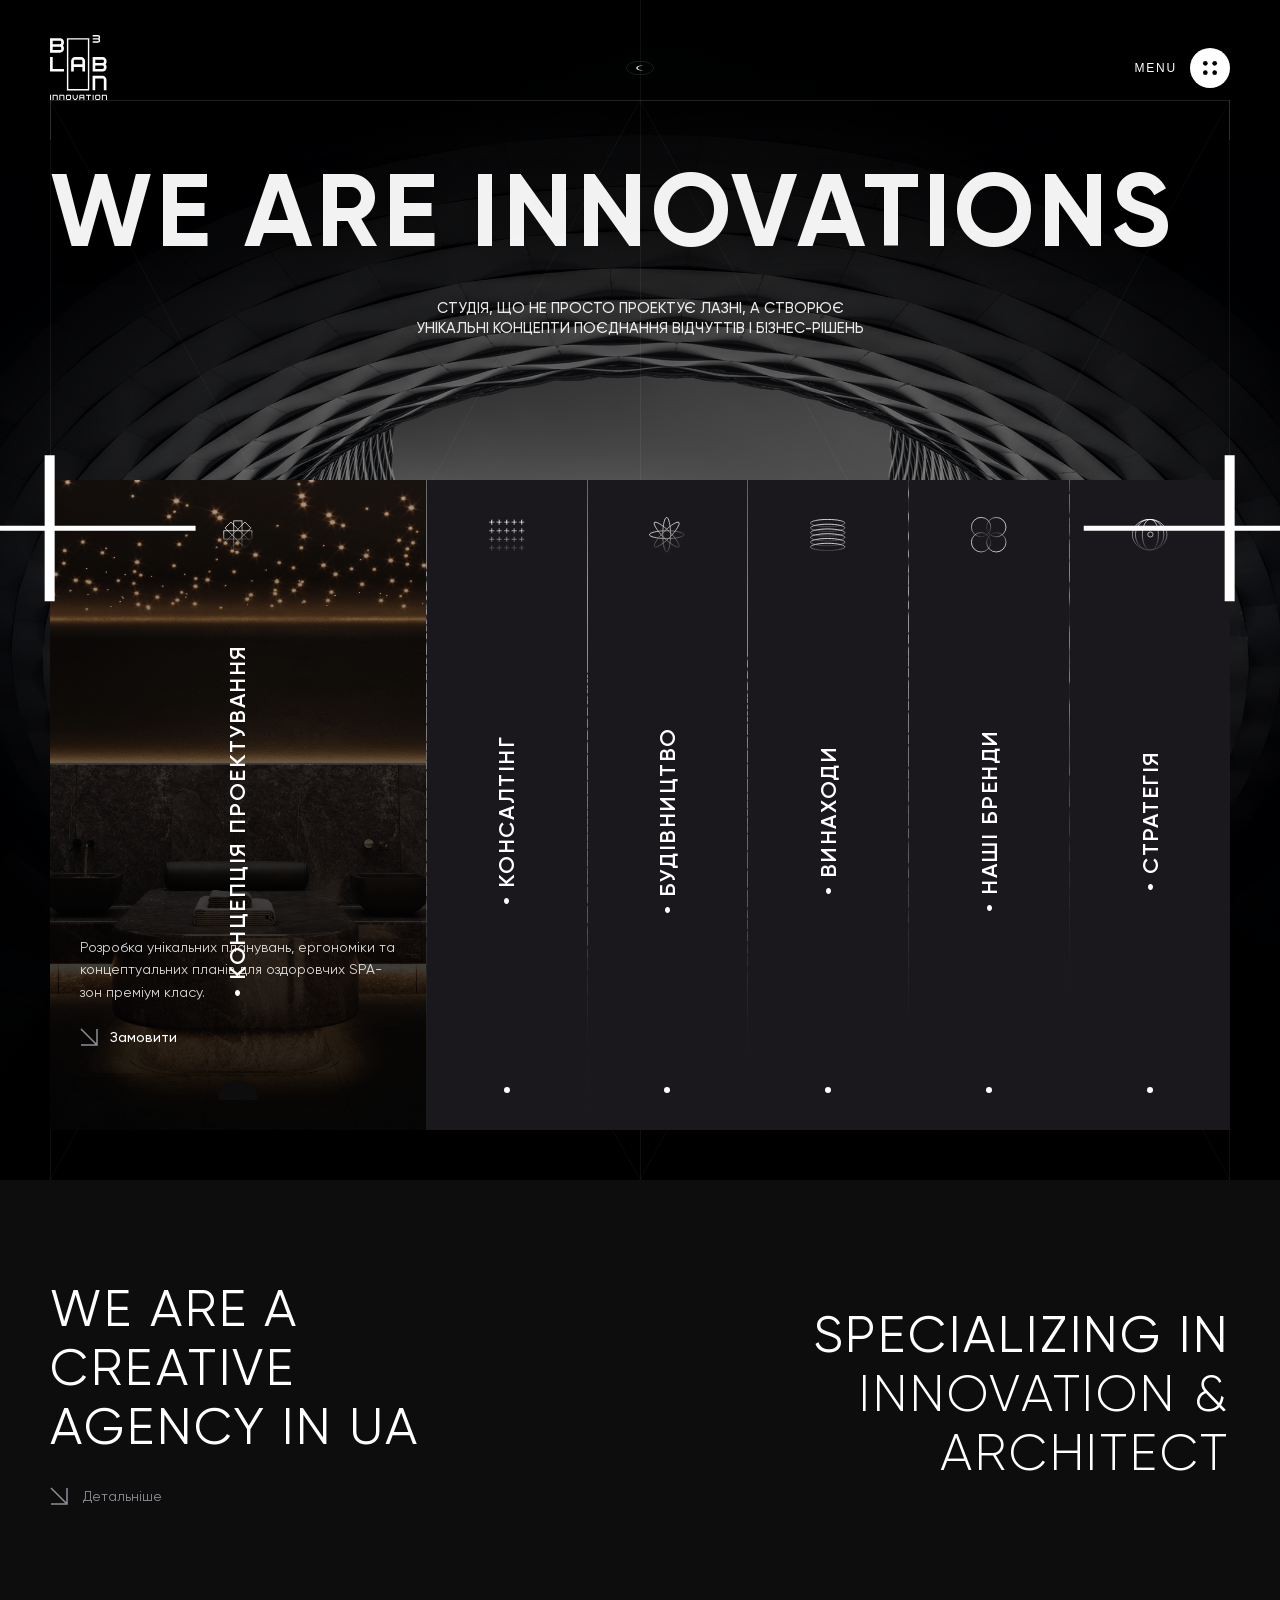
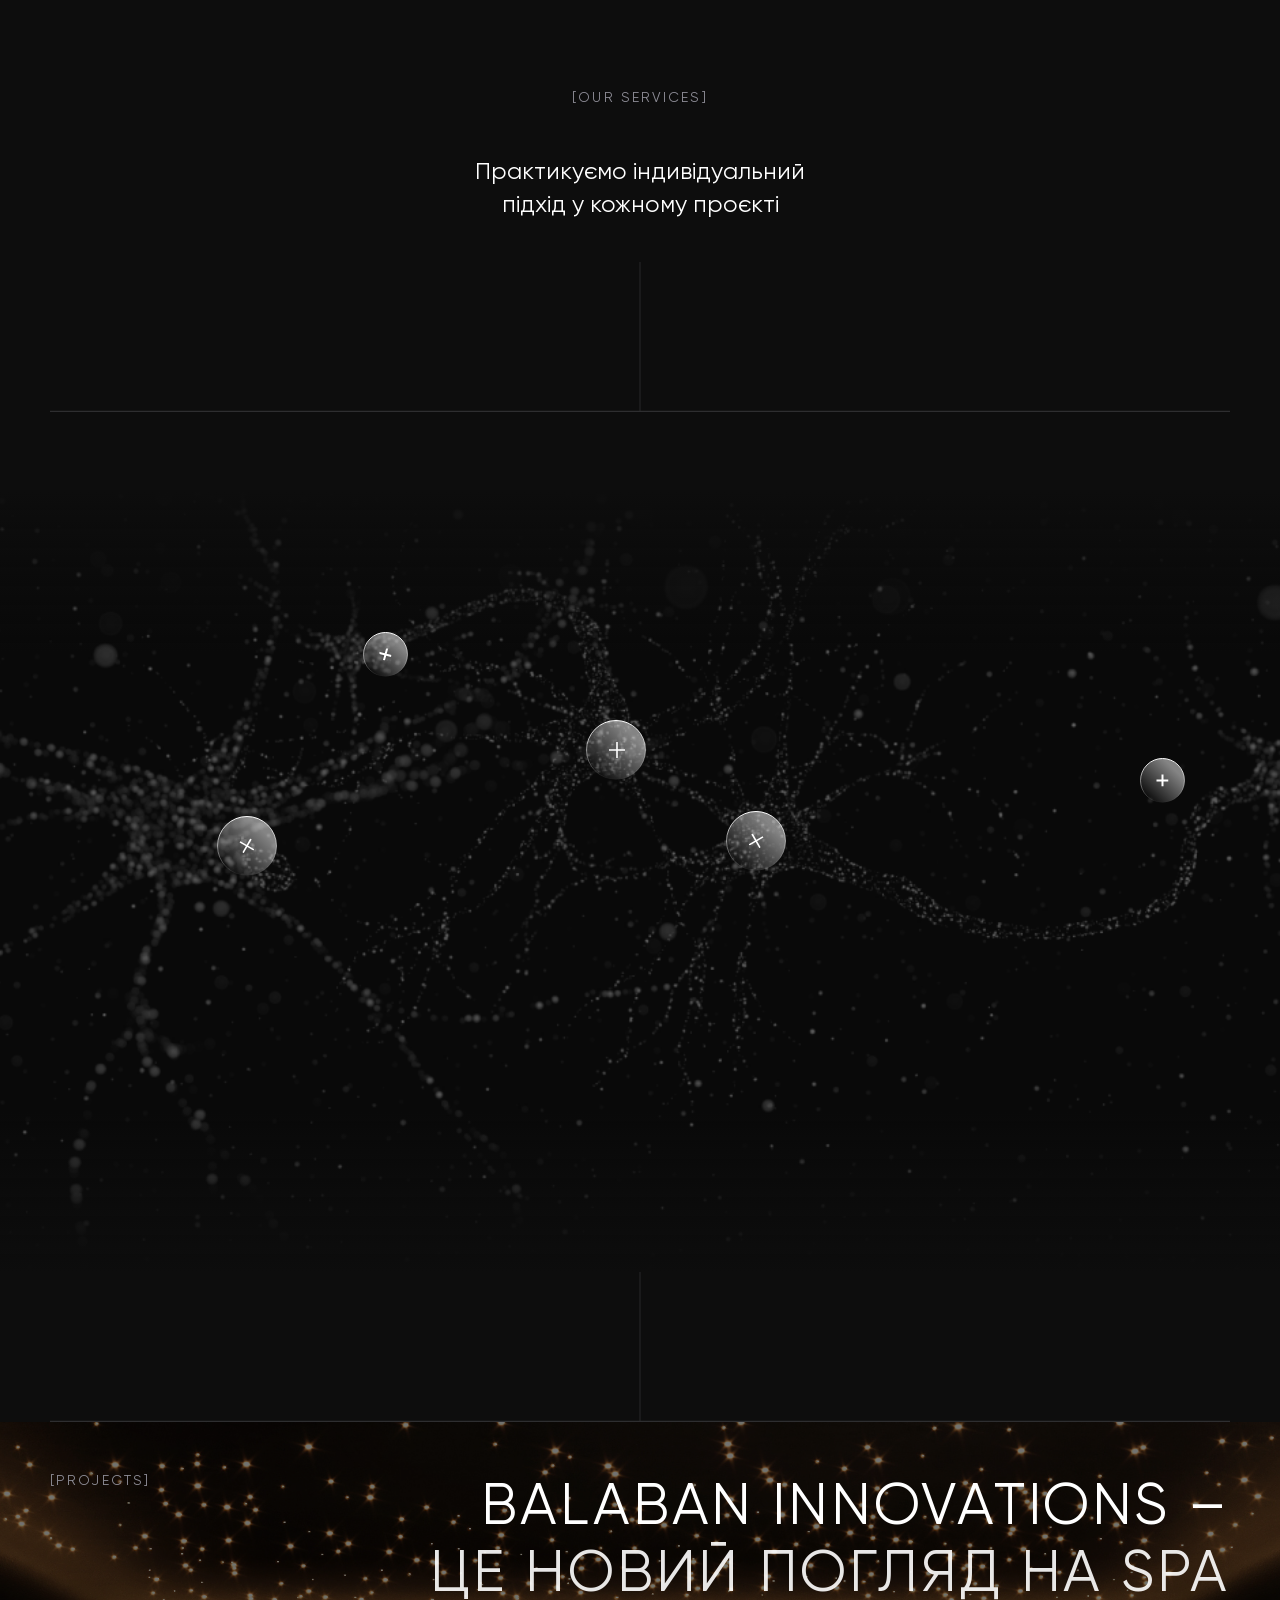
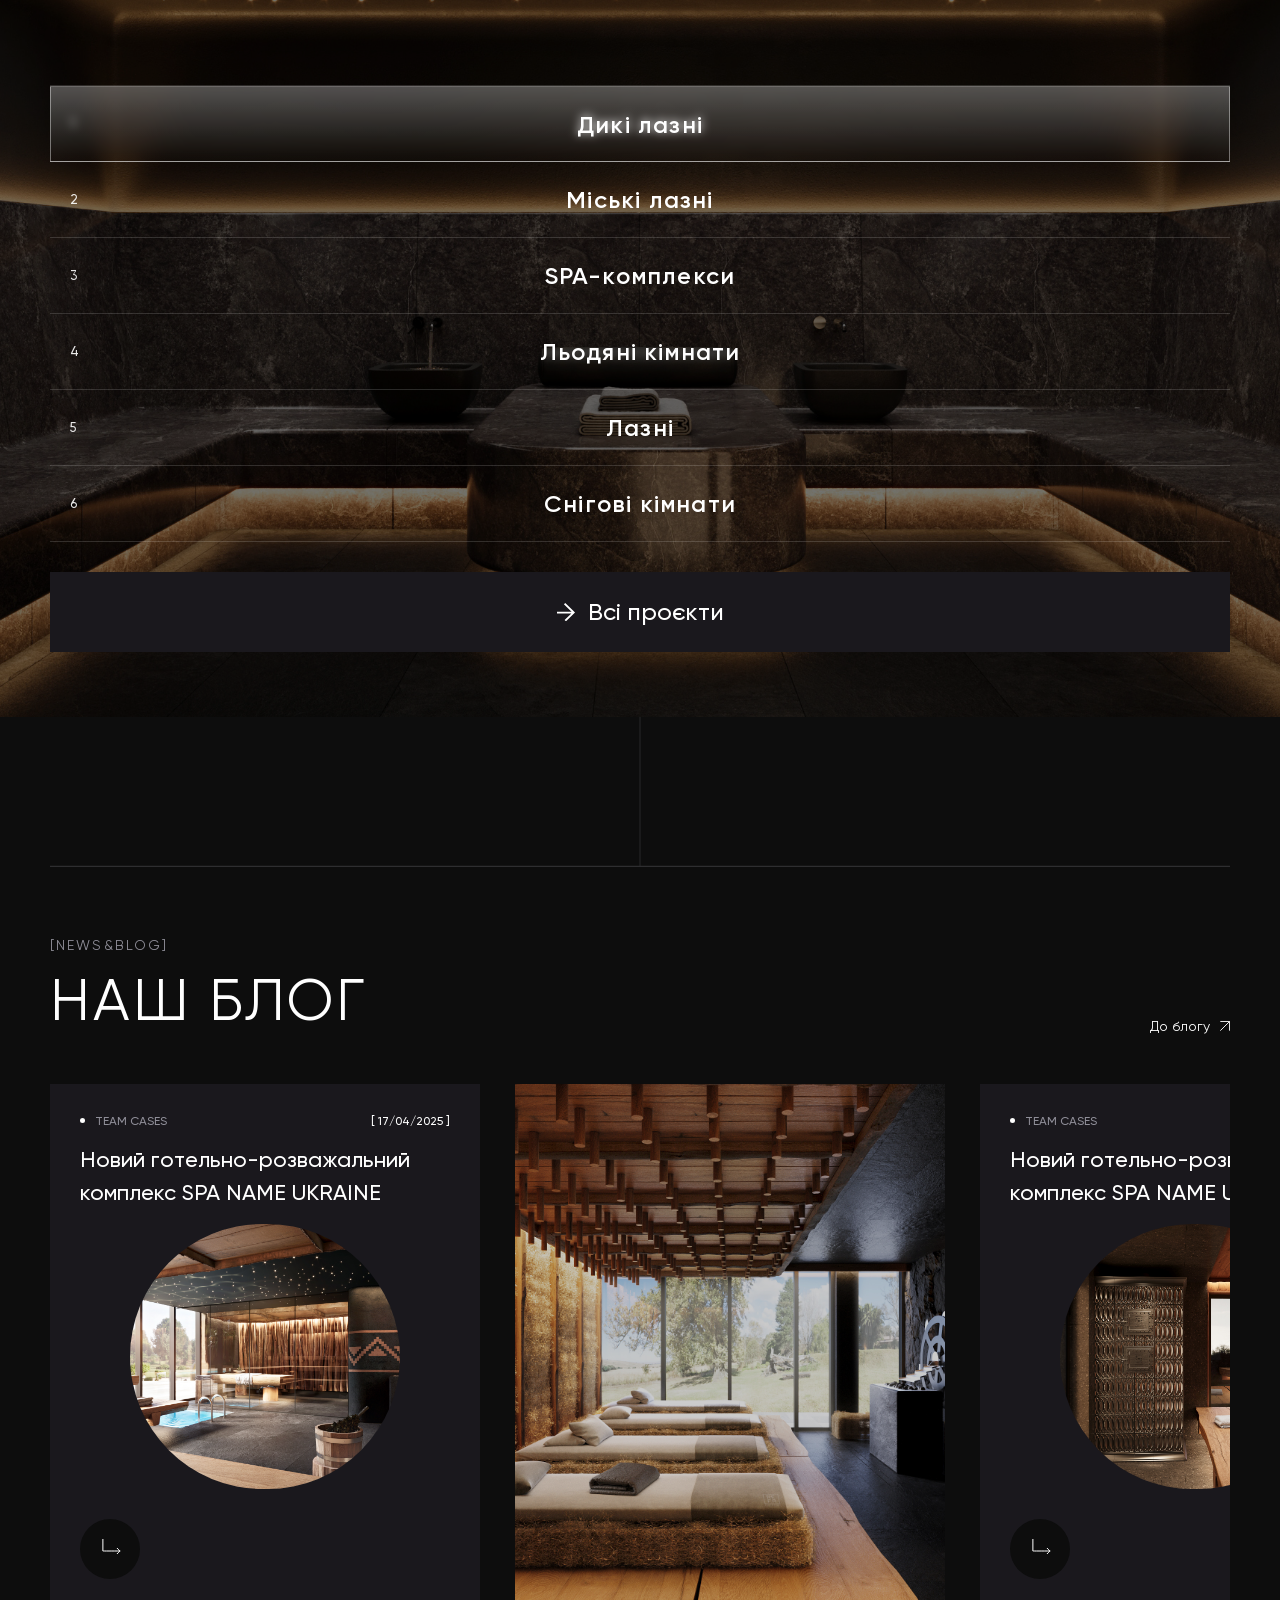
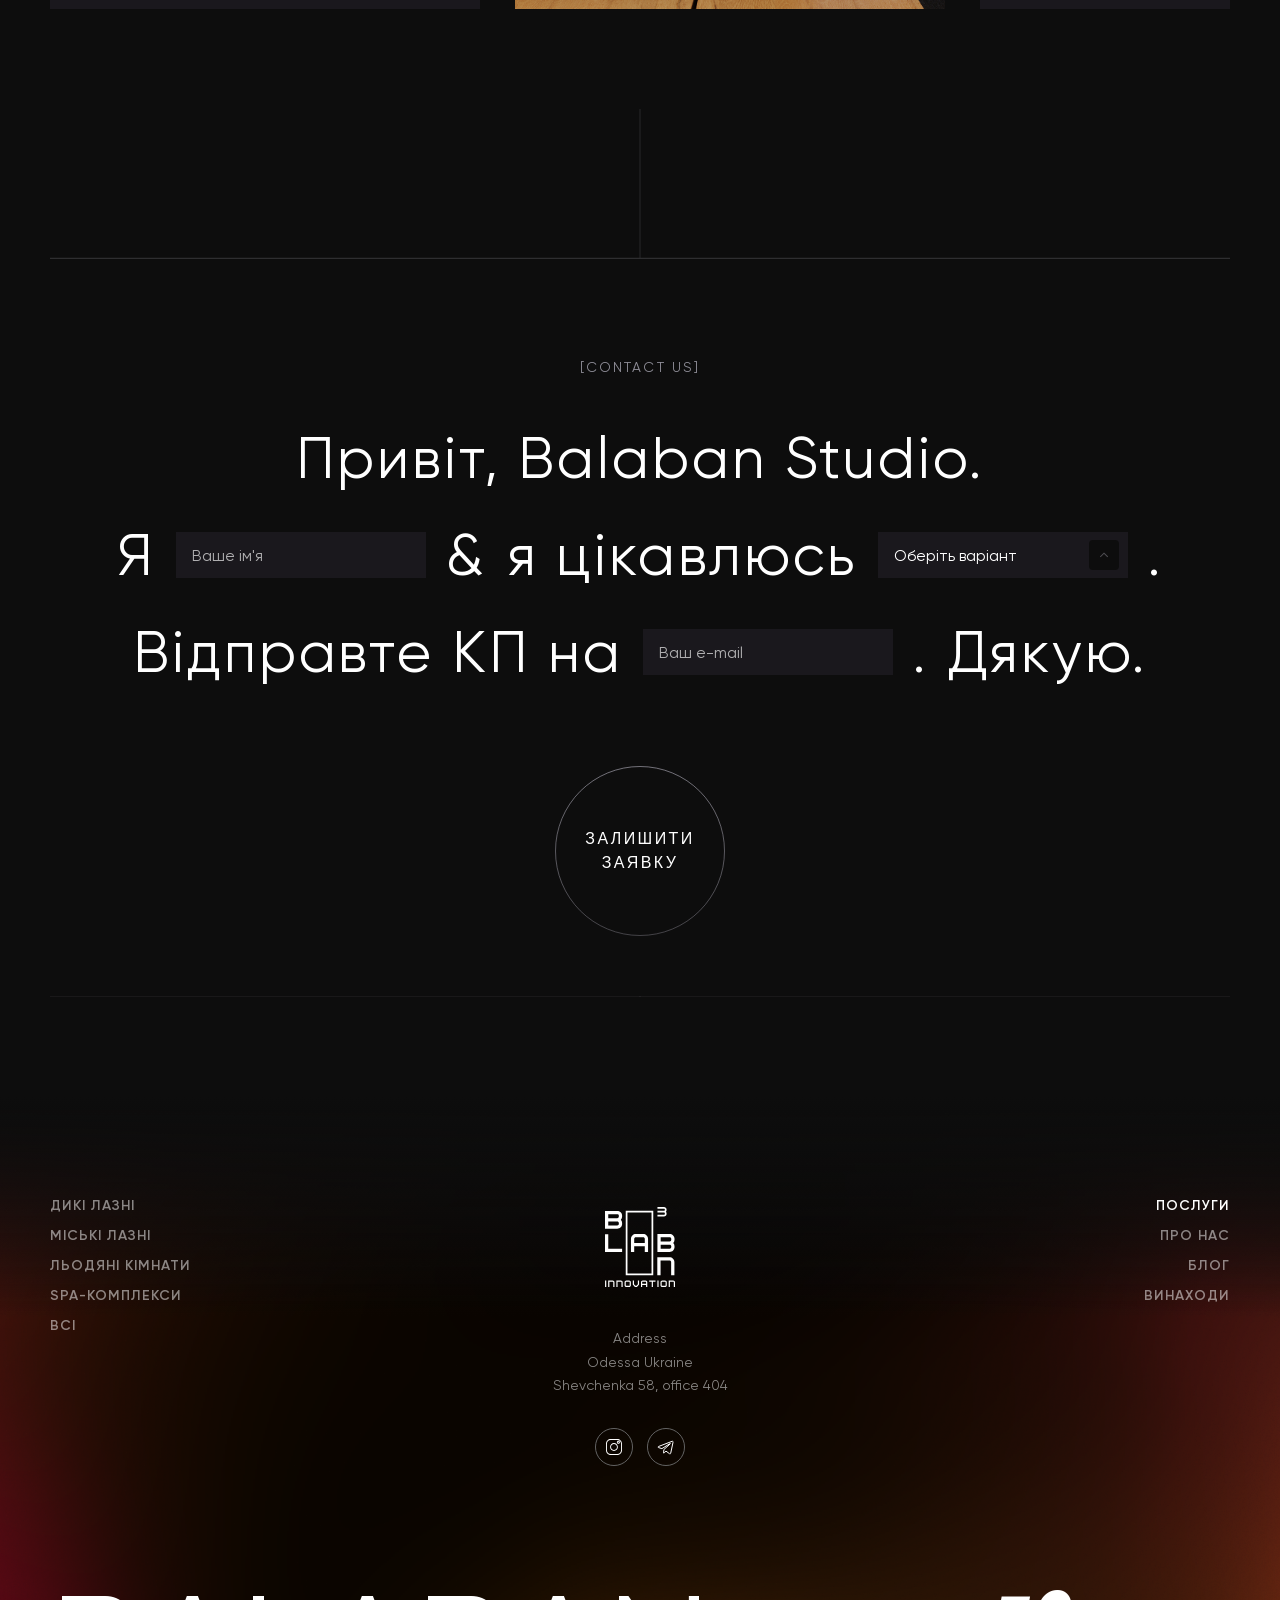
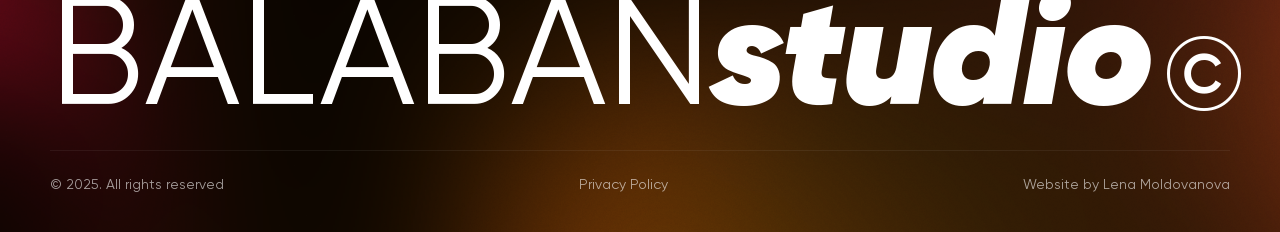
==== index.html @ e72053e7 "initial commit: Balaban Innovations SPA architecture design website" ====
<!DOCTYPE html>
<html lang="uk">
<head>
    <meta charset="UTF-8">
    <meta name="viewport" content="width=device-width, initial-scale=1.0">
    <title>Balaban Innovations | Premium SPA Design & Architecture</title>
    
    <!-- Meta Descriptions for SEO -->
    <meta name="description" content="Balaban Innovations - студія, що не просто проектує лазні, а створює унікальні концепти поєднання відчуттів і бізнес-рішень. Інновації та архітектура в Україні.">
    <meta name="keywords" content="Balaban, Innovations, Spa, Architecture, Лазні, Проектування, Будівництво, Дикі лазні, Снігові кімнати, Україна">
    <meta name="author" content="Lena Moldovanova">
    
    <!-- Google Fonts -->
    <link rel="preconnect" href="https://fonts.googleapis.com">
    <link rel="preconnect" href="https://fonts.gstatic.com" crossorigin>
    <link href="https://fonts.googleapis.com/css2?family=Manrope:wght@200..800&family=Playfair+Display:ital,wght@0,400..900;1,400..900&display=swap" rel="stylesheet">
    
    <!-- Custom CSS -->
    <link rel="stylesheet" href="index.css">
</head>
<body class="dark-theme">
    
    <!-- Custom Follower Cursor for Blog Section -->
    <div id="blog-custom-cursor" class="custom-read-cursor">
        <span>READ</span>
    </div>

    <!-- Fullscreen Menu Overlay -->
    <div id="menu-overlay" class="menu-overlay">
        <div class="menu-overlay-bg">
            <img src="assets/b7ed6073dbf8d43540d24dee2834eb2a854281fa.svg" alt="Background" class="menu-bg-img">
        </div>
        
        <!-- Menu Header -->
        <div class="menu-header">
            <div class="lang-selector">
                <button class="lang-btn active" id="lang-ua">UA</button>
                <button class="lang-btn" id="lang-en">EN</button>
            </div>
            <button class="menu-close-btn" id="menu-close-btn" aria-label="Close menu">
                <img src="assets/398cfaea7eee8ed62144285ddd6e5605c5b04856.svg" alt="Close">
            </button>
        </div>

        <!-- Right panel: Scrolling Image Columns -->
        <div class="menu-images-panel">
            <div class="menu-images-column col-left">
                <div class="menu-image-card">
                    <img src="assets/77f8e776a694dca5a559ceb76de25b1e5a9089a1.png" alt="Menu Image 1">
                </div>
                <div class="menu-image-card">
                    <img src="assets/55d1c2cc204359dd9e45816ab3c95001c6ae1427.png" alt="Menu Image 2">
                </div>
                <div class="menu-image-card">
                    <img src="assets/9094ab5f846298b0c5bd03897859955047ce2816.png" alt="Menu Image 3">
                </div>
                <div class="menu-image-card">
                    <img src="assets/77f8e776a694dca5a559ceb76de25b1e5a9089a1.png" alt="Menu Image 1">
                </div>
                <div class="menu-image-card">
                    <img src="assets/55d1c2cc204359dd9e45816ab3c95001c6ae1427.png" alt="Menu Image 2">
                </div>
                <div class="menu-image-card">
                    <img src="assets/9094ab5f846298b0c5bd03897859955047ce2816.png" alt="Menu Image 3">
                </div>
                <!-- Double duplicate to support full-screen height loop -->
                <div class="menu-image-card">
                    <img src="assets/77f8e776a694dca5a559ceb76de25b1e5a9089a1.png" alt="Menu Image 1">
                </div>
                <div class="menu-image-card">
                    <img src="assets/55d1c2cc204359dd9e45816ab3c95001c6ae1427.png" alt="Menu Image 2">
                </div>
                <div class="menu-image-card">
                    <img src="assets/9094ab5f846298b0c5bd03897859955047ce2816.png" alt="Menu Image 3">
                </div>
                <div class="menu-image-card">
                    <img src="assets/77f8e776a694dca5a559ceb76de25b1e5a9089a1.png" alt="Menu Image 1">
                </div>
                <div class="menu-image-card">
                    <img src="assets/55d1c2cc204359dd9e45816ab3c95001c6ae1427.png" alt="Menu Image 2">
                </div>
                <div class="menu-image-card">
                    <img src="assets/9094ab5f846298b0c5bd03897859955047ce2816.png" alt="Menu Image 3">
                </div>
            </div>
            <div class="menu-images-column col-right">
                <div class="menu-image-card">
                    <img src="assets/71375e590e744840451a62a6d9a34f304d847728.png" alt="Menu Image 4">
                </div>
                <div class="menu-image-card">
                    <img src="assets/abb77b08b35be00ae62efe5329778d932fa464a5.png" alt="Menu Image 5">
                </div>
                <div class="menu-image-card">
                    <img src="assets/2c53e1f0eac8359384a4a141d0f98fcec2762da8.png" alt="Menu Image 6">
                </div>
                <div class="menu-image-card">
                    <img src="assets/71375e590e744840451a62a6d9a34f304d847728.png" alt="Menu Image 4">
                </div>
                <div class="menu-image-card">
                    <img src="assets/abb77b08b35be00ae62efe5329778d932fa464a5.png" alt="Menu Image 5">
                </div>
                <div class="menu-image-card">
                    <img src="assets/2c53e1f0eac8359384a4a141d0f98fcec2762da8.png" alt="Menu Image 6">
                </div>
                <!-- Double duplicate to support full-screen height loop -->
                <div class="menu-image-card">
                    <img src="assets/71375e590e744840451a62a6d9a34f304d847728.png" alt="Menu Image 4">
                </div>
                <div class="menu-image-card">
                    <img src="assets/abb77b08b35be00ae62efe5329778d932fa464a5.png" alt="Menu Image 5">
                </div>
                <div class="menu-image-card">
                    <img src="assets/2c53e1f0eac8359384a4a141d0f98fcec2762da8.png" alt="Menu Image 6">
                </div>
                <div class="menu-image-card">
                    <img src="assets/71375e590e744840451a62a6d9a34f304d847728.png" alt="Menu Image 4">
                </div>
                <div class="menu-image-card">
                    <img src="assets/abb77b08b35be00ae62efe5329778d932fa464a5.png" alt="Menu Image 5">
                </div>
                <div class="menu-image-card">
                    <img src="assets/2c53e1f0eac8359384a4a141d0f98fcec2762da8.png" alt="Menu Image 6">
                </div>
            </div>
        </div>

        <!-- Menu Content Columns (Grid layout) -->
        <div class="menu-content">
            <!-- Left panel: Text Navigation Grid -->
            <div class="menu-text-panel">
                <!-- Top row of left panel -->
                <div class="menu-nav-links">
                    <div class="nav-item">
                        <a href="index.html#about" class="main-link">ПРО нас</a>
                    </div>
                    <div class="nav-item has-arrow">
                        <a href="index.html#services" class="main-link">КОНЦЕПЦІЯ</a>
                        <img src="assets/88a6d8dc511fc79394a28614ff3c10b4de8e8c76.svg" alt="Arrow" class="nav-arrow">
                    </div>
                    <div class="nav-item">
                        <a href="index.html#inventions" class="main-link">ВИНАХОДИ</a>
                    </div>
                    <div class="nav-item">
                        <a href="blog.html" class="main-link">БЛОГ</a>
                    </div>
                </div>

                <div class="menu-services-list">
                    <a href="index.html#hero">ПРОЕКТУВАННЯ</a>
                    <a href="index.html#hero">КОНСАЛТІНГ</a>
                    <a href="index.html#hero">БУДІВНИЦТВО</a>
                </div>

                <!-- Bottom row of left panel -->
                <div class="menu-sub-links">
                    <a href="projects.html?filter=wild">Дикі лазні</a>
                    <a href="projects.html?filter=urban">Міські лазні</a>
                    <a href="projects.html?filter=spa">SPA-комплекси</a>
                    <a href="projects.html?filter=ice">Льодяні кімнати</a>
                    <a href="projects.html?filter=all">ВСІ</a>
                </div>

                <div class="menu-actions-column">
                    <div class="menu-socials">
                        <a href="#" class="social-icon" aria-label="Instagram">
                            <img src="assets/5a72bde99e2ba28123fd57d9227339618eaa6743.svg" alt="Instagram circle" class="soc-circle">
                            <img src="assets/1922f6308871868701172b20c31d0281fa9011e2.svg" alt="Instagram" class="soc-inner">
                        </a>
                        <a href="#" class="social-icon" aria-label="Telegram">
                            <img src="assets/8b938696fba03acb11511bf61ef60d412414abe4.svg" alt="Telegram" class="tele-img">
                        </a>
                    </div>
                    
                    <div class="menu-actions-list">
                        <div class="media-btn video-trigger">
                            <img src="assets/7ec2c73a644844e945f4e90162124eac5f176ad1.svg" alt="Play" class="action-icon">
                            <span>VIDEO ABOUT US</span>
                        </div>
                        <div class="media-btn download-trigger">
                            <img src="assets/6b8459ab409b63af54765745b5524b6369e088fa.svg" alt="Download" class="action-icon">
                            <div class="action-text">
                                <span>DOWNLOAD</span>
                                <span>PRESENTATION</span>
                            </div>
                        </div>
                    </div>
                </div>
            </div>
        </div>

        <div class="menu-copyright">
            <span>Всі права захищені © 2024 balaban.com</span>
            <span>Політика конфіденційності</span>
            <span>Сайт розроблений web studio</span>
        </div>
    </div>

    <!-- Main Page Header -->
    <header class="main-header" id="main-header">
        <div class="header-container">
            <div class="logo">
                <a href="#hero" aria-label="Balaban Innovations Logo">
                    <img src="assets/logo_white.svg" alt="Balaban logo">
                </a>
            </div>
            
            <button class="theme-toggle" id="theme-toggle" aria-label="Toggle Night Mode">
                <img src="assets/95f050aa4bd27f620da8c90e169b18f056b86ac4.svg" alt="Night theme icon">
            </button>
            
            <button class="menu-trigger-btn" id="menu-trigger-btn" aria-label="Open menu">
                <span class="menu-text">MENU</span>
                <img src="assets/cae1d36d2cbd5950b94bba01264b081278f1739e.svg" alt="Burger Menu Icon">
            </button>
        </div>
    </header>

    <main>
        
        <!-- SECTION 1: HERO & ACCORDION SERVICES -->
        <section id="hero" class="section-hero">
            <div class="hero-bg-container">
                <img src="assets/f11fd6ffcc2ce640e5af85840466bdb134b95fba.png" alt="Balaban studio luxury bath background" class="hero-bg-img">
                <div class="hero-overlay"></div>
            </div>

            <!-- Grid Lines Overlay -->
            <div class="hero-grid-overlay">
                <div class="grid-bracket"></div>
                <div class="grid-line-vertical col-left"></div>
                <div class="grid-line-vertical col-center"></div>
                <div class="grid-line-vertical col-right"></div>
                <div class="grid-line-horizontal accordion-top"></div>
                <svg class="grid-diagonals" width="100%" height="100%">
                    <line x1="50px" y1="100px" x2="50%" y2="100%" stroke="rgba(255,255,255,0.04)" stroke-width="1" />
                    <line x1="calc(100% - 50px)" y1="100px" x2="50%" y2="100%" stroke="rgba(255,255,255,0.04)" stroke-width="1" />
                    <line x1="50%" y1="100px" x2="50px" y2="100%" stroke="rgba(255,255,255,0.04)" stroke-width="1" />
                    <line x1="50%" y1="100px" x2="calc(100% - 50px)" y2="100%" stroke="rgba(255,255,255,0.04)" stroke-width="1" />
                </svg>
            </div>

            <!-- Title Overlay -->
            <div class="hero-title-container">
                <h1 class="hero-title">WE ARE INNOVATIONS</h1>
            </div>

            <!-- Horizontal line split decorators -->
            <div class="hero-add-left"><img src="assets/1c51f677f1507b194a8924a176f668caaa789d28.svg" alt="Plus decor"></div>
            <div class="hero-add-right"><img src="assets/1c51f677f1507b194a8924a176f668caaa789d28.svg" alt="Plus decor"></div>

            <!-- Interactive 6-Column Accordion -->
            <div class="hero-accordion-container">
                <!-- Column 1 -->
                <div class="accordion-col active" data-col="1" role="tab" tabindex="0" aria-expanded="true" style="--bg-url: url('assets/4489e0716cb3cb92929faecda755bacdad6c645d.png')">
                    <div class="col-content-wrapper">
                        <div class="plus-icon-container">
                            <img src="assets/icon/1.svg" alt="Concept Icon" class="accordion-icon">
                        </div>
                        <div class="col-title-rotate">
                            <h2>• КОНЦЕПЦІЯ ПРОЕКТУВАННЯ</h2>
                        </div>
                        <div class="dot-indicator">
                            <img src="assets/49307d69886bed7945ef29a51dacd76ccff549fe.svg" alt="Small dot" class="dot-small">
                            <img src="assets/36fc694bbaa437da32b84da02718eb1b67594f5f.svg" alt="Large dot indicator" class="dot-active">
                        </div>
                    </div>
                    <!-- Details shown on expand -->
                    <div class="col-expanded-details">
                        <p class="expanded-desc">Розробка унікальних планувань, ергономіки та концептуальних планів для оздоровчих SPA-зон преміум класу.</p>
                        <a href="#contact" class="expanded-btn">
                            <img src="assets/83a2aadaf1e148ec60e18530e302e14f262df498.svg" alt="Arrow">
                            <span>Замовити</span>
                        </a>
                    </div>
                </div>

                <!-- Column 2 -->
                <div class="accordion-col" data-col="2" role="tab" tabindex="0" aria-expanded="false" style="--bg-url: url('assets/3526bda6ff4afbbad10eb03b461958b36982a674.png')">
                    <div class="col-content-wrapper">
                        <div class="plus-icon-container">
                            <img src="assets/icon/2.svg" alt="Consulting Icon" class="accordion-icon">
                        </div>
                        <div class="col-title-rotate">
                            <h2>• КОНСАЛТІНГ</h2>
                        </div>
                        <div class="dot-indicator">
                            <img src="assets/49307d69886bed7945ef29a51dacd76ccff549fe.svg" alt="Small dot" class="dot-small">
                            <img src="assets/36fc694bbaa437da32b84da02718eb1b67594f5f.svg" alt="Large dot indicator" class="dot-active">
                        </div>
                    </div>
                    <div class="col-expanded-details">
                        <p class="expanded-desc">Аналіз бізнес-моделей, підбір обладнання, оптимізація експлуатаційних витрат та проектування потоків гостей.</p>
                        <a href="#contact" class="expanded-btn">
                            <img src="assets/83a2aadaf1e148ec60e18530e302e14f262df498.svg" alt="Arrow">
                            <span>Консультація</span>
                        </a>
                    </div>
                </div>

                <!-- Column 3 -->
                <div class="accordion-col" data-col="3" role="tab" tabindex="0" aria-expanded="false" style="--bg-url: url('assets/39b4178a59bf990c182c6c8a660c99b1b8a6c6e1.png')">
                    <div class="col-content-wrapper">
                        <div class="plus-icon-container">
                            <img src="assets/icon/3.svg" alt="Building Icon" class="accordion-icon">
                        </div>
                        <div class="col-title-rotate">
                            <h2>• БУДІВНИЦТВО</h2>
                        </div>
                        <div class="dot-indicator">
                            <img src="assets/49307d69886bed7945ef29a51dacd76ccff549fe.svg" alt="Small dot" class="dot-small">
                            <img src="assets/36fc694bbaa437da32b84da02718eb1b67594f5f.svg" alt="Large dot indicator" class="dot-active">
                        </div>
                    </div>
                    <div class="col-expanded-details">
                        <p class="expanded-desc">Авторський нагляд, будівництво під ключ із використанням преміальних та довговічних екологічних матеріалів.</p>
                        <a href="#contact" class="expanded-btn">
                            <img src="assets/83a2aadaf1e148ec60e18530e302e14f262df498.svg" alt="Arrow">
                            <span>Розрахунок</span>
                        </a>
                    </div>
                </div>

                <!-- Column 4 -->
                <div class="accordion-col" data-col="4" role="tab" tabindex="0" aria-expanded="false" style="--bg-url: url('assets/0c77c54f721c4c1492e5e238d38df10a09e4b75e.png')">
                    <div class="col-content-wrapper">
                        <div class="plus-icon-container">
                            <img src="assets/icon/4.svg" alt="Inventions Icon" class="accordion-icon">
                        </div>
                        <div class="col-title-rotate">
                            <h2>• ВИНАХОДИ</h2>
                        </div>
                        <div class="dot-indicator">
                            <img src="assets/49307d69886bed7945ef29a51dacd76ccff549fe.svg" alt="Small dot" class="dot-small">
                            <img src="assets/36fc694bbaa437da32b84da02718eb1b67594f5f.svg" alt="Large dot indicator" class="dot-active">
                        </div>
                    </div>
                    <div class="col-expanded-details">
                        <p class="expanded-desc">Патентні рішення Balaban в автоматизації клімату, парогенерації та керуванні режимами ширяння.</p>
                        <a href="#contact" class="expanded-btn">
                            <img src="assets/83a2aadaf1e148ec60e18530e302e14f262df498.svg" alt="Arrow">
                            <span>Презентація</span>
                        </a>
                    </div>
                </div>

                <!-- Column 5 -->
                <div class="accordion-col" data-col="5" role="tab" tabindex="0" aria-expanded="false" style="--bg-url: url('assets/36f7a6d90b62af2419b9f090e5bcabce18d1a971.png')">
                    <div class="col-content-wrapper">
                        <div class="plus-icon-container">
                            <img src="assets/icon/5.svg" alt="Brands Icon" class="accordion-icon">
                        </div>
                        <div class="col-title-rotate">
                            <h2>• НАШІ БРЕНДИ</h2>
                        </div>
                        <div class="dot-indicator">
                            <img src="assets/49307d69886bed7945ef29a51dacd76ccff549fe.svg" alt="Small dot" class="dot-small">
                            <img src="assets/36fc694bbaa437da32b84da02718eb1b67594f5f.svg" alt="Large dot indicator" class="dot-active">
                        </div>
                    </div>
                    <div class="col-expanded-details">
                        <p class="expanded-desc">Управління франшизами та партнерськими мережами лазневих комплексів та брендів косметики.</p>
                        <a href="#contact" class="expanded-btn">
                            <img src="assets/83a2aadaf1e148ec60e18530e302e14f262df498.svg" alt="Arrow">
                            <span>Детальніше</span>
                        </a>
                    </div>
                </div>

                <!-- Column 6 -->
                <div class="accordion-col" data-col="6" role="tab" tabindex="0" aria-expanded="false" style="--bg-url: url('assets/94cfcea5db0d1480d510d659035986982d7d410e.png')">
                    <div class="col-content-wrapper">
                        <div class="plus-icon-container">
                            <img src="assets/icon/6.svg" alt="Strategy Icon" class="accordion-icon">
                        </div>
                        <div class="col-title-rotate">
                            <h2>• СТРАТЕГІЯ</h2>
                        </div>
                        <div class="dot-indicator">
                            <img src="assets/49307d69886bed7945ef29a51dacd76ccff549fe.svg" alt="Small dot" class="dot-small">
                            <img src="assets/36fc694bbaa437da32b84da02718eb1b67594f5f.svg" alt="Large dot indicator" class="dot-active">
                        </div>
                    </div>
                    <div class="col-expanded-details">
                        <p class="expanded-desc">Маркетинговий розвиток SPA-брендів, створення концепцій позиціонування та стратегічне масштабування.</p>
                        <a href="#contact" class="expanded-btn">
                            <img src="assets/83a2aadaf1e148ec60e18530e302e14f262df498.svg" alt="Arrow">
                            <span>Обговорити</span>
                        </a>
                    </div>
                </div>
            </div>

            <!-- Central Description overlay -->
            <div class="hero-center-desc">
                <p>студія, що не просто проектує лазні, а створює унікальні концепти поєднання відчуттів і бізнес-рішень</p>
            </div>
        </section>

        <!-- SECTION 2: MISSION & CREATIVE AGENCY -->
        <section id="about" class="section-mission">
            <div class="mission-wrapper">
                <div class="mission-left">
                    <h2 class="section-heading text-left">WE ARE A CREATIVE<br>AGENCY IN UA</h2>
                    <div class="mission-action">
                        <div class="action-link-btn">
                            <img src="assets/83a2aadaf1e148ec60e18530e302e14f262df498.svg" alt="Next arrow">
                            <span>Детальніше</span>
                        </div>
                    </div>
                </div>
                
                <div class="mission-center-vector">
                    <img src="assets/b538748d8f6a1af2660e3192232d0e6910fd2c5c.svg" alt="Sleek connecting line">
                </div>

                <div class="mission-right">
                    <h2 class="section-heading text-right">SPECIALIZING IN<br><span class="highlight-text">INNOVATION & ARCHITECT</span></h2>
                </div>
            </div>
        </section>

        <!-- SECTION 3: SERVICES TITLE -->
        <section id="services" class="section-services-intro">
            <div class="services-intro-container">
                <span class="section-label">[OUR SERVICES]</span>
                <p class="services-intro-text">Практикуємо індивідуальний<br>підхід у кожному проєкті</p>
            </div>
            
            <!-- Beautiful Arc/Curve Graphic Divider -->
            <div class="section-curve-divider">
                <img src="assets/813e179474bd06d92aa10a4058ddffc737aff015.svg" alt="Curve Divider line" class="arc-line">
            </div>
        </section>

        <!-- SECTION 4: DIGITAL SYNAPSE (NEURAL NETWORK HOTSPOTS) -->
        <section id="inventions" class="section-synapse">
            <div class="synapse-bg-wrapper">
                <img src="assets/332d0fa17f4e7c9051964a088da9d587b5aee6df.png" alt="Neural synapse background" class="synapse-bg-img">
                <div class="synapse-gradient-top"></div>
                <div class="synapse-gradient-bottom"></div>
            </div>

            <!-- Pulsing Hotspots positioned absolutely on top of BG -->
            <!-- Hotspot 1 -->
            <div class="synapse-hotspot hotspot-1 layout-up-right" data-id="1">
                <img src="assets/40d91ef96cbdfa5320b39e009e9741c76d8c6e0c.svg" alt="Hotspot 1 Icon" class="hotspot-pulse-img">
                <div class="hotspot-card-hover">
                    <div class="corner-plus tl">+</div>
                    <div class="corner-plus tr">+</div>
                    <div class="corner-plus bl">+</div>
                    <div class="corner-plus br">+</div>
                    <div class="hover-card-img-wrapper">
                        <img src="assets/509bbcfac927adc4f2de3a9946e60d207d366cde.png" alt="Smart SPA Control Preview" class="hover-card-img">
                    </div>
                </div>
                <svg class="hotspot-connector-line" width="200" height="200">
                    <line x1="30" y1="30" x2="135" y2="177" />
                </svg>
                <div class="hotspot-hover-text">
                    <h3>Smart SPA Control</h3>
                    <p>Інтегрована система автоматичного підтримання оптимального балансу вологості та температури.</p>
                </div>
            </div>

            <!-- Hotspot 2 -->
            <div class="synapse-hotspot hotspot-2 layout-down-right" data-id="2">
                <img src="assets/adb51a27aaea7823f33fed0b1bd531dfabd2c2e1.svg" alt="Hotspot 2 Icon" class="hotspot-pulse-img">
                <div class="hotspot-card-hover">
                    <div class="corner-plus tl">+</div>
                    <div class="corner-plus tr">+</div>
                    <div class="corner-plus bl">+</div>
                    <div class="corner-plus br">+</div>
                    <div class="hover-card-img-wrapper">
                        <img src="assets/3526bda6ff4afbbad10eb03b461958b36982a674.png" alt="Енергоефективність Preview" class="hover-card-img">
                    </div>
                </div>
                <svg class="hotspot-connector-line" width="200" height="200">
                    <line x1="30" y1="30" x2="135" y2="-60" />
                </svg>
                <div class="hotspot-hover-text">
                    <h3>Енергоефективність</h3>
                    <p>Рекуперація тепла стічних вод та вентиляційного повітря для економії до 40% енергії.</p>
                </div>
            </div>

            <!-- Hotspot 3 -->
            <div class="synapse-hotspot hotspot-3 layout-up-right" data-id="3">
                <img src="assets/1093ebf403848f9af0843c0eb10bd137fdd7b4fe.svg" alt="Hotspot 3 Icon" class="hotspot-pulse-img">
                <div class="hotspot-card-hover">
                    <div class="corner-plus tl">+</div>
                    <div class="corner-plus tr">+</div>
                    <div class="corner-plus bl">+</div>
                    <div class="corner-plus br">+</div>
                    <div class="hover-card-img-wrapper">
                        <img src="assets/d93f99a8b9362ff9b01e0a747fb811654d0bb406.png" alt="Мультисенсорний душ Preview" class="hover-card-img">
                    </div>
                </div>
                <svg class="hotspot-connector-line" width="200" height="200">
                    <line x1="30" y1="30" x2="135" y2="177" />
                </svg>
                <div class="hotspot-hover-text">
                    <h3>Мультисенсорний душ</h3>
                    <p>Світло- та звукотерапія, поєднана з точковим гідромасажем для повного розслаблення.</p>
                </div>
            </div>

            <!-- Hotspot 4 -->
            <div class="synapse-hotspot hotspot-4 layout-up-left" data-id="4">
                <img src="assets/7090da687049988bef168067f2b1b557496c0df4.svg" alt="Hotspot 4 Icon" class="hotspot-pulse-img">
                <div class="hotspot-card-hover">
                    <div class="corner-plus tl">+</div>
                    <div class="corner-plus tr">+</div>
                    <div class="corner-plus bl">+</div>
                    <div class="corner-plus br">+</div>
                    <div class="hover-card-img-wrapper">
                        <img src="assets/d40263d9b0390583cb822a9d7d096f82e1a159a6.png" alt="Вентиляція «Дихання лазні» Preview" class="hover-card-img">
                    </div>
                </div>
                <svg class="hotspot-connector-line" width="200" height="200">
                    <line x1="22.5" y1="22.5" x2="-102.5" y2="142.5" />
                </svg>
                <div class="hotspot-hover-text">
                    <h3>Вентиляція «Дихання лазні»</h3>
                    <p>Унікальна запатентована технологія подачі свіжого підігрітого повітря безпосередньо під обличчя гостя.</p>
                </div>
            </div>

            <!-- Hotspot 5 -->
            <div class="synapse-hotspot hotspot-5 layout-down-right" data-id="5">
                <img src="assets/12670f689eaa524823bb6e16f90be34b710abeeb.svg" alt="Hotspot 5 Icon" class="hotspot-pulse-img">
                <div class="hotspot-card-hover">
                    <div class="corner-plus tl">+</div>
                    <div class="corner-plus tr">+</div>
                    <div class="corner-plus bl">+</div>
                    <div class="corner-plus br">+</div>
                    <div class="hover-card-img-wrapper">
                        <img src="assets/0c77c54f721c4c1492e5e238d38df10a09e4b75e.png" alt="Крижані генератори Preview" class="hover-card-img">
                    </div>
                </div>
                <svg class="hotspot-connector-line" width="200" height="200">
                    <line x1="22.5" y1="22.5" x2="120" y2="152.5" />
                </svg>
                <div class="hotspot-hover-text">
                    <h3>Крижані генератори</h3>
                    <p>Створення м'якої снігової крихти преміальної якості для контрастних процедур.</p>
                </div>
            </div>
        </section>

        <!-- Dynamic Curve Divider -->
        <div class="curve-separator-wrapper">
            <img src="assets/813e179474bd06d92aa10a4058ddffc737aff015.svg" alt="Curve Divider line" class="arc-line">
        </div>

        <!-- SECTION 5: PROJECTS TABS & GALLERY -->
        <section id="projects-section" class="section-projects">
            <!-- Background Images for Preloading & Switching -->
            <div class="projects-bg-container">
                <div class="projects-bg active" data-project-bg="1" style="background-image: url('assets/4489e0716cb3cb92929faecda755bacdad6c645d.png');"></div>
                <div class="projects-bg" data-project-bg="2" style="background-image: url('assets/3526bda6ff4afbbad10eb03b461958b36982a674.png');"></div>
                <div class="projects-bg" data-project-bg="3" style="background-image: url('assets/39b4178a59bf990c182c6c8a660c99b1b8a6c6e1.png');"></div>
                <div class="projects-bg" data-project-bg="4" style="background-image: url('assets/0c77c54f721c4c1492e5e238d38df10a09e4b75e.png');"></div>
                <div class="projects-bg" data-project-bg="5" style="background-image: url('assets/36f7a6d90b62af2419b9f090e5bcabce18d1a971.png');"></div>
                <div class="projects-bg" data-project-bg="6" style="background-image: url('assets/94cfcea5db0d1480d510d659035986982d7d410e.png');"></div>
                <div class="projects-overlay"></div>
            </div>

            <!-- Top info content -->
            <div class="projects-header-info">
                <span class="projects-tag">[Projects]</span>
                <div class="projects-main-title">
                    <p class="title-main">Balaban Innovations – </p>
                    <p class="title-sub">ЦЕ новИЙ ПОГЛЯД на spa</p>
                </div>
            </div>

            <!-- The Tabs container -->
            <div class="projects-tabs-container">
                <!-- Floating Glassmorphic Highlighter Box -->
                <div class="projects-tab-highlighter" id="tab-highlighter">
                    <span class="highlighter-text" id="highlighter-text">Дикі лазні</span>
                </div>

                <!-- Tab Row 1 -->
                <div class="project-tab-item active" data-index="1" data-label="Дикі лазні" role="tab" tabindex="0" aria-selected="true">
                    <span class="tab-num">1</span>
                    <span class="tab-title">Дикі лазні</span>
                </div>

                <!-- Tab Row 2 -->
                <div class="project-tab-item" data-index="2" data-label="Міські лазні" role="tab" tabindex="0" aria-selected="false">
                    <span class="tab-num">2</span>
                    <span class="tab-title">Міські лазні</span>
                </div>

                <!-- Tab Row 3 -->
                <div class="project-tab-item" data-index="3" data-label="SPA-комплекси" role="tab" tabindex="0" aria-selected="false">
                    <span class="tab-num">3</span>
                    <span class="tab-title">SPA-комплекси</span>
                </div>

                <!-- Tab Row 4 -->
                <div class="project-tab-item" data-index="4" data-label="Льодяні кімнати" role="tab" tabindex="0" aria-selected="false">
                    <span class="tab-num">4</span>
                    <span class="tab-title">Льодяні кімнати</span>
                </div>

                <!-- Tab Row 5 -->
                <div class="project-tab-item" data-index="5" data-label="Лазні" role="tab" tabindex="0" aria-selected="false">
                    <span class="tab-num">5</span>
                    <span class="tab-title">Лазні</span>
                </div>

                <!-- Tab Row 6 -->
                <div class="project-tab-item" data-index="6" data-label="Снігові кімнати" role="tab" tabindex="0" aria-selected="false">
                    <span class="tab-num">6</span>
                    <span class="tab-title">Снігові кімнати</span>
                </div>
            </div>

            <!-- Footer Action Button inside projects -->
            <div class="projects-bottom-action">
                <a href="projects.html" class="btn-all-projects" aria-label="View all projects" style="text-decoration: none;">
                    <img src="assets/492984579982e7e201f6136fcaa336d7c8a6cb0a.svg" alt="Next Arrow Icon">
                    <span>Всі проєкти</span>
                </a>
            </div>
        </section>

        <!-- Dynamic Curve Divider -->
        <div class="curve-separator-wrapper">
            <img src="assets/813e179474bd06d92aa10a4058ddffc737aff015.svg" alt="Curve Divider line" class="arc-line">
        </div>

        <!-- SECTION 6: NEWS & BLOG SLIDER -->
        <section id="blog" class="section-blog">
            <div class="blog-header">
                <span class="blog-label">[NEWS&BLOG]</span>
                <h2 class="blog-title">НАШ БЛОГ</h2>
                <a href="blog.html" class="blog-all-link">
                    <span>До блогу</span>
                    <img src="assets/b638fb6e37325e2d7e33546ebb0ddf60fab76923.svg" alt="Right chevron">
                </a>
            </div>

            <!-- Carousel Slider Container -->
            <div class="blog-carousel-wrapper" id="blog-carousel">
                <div class="blog-carousel-track" id="blog-carousel-track">
                    
                    <!-- Slide Card 1 -->
                    <a href="article.html" class="blog-card text-card" style="text-decoration: none;">
                        <div class="card-meta">
                            <span class="card-tag">
                                <img src="assets/3acdbb1b82503f1f1cc72d9b58a164f7cd216933.svg" alt="Dot" class="meta-dot">
                                TEAM CASES
                            </span>
                            <span class="card-date">[ 17/04/2025 ]</span>
                        </div>
                        <h3 class="card-title">Новий готельно-розважальний комплекс <span class="uppercase">Spa Name UKRAINE</span></h3>
                        
                        <div class="card-image-holder circle-mask">
                            <img src="assets/509bbcfac927adc4f2de3a9946e60d207d366cde.png" alt="Spa Name Ukraine interior design mockup">
                        </div>

                        <div class="card-bottom-icon">
                            <img src="assets/0ac54c22ea4022c3f72be2ccc95c9d8e1de3f085.svg" alt="Arrow circular overlay" class="action-ring-icon">
                        </div>
                    </a>

                    <!-- Slide Card 2: Full Image Cover -->
                    <a href="article.html" class="blog-card image-cover-card">
                        <img src="assets/032271e1f4c944d5912679cc836fcaffb5b8a53f.png" alt="MArbele Sennaya spa bath environment" class="cover-bg">
                        <div class="blog-card-overlay"></div>
                    </a>

                    <!-- Slide Card 3 -->
                    <a href="article.html" class="blog-card text-card" style="text-decoration: none;">
                        <div class="card-meta">
                            <span class="card-tag">
                                <img src="assets/3acdbb1b82503f1f1cc72d9b58a164f7cd216933.svg" alt="Dot" class="meta-dot">
                                TEAM CASES
                            </span>
                            <span class="card-date">[ 17/04/2025 ]</span>
                        </div>
                        <h3 class="card-title">Новий готельно-розважальний комплекс <span class="uppercase">Spa Name UKRAINE</span></h3>
                        
                        <div class="card-image-holder circle-mask">
                            <img src="assets/d40263d9b0390583cb822a9d7d096f82e1a159a6.png" alt="Spa Name Ukraine steam room layout">
                        </div>

                        <div class="card-bottom-icon">
                            <img src="assets/cde4782b3759791dd2ca4e3a070dd864344d8d7e.svg" alt="Arrow circular overlay" class="action-ring-icon">
                        </div>
                    </a>

                </div>
            </div>

            <!-- Draggable gesture prompt for touch devices -->
            <div class="drag-indicator-mobile">
                <img src="assets/6f034564aff2f6075e18f11bdc1bf9fc0bf45d2d.svg" alt="Tap Gesture" class="gesture-icon">
                <span>Проведіть пальцем</span>
            </div>
        </section>

        <!-- Dynamic Curve Divider -->
        <div class="curve-separator-wrapper">
            <img src="assets/813e179474bd06d92aa10a4058ddffc737aff015.svg" alt="Curve Divider line" class="arc-line">
        </div>

        <!-- SECTION 7: INTERACTIVE CONTACT FORM -->
        <section id="contact" class="section-contact">
            <span class="contact-label">[CONTACT US]</span>
            
            <form id="interactive-contact-form" class="immersive-form">
                <div class="form-row-text">
                    <span>Привіт, Balaban Studio.</span>
                </div>
                
                <div class="form-row-inputs flex-wrap">
                    <span>Я</span>
                    <div class="input-glow-container">
                        <input type="text" id="user-name" name="name" placeholder="Ваше ім'я" required autocomplete="name" aria-label="Ваше ім'я">
                    </div>
                    <span>&</span>
                    <span>я цікавлюсь</span>
                    <div class="select-glow-container">
                        <select id="user-interest" name="interest" required aria-label="Тема вашого інтересу">
                            <option value="" disabled selected hidden>Оберіть варіант</option>
                            <option value="concept">Проектування</option>
                            <option value="consulting">Консалтинг</option>
                            <option value="building">Будівництво</option>
                            <option value="inventions">Винаходи</option>
                        </select>
                        <div class="custom-select-arrow">
                            <img src="assets/dfa8a68a2ae38643f6e6596ad59b6bee7cdd1ae7.svg" alt="Arrow down" class="select-arrow-img">
                        </div>
                    </div>
                    <span>.</span>
                </div>

                <div class="form-row-inputs flex-wrap">
                    <span>Відправте КП на</span>
                    <div class="input-glow-container email-container">
                        <input type="email" id="user-email" name="email" placeholder="Ваш e-mail" required autocomplete="email" aria-label="Ваша електронна пошта">
                    </div>
                    <span>.</span>
                    <span>Дякую.</span>
                </div>

                <!-- Submit Button -->
                <div class="form-submit-container">
                    <button type="submit" class="submit-circle-btn" id="submit-btn" aria-label="Send application request">
                        <img src="assets/38a7f70ab58c1f766e4d51cb854c264f225248af.svg" alt="Button circle background" class="submit-circle-bg">
                        <div class="submit-btn-text">
                            <span>ЗАЛИШИТИ</span>
                            <span>ЗАЯВКУ</span>
                        </div>
                    </button>
                </div>
            </form>
            
            <div class="bottom-form-divider">
                <img src="assets/6139a5228d45df6b75e8d656e9d3b77785f833e1.svg" alt="Horizontal line decoration" class="horizontal-decor-line">
            </div>
        </section>

    </main>

    <!-- FUTER (FOOTER) -->
    <footer class="main-footer">
        
        <!-- Vanta Fog Background -->
        <div id="footer-vanta-bg" style="position: absolute; inset: 0; z-index: 1; pointer-events: none;"></div>

        <!-- Curve backdrop SVG path -->
        <div class="footer-curve-backdrop" style="z-index: 2;">
            <img src="assets/c9de35330a1ec004775dedee46743151b829124f.svg" alt="Vector curve divider" class="curve-backdrop-img">
        </div>

        <!-- Premium Grit Noise Overlay -->
        <div class="footer-noise-overlay" style="background-image: url('assets/g0QcWrxr87K0ufOxIUFBakwYA8.png');"></div>

        <!-- Content Overlay -->
        <div class="footer-content">
            
            <!-- Columns Grid -->
            <div class="footer-grid">
                
                <!-- Left Column: Project filters -->
                <div class="footer-links-col align-left">
                    <a href="projects.html?filter=wild" class="footer-link uppercase">Дикі лазні</a>
                    <a href="projects.html?filter=urban" class="footer-link uppercase">Міські лазні</a>
                    <a href="projects.html?filter=ice" class="footer-link uppercase">Льодяні кімнати</a>
                    <a href="projects.html?filter=spa" class="footer-link uppercase">SPA-комплекси</a>
                    <a href="projects.html?filter=all" class="footer-link uppercase">ВСІ</a>
                </div>

                <!-- Center Column: Branding logo, address and social links -->
                <div class="footer-center-col">
                    <div class="footer-logo">
                        <img src="assets/logo_white.svg" alt="Balaban logo symbol" class="footer-logo-img">
                    </div>
                    
                    <div class="footer-address">
                        <p>Address</p>
                        <p>Odessa Ukraine</p>
                        <p>Shevchenka 58, office 404</p>
                    </div>

                    <div class="footer-socials">
                        <a href="#" class="social-icon">
                            <img src="assets/fcf46cfc7739fdbb090897f9de7036244121c4f0.svg" alt="Instagram background circle" class="soc-circle">
                            <img src="assets/1922f6308871868701172b20c31d0281fa9011e2.svg" alt="Instagram icon symbol" class="soc-inner">
                        </a>
                        <a href="#" class="social-icon">
                            <img src="assets/8be816f251de532df5c406552d134b9bc26a128a.svg" alt="Telegram logo icon" class="tele-img">
                        </a>
                    </div>
                </div>

                <!-- Right Column: Site navigation links -->
                <div class="footer-links-col align-right">
                    <a href="index.html#hero" class="footer-link uppercase active">ПОСЛУГИ</a>
                    <a href="index.html#about" class="footer-link uppercase">ПРО НАС</a>
                    <a href="blog.html" class="footer-link uppercase">БЛОГ</a>
                    <a href="index.html#inventions" class="footer-link uppercase">Винаходи</a>
                </div>
            </div>

            <!-- Large Decorative Text -->
            <div class="footer-branding-big">
                <span class="serif-brand-text">Balaban</span>
                <div class="serif-studio-text">
                    <span>studio</span>
                    <span class="copyright-symbol">©</span>
                </div>
            </div>

            <!-- Footer copyright bottom row -->
            <div class="footer-bottom-row">
                <span>© 2025. All rights reserved</span>
                <span>Privacy Policy</span>
                <span>Website by Lena Moldovanova</span>
            </div>
        </div>
    </footer>



    <!-- Unused SVG filters removed for performance -->

    <!-- Vanta.js Scripts -->
    <script src="three.r134.min.js"></script>
    <script src="vanta.fog.min.js"></script>
    <script>
        document.addEventListener('DOMContentLoaded', () => {
            VANTA.FOG({
                el: "#footer-vanta-bg",
                mouseControls: true,
                touchControls: true,
                gyroControls: false,
                minHeight: 200.00,
                minWidth: 200.00,
                highlightColor: 0xff8700,
                midtoneColor: 0x111111,
                lowlightColor: 0xfa0040,
                baseColor: 0x0,
                blurFactor: 0.90,
                zoom: 0.40
            });
        });
    </script>

    <!-- Custom JS -->
    <script src="main.js"></script>
</body>
</html>
---- index.css ----
/* ==========================================================================
   Balaban Studio - Premium Stylesheet
   ========================================================================== */

/* --- Custom Local Fonts --- */

/* Gilroy */
@font-face {
    font-family: 'Gilroy';
    src: url('fonts/Gilroy-Thin.ttf') format('truetype');
    font-weight: 100;
    font-style: normal;
    font-display: swap;
}
@font-face {
    font-family: 'Gilroy';
    src: url('fonts/Gilroy-UltraLight.ttf') format('truetype');
    font-weight: 200;
    font-style: normal;
    font-display: swap;
}
@font-face {
    font-family: 'Gilroy';
    src: url('fonts/Gilroy-Light.ttf') format('truetype');
    font-weight: 300;
    font-style: normal;
    font-display: swap;
}
@font-face {
    font-family: 'Gilroy';
    src: url('fonts/Gilroy-Regular.ttf') format('truetype');
    font-weight: 400;
    font-style: normal;
    font-display: swap;
}
@font-face {
    font-family: 'Gilroy';
    src: url('fonts/Gilroy-Medium.ttf') format('truetype');
    font-weight: 500;
    font-style: normal;
    font-display: swap;
}
@font-face {
    font-family: 'Gilroy';
    src: url('fonts/Gilroy-SemiBold.ttf') format('truetype');
    font-weight: 600;
    font-style: normal;
    font-display: swap;
}
@font-face {
    font-family: 'Gilroy';
    src: url('fonts/Gilroy-Bold.ttf') format('truetype');
    font-weight: 700;
    font-style: normal;
    font-display: swap;
}
@font-face {
    font-family: 'Gilroy';
    src: url('fonts/Gilroy-ExtraBold.ttf') format('truetype');
    font-weight: 800;
    font-style: normal;
    font-display: swap;
}
@font-face {
    font-family: 'Gilroy';
    src: url('fonts/Gilroy-Black.ttf') format('truetype');
    font-weight: 900;
    font-style: normal;
    font-display: swap;
}
@font-face {
    font-family: 'Gilroy';
    src: url('fonts/Gilroy-HeavyItalic.ttf') format('truetype');
    font-weight: 900;
    font-style: italic;
    font-display: swap;
}

/* Graphik */
@font-face {
    font-family: 'Graphik';
    src: url('fonts/Graphik-Thin-Trial.otf') format('opentype');
    font-weight: 100;
    font-style: normal;
    font-display: swap;
}
@font-face {
    font-family: 'Graphik';
    src: url('fonts/Graphik-Extralight-Trial.otf') format('opentype');
    font-weight: 200;
    font-style: normal;
    font-display: swap;
}
@font-face {
    font-family: 'Graphik';
    src: url('fonts/Graphik-Light-Trial.otf') format('opentype');
    font-weight: 300;
    font-style: normal;
    font-display: swap;
}
@font-face {
    font-family: 'Graphik';
    src: url('fonts/Graphik-Regular-Trial.otf') format('opentype');
    font-weight: 400;
    font-style: normal;
    font-display: swap;
}
@font-face {
    font-family: 'Graphik';
    src: url('fonts/Graphik-Medium-Trial.otf') format('opentype');
    font-weight: 500;
    font-style: normal;
    font-display: swap;
}
@font-face {
    font-family: 'Graphik';
    src: url('fonts/Graphik-Semibold-Trial.otf') format('opentype');
    font-weight: 600;
    font-style: normal;
    font-display: swap;
}
@font-face {
    font-family: 'Graphik';
    src: url('fonts/Graphik-Bold-Trial.otf') format('opentype');
    font-weight: 700;
    font-style: normal;
    font-display: swap;
}
@font-face {
    font-family: 'Graphik';
    src: url('fonts/Graphik-Super-Trial.otf') format('opentype');
    font-weight: 800;
    font-style: normal;
    font-display: swap;
}
@font-face {
    font-family: 'Graphik';
    src: url('fonts/Graphik-Black-Trial.otf') format('opentype');
    font-weight: 900;
    font-style: normal;
    font-display: swap;
}

/* Design Tokens & CSS Custom Variables */
:root {
    --bg-dark: #0d0d0d;
    --bg-card: #1a181d;
    --bg-card-hover: #26232b;
    --text-white: #ffffff;
    --text-gray: #8f8e98;
    --text-muted: rgba(143, 142, 152, 0.5);
    --accent-orange: #ff5e36;
    --accent-red: #ff2a2a;
    --accent-yellow: #ffb800;
    --transition-smooth: all 0.6s cubic-bezier(0.25, 1, 0.5, 1);
    --transition-fast: all 0.3s ease;
    
    /* Fonts mapping */
    --font-primary: 'Gilroy', 'Manrope', sans-serif;
    --font-serif: 'Gilroy', sans-serif;
    --font-display: 'Gilroy', 'Manrope', sans-serif;
    
    --header-bg-scrolled: rgba(13, 13, 13, 0.85);
    
    /* Accessibility and theme tokens */
    --cursor-bg: rgba(26, 24, 29, 0.4);
    --cursor-border: rgba(255, 255, 255, 0.2);
    --placeholder-color: rgba(255, 255, 255, 0.65);
}

/* Day Theme overrides */
body.light-theme {
    --bg-dark: #f5f5f7;
    --bg-card: #e5e5ea;
    --bg-card-hover: #d1d1d6;
    --text-white: #1c1c1e;
    --text-gray: #55555c;
    --text-muted: rgba(85, 85, 92, 0.6);
    
    --header-bg-scrolled: rgba(245, 245, 247, 0.85);
    
    /* Accessibility and theme tokens */
    --cursor-bg: rgba(229, 229, 234, 0.4);
    --cursor-border: rgba(0, 0, 0, 0.2);
    --placeholder-color: rgba(0, 0, 0, 0.65);
}

/* Reset and Base Styles */
* {
    margin: 0;
    padding: 0;
    box-sizing: border-box;
}

html {
    scroll-behavior: smooth;
    overflow-x: hidden;
}

body {
    background-color: var(--bg-dark);
    color: var(--text-white);
    font-family: var(--font-primary);
    overflow-x: hidden;
    position: relative;
    transition: background-color 0.8s ease, color 0.8s ease;
}

/* Custom Scrollbar */
::-webkit-scrollbar {
    width: 6px;
}
::-webkit-scrollbar-track {
    background: var(--bg-dark);
}
::-webkit-scrollbar-thumb {
    background: var(--bg-card);
    border-radius: 3px;
}
::-webkit-scrollbar-thumb:hover {
    background: var(--text-gray);
}

/* Typography Utilities */
.uppercase {
    text-transform: uppercase;
}

.text-left {
    text-align: left;
}

.text-right {
    text-align: right;
}

.highlight-text {
    font-family: var(--font-primary);
    font-weight: 300;
}

/* Custom Cursor Overlay */
.custom-read-cursor {
    position: fixed;
    width: 90px;
    height: 90px;
    background: var(--cursor-bg);
    border: 1px solid var(--cursor-border);
    backdrop-filter: blur(5px);
    border-radius: 50%;
    pointer-events: none;
    z-index: 9999;
    display: flex;
    align-items: center;
    justify-content: center;
    transform: translate(-50%, -50%) scale(0);
    transition: transform 0.3s cubic-bezier(0.175, 0.885, 0.32, 1.275);
}

.custom-read-cursor span {
    font-size: 14px;
    font-weight: 600;
    letter-spacing: 2px;
    color: #fff;
    pointer-events: none;
}

.custom-read-cursor.visible {
    transform: translate(-50%, -50%) scale(1);
}

/* ==========================================================================
   Header & Navigation
   ========================================================================== */
.main-header {
    position: fixed;
    top: 0;
    left: 0;
    width: 100%;
    z-index: 1000;
    padding: 35px 50px 0 50px;
    transition: padding 0.3s ease, background-color 0.3s ease, backdrop-filter 0.3s ease, box-shadow 0.3s ease;
}

.main-header.scrolled {
    padding: 15px 50px 0 50px;
    background-color: var(--header-bg-scrolled);
    backdrop-filter: blur(10px);
    box-shadow: 0 10px 30px rgba(0, 0, 0, 0.3);
}

.main-header.scrolled .header-divider {
    opacity: 0.5;
    margin: 10px auto 0 auto;
}

.header-container {
    max-width: 100%;
    margin: 0 auto;
    display: flex;
    align-items: center;
    justify-content: space-between;
    height: 65px;
    position: relative;
}

.logo img {
    height: 65px;
    width: auto;
    display: block;
}

.theme-toggle {
    position: absolute;
    left: 50%;
    margin-left: -14px;
    background: none;
    border: none;
    cursor: pointer;
    width: 28px;
    height: 28px;
    padding: 0;
    display: flex;
    align-items: center;
    justify-content: center;
    opacity: 0.8;
    transition: transform 0.5s ease, opacity 0.3s ease;
}

.theme-toggle:hover {
    transform: rotate(45deg);
    opacity: 1;
}

.theme-toggle img {
    width: 100%;
    height: 100%;
    object-fit: contain;
}

.menu-trigger-btn {
    display: flex;
    align-items: center;
    gap: 13px;
    background: none;
    border: none;
    cursor: pointer;
    color: var(--text-white);
    padding: 0;
    transition: opacity 0.3s ease;
}

.menu-trigger-btn:hover {
    opacity: 0.7;
}

.menu-text {
    font-size: 12px;
    font-weight: 500;
    letter-spacing: 1.8px;
}

.menu-trigger-btn img {
    width: 40px;
    height: 40px;
    display: block;
}

.header-divider {
    max-width: 100%;
    margin: 15px auto 0 auto;
}

.header-divider img {
    width: 100%;
    height: 1px;
    display: block;
}

/* Fullscreen Menu Overlay */
.menu-overlay {
    position: fixed;
    top: 0;
    left: 0;
    width: 100%;
    height: 100%;
    background-color: var(--bg-card);
    z-index: 9999;
    display: flex;
    flex-direction: column;
    justify-content: space-between;
    padding: 45px 50px;
    opacity: 0;
    visibility: hidden;
    transform: translateY(-100%);
    transition: opacity 0.6s ease, transform 0.6s cubic-bezier(0.16, 1, 0.3, 1), visibility 0.6s;
}

.menu-overlay.open {
    opacity: 1;
    visibility: visible;
    transform: translateY(0);
}

.menu-overlay-bg {
    position: absolute;
    top: 0;
    left: 0;
    width: 100%;
    height: 780px;
    pointer-events: none;
    z-index: 1;
    overflow: hidden;
}

.menu-bg-img {
    width: 100%;
    height: 100%;
    object-fit: cover;
    opacity: 0.3;
}

.menu-header {
    position: relative;
    z-index: 5;
    display: flex;
    align-items: center;
    justify-content: space-between;
}

.lang-selector {
    display: flex;
    gap: 15px;
}

.lang-btn {
    position: relative;
    background: none;
    border: none;
    color: var(--text-gray);
    font-size: 12px;
    font-weight: 600;
    letter-spacing: 0.6px;
    cursor: pointer;
    width: 40px;
    height: 40px;
    border-radius: 50%;
    border: 1px solid transparent;
    display: flex;
    align-items: center;
    justify-content: center;
    transition: var(--transition-fast);
}

.lang-btn.active {
    color: #fff;
    border-color: rgba(255, 255, 255, 0.4);
}

.menu-close-btn {
    background: none;
    border: none;
    cursor: pointer;
    width: 40px;
    height: 40px;
    display: flex;
    align-items: center;
    justify-content: center;
    transition: transform 0.3s ease;
}

.menu-close-btn:hover {
    transform: rotate(90deg);
}

.menu-close-btn img {
    width: 100%;
    height: 100%;
}

.menu-content {
    position: relative;
    z-index: 5;
    display: grid;
    grid-template-columns: 1.15fr 1fr;
    gap: 60px;
    margin-top: 40px;
    width: 100%;
    max-width: 100%;
    flex-grow: 1;
    align-items: center;
}

/* Left panel: Text Navigation Grid */
.menu-text-panel {
    display: grid;
    grid-template-columns: 1.2fr 1fr;
    grid-template-rows: auto auto;
    gap: 60px 40px;
    width: 100%;
}

/* Right panel: Scrolling Image Columns */
.menu-images-panel {
    position: absolute;
    top: 0;
    right: 50px;
    width: calc((100% - 160px) / 2.15);
    height: 100%;
    max-height: none;
    overflow: hidden;
    display: grid;
    grid-template-columns: 1fr 1fr;
    gap: 20px;
    z-index: 2;
}

.menu-images-column {
    display: flex;
    flex-direction: column;
    gap: 20px;
    will-change: transform;
}

.menu-images-column.col-left {
    animation: menuScrollUp 70s linear infinite;
}

.menu-images-column.col-right {
    animation: menuScrollDown 70s linear infinite;
}

.menu-image-card {
    width: 100%;
    height: 260px;
    border-radius: 12px;
    overflow: hidden;
}

.menu-image-card img {
    width: 100%;
    height: 100%;
    object-fit: cover;
}

@keyframes menuScrollUp {
    0% { transform: translateY(0); }
    100% { transform: translateY(-50%); }
}

@keyframes menuScrollDown {
    0% { transform: translateY(-50%); }
    100% { transform: translateY(0); }
}

.menu-actions-column {
    display: flex;
    flex-direction: column;
    gap: 30px;
    align-items: flex-start;
}

.menu-actions-list {
    display: flex;
    flex-direction: column;
    gap: 20px;
}

.menu-nav-links {
    display: flex;
    flex-direction: column;
    gap: 30px;
}

.nav-item {
    display: flex;
    align-items: center;
    gap: 15px;
}

.main-link {
    font-size: 28px;
    font-weight: 600;
    letter-spacing: 4.2px;
    color: #fff;
    text-decoration: none;
    text-transform: uppercase;
    transition: var(--transition-fast);
}

.main-link:hover {
    color: var(--accent-orange);
    transform: translateX(10px);
}

.nav-arrow {
    width: 18px;
    height: 18px;
}

.menu-sub-links,
.menu-services-list {
    display: flex;
    flex-direction: column;
    gap: 16px;
}

.menu-sub-links a,
.menu-services-list a {
    font-size: 12px;
    font-weight: 600;
    letter-spacing: 1.8px;
    color: #fff;
    text-decoration: none;
    text-transform: uppercase;
    transition: var(--transition-fast);
}

.menu-sub-links a {
    color: var(--text-white);
}

.menu-sub-links a:hover,
.menu-services-list a:hover {
    color: var(--accent-orange);
}

/* menu-footer-actions replaced with grid stack */

.media-btn {
    display: flex;
    align-items: center;
    gap: 15px;
    cursor: pointer;
    font-size: 12px;
    font-weight: 600;
    letter-spacing: 1.8px;
    color: #fff;
    transition: var(--transition-fast);
}

.media-btn:hover {
    opacity: 0.7;
}

.action-icon {
    width: 38px;
    height: 38px;
}

.action-text {
    display: flex;
    flex-direction: column;
    line-height: 1.3;
}

.menu-socials {
    display: flex;
    gap: 15px;
    margin-left: 0;
}



.social-icon {
    position: relative;
    width: 38px;
    height: 38px;
    display: flex;
    align-items: center;
    justify-content: center;
}

.soc-circle {
    width: 100%;
    height: 100%;
}

.soc-inner {
    position: absolute;
    width: 16px;
    height: 16px;
}

.tele-img {
    width: 38px;
    height: 38px;
}

.menu-copyright {
    position: relative;
    z-index: 5;
    display: flex;
    justify-content: space-between;
    font-size: 12px;
    color: var(--text-white);
    opacity: 0.4;
    border-top: 1px solid rgba(255, 255, 255, 0.1);
    padding-top: 25px;
    margin-top: 30px;
}

/* ==========================================================================
   Section 1: Hero
   ========================================================================== */
.section-hero {
    position: relative;
    height: 1180px;
    width: 100%;
    overflow: hidden;
    display: flex;
    flex-direction: column;
    justify-content: flex-end;
    padding-bottom: 50px;
}

.hero-bg-container {
    position: absolute;
    top: 0;
    left: 0;
    width: 100%;
    height: 100%;
    z-index: 1;
}

.hero-bg-img {
    width: 100%;
    height: 100%;
    object-fit: cover;
}

.hero-overlay {
    position: absolute;
    inset: 0;
    background: linear-gradient(180deg, rgba(0,0,0,0.9) 0%, rgba(0,0,0,0.4) 50%, rgba(0,0,0,0.95) 100%);
    z-index: 2;
}

/* Grid Lines Overlay */
.hero-grid-overlay {
    position: absolute;
    inset: 0;
    z-index: 2;
    pointer-events: none;
}

.grid-bracket {
    position: absolute;
    top: 100px;
    left: 50px;
    right: 50px;
    height: 40px;
    border-top: 1px solid rgba(255, 255, 255, 0.12);
    border-left: 1px solid rgba(255, 255, 255, 0.12);
    border-right: 1px solid rgba(255, 255, 255, 0.12);
}

.grid-line-vertical {
    position: absolute;
    top: 100px;
    bottom: 0;
    width: 1px;
    background: rgba(255, 255, 255, 0.06);
}

.grid-line-vertical.col-left {
    left: 50px;
}

.grid-line-vertical.col-center {
    left: 50%;
    top: 0;
}

.grid-line-vertical.col-right {
    right: 50px;
}

.grid-line-horizontal.accordion-top {
    position: absolute;
    top: 530px;
    left: 50px;
    right: 50px;
    height: 1px;
    background: rgba(255, 255, 255, 0.06);
}

.grid-diagonals {
    position: absolute;
    inset: 0;
    width: 100%;
    height: 100%;
}

.hero-title-container {
    position: absolute;
    top: 160px;
    left: 50px;
    z-index: 4;
    pointer-events: none;
}

.hero-title {
    font-family: var(--font-display);
    font-size: clamp(48px, 8vw, 125px);
    font-weight: 700;
    letter-spacing: 3.75px;
    line-height: 1;
    color: #fff;
    opacity: 0.95;
    text-shadow: 0 10px 30px rgba(0,0,0,0.5);
}

.hero-add-left,
.hero-add-right {
    position: absolute;
    top: 530px;
    z-index: 15;
}

.hero-add-left {
    left: 50px;
    transform: translate(-50%, -50%);
}

.hero-add-right {
    right: 50px;
    transform: translate(50%, -50%);
}

/* 6-Column Accordion */
.hero-accordion-container {
    position: relative;
    z-index: 10;
    max-width: 100%;
    width: calc(100% - 100px);
    margin: 0 auto;
    height: 650px;
    display: flex;
    gap: 1px; /* border separations */
    background-color: rgba(255, 255, 255, 0.1);
}

.accordion-col {
    flex: 1;
    background-color: var(--bg-card);
    position: relative;
    display: flex;
    flex-direction: column;
    justify-content: space-between;
    align-items: center;
    padding: 30px 20px;
    overflow: hidden;
    cursor: pointer;
    transition: var(--transition-smooth);
}

/* Accordion hover backgrounds */
.accordion-col::before {
    content: '';
    position: absolute;
    inset: 0;
    background-image: var(--bg-url);
    background-size: cover;
    background-position: center;
    opacity: 0;
    z-index: 1;
    transition: opacity 0.8s ease, transform 1.2s ease;
    transform: scale(1.1);
}

.accordion-col::after {
    content: '';
    position: absolute;
    inset: 0;
    background: linear-gradient(180deg, rgba(0,0,0,0.2) 0%, rgba(0,0,0,0.85) 100%);
    opacity: 0;
    z-index: 2;
    transition: opacity 0.8s ease;
}

.accordion-col.active {
    flex: 2.8;
}

.accordion-col.active::before {
    opacity: 0.75;
    transform: scale(1);
}

.accordion-col.active::after {
    opacity: 1;
}

.col-content-wrapper {
    position: relative;
    z-index: 5;
    height: 100%;
    display: flex;
    flex-direction: column;
    justify-content: space-between;
    align-items: center;
    width: 100%;
}

.plus-icon-container {
    width: 50px;
    height: 50px;
    display: flex;
    align-items: center;
    justify-content: center;
    position: relative;
}

.custom-cross {
    width: 36px;
    height: 36px;
    position: relative;
    transition: transform 0.6s ease;
}

.cross-line {
    background-color: #fff;
    position: absolute;
    transition: var(--transition-fast);
}

.cross-line.vertical {
    width: 2px;
    height: 36px;
    left: 17px;
    top: 0;
}

.cross-line.horizontal {
    width: 36px;
    height: 2px;
    left: 0;
    top: 17px;
}

.accordion-icon {
    width: 36px;
    height: 36px;
    object-fit: contain;
    transition: transform 0.3s ease;
}

.accordion-col:hover .accordion-icon {
    transform: scale(1.08);
}

.accordion-col.active .accordion-icon {
    transform: scale(1.08);
}

.col-title-rotate {
    transform: rotate(-90deg);
    white-space: nowrap;
    margin: auto 0;
    transition: transform 0.6s ease;
}

.col-title-rotate h2 {
    font-size: clamp(14px, 1.8vw, 22px);
    font-weight: 600;
    letter-spacing: 1.54px;
    color: #fff;
}

.accordion-col.active .col-title-rotate {
    transform: rotate(-90deg);
    margin: auto 0;
}

.dot-indicator {
    width: 40px;
    height: 20px;
    position: relative;
    display: flex;
    align-items: center;
    justify-content: center;
}

.dot-small {
    position: absolute;
    width: 6px;
    height: 6px;
    transition: var(--transition-fast);
}

.dot-active {
    position: absolute;
    width: 40px;
    height: 20px;
    opacity: 0;
    transform: scale(0.5);
    transition: var(--transition-smooth);
}

.accordion-col.active .dot-small {
    opacity: 0;
}

.accordion-col.active .dot-active {
    opacity: 1;
    transform: scale(1);
}

/* Expanded text details */
.col-expanded-details {
    position: absolute;
    bottom: 80px;
    left: 30px;
    right: 30px;
    z-index: 5;
    opacity: 0;
    transform: translateY(20px);
    pointer-events: none;
    transition: opacity 0.5s ease 0.3s, transform 0.5s ease 0.3s;
}

.accordion-col.active .col-expanded-details {
    opacity: 1;
    transform: translateY(0);
    pointer-events: auto;
}

.expanded-desc {
    font-size: 14px;
    line-height: 1.6;
    color: rgba(255, 255, 255, 0.85);
    margin-bottom: 25px;
    max-width: 320px;
}

.expanded-btn {
    display: inline-flex;
    align-items: center;
    gap: 12px;
    background: none;
    border: none;
    color: #fff;
    text-decoration: none;
    font-size: 14px;
    font-weight: 500;
    transition: var(--transition-fast);
}

.expanded-btn:hover {
    color: var(--accent-orange);
}

.expanded-btn img {
    width: 18px;
    height: 18px;
}

.hero-center-desc {
    position: absolute;
    left: 50%;
    top: 318px;
    transform: translate(-50%, -50%);
    width: 474px;
    text-align: center;
    z-index: 5;
    pointer-events: none;
}

.hero-center-desc p {
    font-size: 15px;
    font-weight: 500;
    line-height: 20px;
    color: #fff;
    opacity: 0.9;
    text-transform: uppercase;
}

/* ==========================================================================
   Section 2: Mission
   ========================================================================== */
.section-mission {
    padding: 100px 50px;
    width: 100%;
}

.mission-wrapper {
    max-width: 100%;
    margin: 0 auto;
    display: flex;
    align-items: center;
    justify-content: space-between;
    position: relative;
}

.section-heading {
    font-size: clamp(32px, 4vw, 58px);
    font-weight: 400;
    letter-spacing: 2.9px;
    line-height: 1.15;
    color: #fff;
}

.mission-action {
    margin-top: 30px;
}

.action-link-btn {
    display: inline-flex;
    align-items: center;
    gap: 15px;
    cursor: pointer;
    color: var(--text-gray);
    font-size: 14px;
    transition: var(--transition-fast);
}

.action-link-btn:hover {
    color: var(--text-white);
}

.action-link-btn img {
    width: 18px;
    height: 18px;
}

.mission-center-vector {
    flex: 1;
    max-width: 426px;
    margin: 0 40px;
}

.mission-center-vector img {
    width: 100%;
    height: auto;
}

/* ==========================================================================
   Section 3: Services Intro
   ========================================================================== */
.section-services-intro {
    position: relative;
    padding: 80px 50px;
    width: 100%;
}

.services-intro-container {
    max-width: 100%;
    margin: 0 auto;
    text-align: center;
    display: flex;
    flex-direction: column;
    align-items: center;
    gap: 50px;
}

.section-label {
    font-size: 14px;
    letter-spacing: 2.1px;
    color: var(--text-gray);
}

.services-intro-text {
    font-size: 24px;
    line-height: 1.4;
    color: #fff;
}

.section-curve-divider {
    max-width: 100%;
    margin: 40px auto 0 auto;
}

.arc-line {
    width: 100%;
    height: auto;
    display: block;
}

.curve-separator-wrapper {
    max-width: 100%;
    margin: 0 auto;
    padding: 0 50px;
}

/* ==========================================================================
   Section 4: Synapse & Inventions
   ========================================================================== */
.section-synapse {
    position: relative;
    height: 780px;
    width: 100%;
    overflow: hidden;
}

.synapse-bg-wrapper {
    position: absolute;
    inset: 0;
    z-index: 1;
}

#synapse-vanta-net {
    position: absolute;
    inset: 0;
    z-index: 1;
}

.synapse-bg-img {
    width: 100%;
    height: 100%;
    object-fit: cover;
    position: relative;
    z-index: 2;
    opacity: 0.35;
    mix-blend-mode: screen;
    pointer-events: none;
}

.synapse-gradient-top,
.synapse-gradient-bottom {
    position: absolute;
    left: 0;
    width: 100%;
    height: 160px;
    z-index: 3;
    pointer-events: none;
}

.synapse-gradient-top {
    top: 0;
    background: linear-gradient(180deg, var(--bg-dark) 0%, rgba(13,13,13,0) 100%);
}

.synapse-gradient-bottom {
    bottom: 0;
    background: linear-gradient(360deg, var(--bg-dark) 0%, rgba(13,13,13,0) 100%);
}

/* Glowing Hotspots */
.synapse-hotspot {
    position: absolute;
    z-index: 10;
    width: 60px;
    height: 60px;
    cursor: pointer;
}

.hotspot-pulse-img {
    width: 100%;
    height: 100%;
    display: block;
    animation: pulseGlow 3s infinite ease-in-out;
}

/* Individual Hotspot Absolute coordinates from Figma specs */
.hotspot-1 { left: calc(8.33% + 110px); top: 324px; }
.hotspot-2 { left: calc(41.67% + 53px); top: 228px; }
.hotspot-3 { left: calc(58.33% - 21px); top: 319px; }
.hotspot-4 { left: calc(100% - 140px); top: 266px; width: 45px; height: 45px; }
.hotspot-5 { left: calc(16.67% + 150px); top: 140px; width: 45px; height: 45px; }

@keyframes pulseGlow {
    0% { transform: scale(1); filter: drop-shadow(0 0 2px rgba(255,255,255,0.4)); }
    50% { transform: scale(1.12); filter: drop-shadow(0 0 10px rgba(255,94,54,0.85)); }
    100% { transform: scale(1); filter: drop-shadow(0 0 2px rgba(255,255,255,0.4)); }
}

/* Hotspot card detail hover states (Figma premium card style) */
.hotspot-card-hover {
    position: absolute;
    width: 320px;
    height: 280px;
    border: 1px solid rgba(222, 225, 236, 0.3);
    background: rgba(13, 13, 13, 0.95);
    backdrop-filter: blur(10px);
    padding: 40px;
    box-sizing: border-box;
    opacity: 0;
    pointer-events: none;
    z-index: 20;
    transition: opacity 0.5s cubic-bezier(0.19, 1, 0.22, 1), transform 0.5s cubic-bezier(0.19, 1, 0.22, 1);
}

.corner-plus {
    position: absolute;
    font-family: var(--font-primary);
    font-size: 14px;
    font-weight: 300;
    color: #dee1ec;
    opacity: 0.6;
    width: 10px;
    height: 10px;
    display: flex;
    align-items: center;
    justify-content: center;
    pointer-events: none;
}

.corner-plus.tl { top: -6px; left: -6px; }
.corner-plus.tr { top: -6px; right: -6px; }
.corner-plus.bl { bottom: -6px; left: -6px; }
.corner-plus.br { bottom: -6px; right: -6px; }

.hover-card-img-wrapper {
    width: 240px;
    height: 200px;
    overflow: hidden;
    border: 1px solid rgba(255, 255, 255, 0.08);
}

.hover-card-img {
    width: 100%;
    height: 100%;
    object-fit: cover;
    transition: transform 0.8s cubic-bezier(0.19, 1, 0.22, 1);
}

.synapse-hotspot:hover .hover-card-img {
    transform: scale(1.05);
}

/* Diagonal animated connector lines */
.hotspot-connector-line {
    position: absolute;
    top: 0;
    left: 0;
    width: 200px;
    height: 200px;
    pointer-events: none;
    z-index: 15;
    overflow: visible;
}

.hotspot-connector-line line {
    stroke: rgba(255, 255, 255, 0.45);
    stroke-width: 1px;
    stroke-dasharray: 200;
    stroke-dashoffset: 200;
    transition: stroke-dashoffset 0.6s cubic-bezier(0.19, 1, 0.22, 1);
}

/* Hover detail descriptions */
.hotspot-hover-text {
    position: absolute;
    width: 290px;
    opacity: 0;
    pointer-events: none;
    z-index: 25;
    transition: opacity 0.5s cubic-bezier(0.19, 1, 0.22, 1), transform 0.5s cubic-bezier(0.19, 1, 0.22, 1);
    transform: translateY(15px);
}

.hotspot-hover-text h3 {
    font-family: var(--font-primary);
    font-size: 24px;
    font-weight: 500;
    color: var(--text-white);
    margin-bottom: 6px;
    letter-spacing: 0.5px;
    line-height: 1.25;
}

.hotspot-hover-text p {
    font-family: var(--font-primary);
    font-size: 14px;
    line-height: 1.4;
    color: var(--text-gray);
}

/* Custom position classes to prevent viewport clipping */
.layout-up-right .hotspot-card-hover {
    left: 30px;
    bottom: 30px;
    transform: scale(0.95) translate(-10px, 10px);
}
.layout-up-right .hotspot-hover-text {
    left: 125px;
    top: 163px;
}

.layout-down-right .hotspot-card-hover {
    left: 30px;
    top: 30px;
    transform: scale(0.95) translate(-10px, -10px);
}
.layout-down-right .hotspot-hover-text {
    left: 125px;
    bottom: 80px;
    transform: translateY(-15px);
}

.layout-up-left .hotspot-card-hover {
    right: 22.5px;
    bottom: 22.5px;
    left: auto;
    transform: scale(0.95) translate(10px, 10px);
}
.layout-up-left .hotspot-hover-text {
    right: 125px;
    top: 130px;
    left: auto;
}

/* Active and Hover Transitions */
.synapse-hotspot:hover .hotspot-card-hover,
.synapse-hotspot.active .hotspot-card-hover {
    opacity: 1;
    pointer-events: auto;
    transform: scale(1) translate(0, 0);
}

.synapse-hotspot:hover .hotspot-connector-line line,
.synapse-hotspot.active .hotspot-connector-line line {
    stroke-dashoffset: 0;
}

.synapse-hotspot:hover .hotspot-hover-text,
.synapse-hotspot.active .hotspot-hover-text {
    opacity: 1;
    pointer-events: auto;
    transform: translateY(0);
}

/* ==========================================================================
   Section 5: Projects
   ========================================================================== */
.section-projects {
    position: relative;
    height: 895px;
    width: 100%;
    overflow: hidden;
    padding: 50px 50px;
}

.projects-bg-container {
    position: absolute;
    inset: 0;
    z-index: 1;
}

.projects-bg {
    position: absolute;
    inset: 0;
    background-size: cover;
    background-position: center;
    opacity: 0;
    transition: opacity 1s ease;
}

.projects-bg.active {
    opacity: 1;
}

.projects-overlay {
    position: absolute;
    inset: 0;
    background: rgba(0,0,0,0.55);
    z-index: 2;
}

.projects-header-info {
    position: relative;
    z-index: 5;
    max-width: 100%;
    margin: 0 auto;
    display: flex;
    justify-content: space-between;
    align-items: flex-start;
}

.projects-tag {
    font-size: 14px;
    letter-spacing: 2.1px;
    color: var(--text-gray);
    text-transform: uppercase;
}

.projects-main-title {
    text-align: right;
    font-size: 58px;
    font-weight: 400;
    line-height: 1.15;
    letter-spacing: 2.9px;
    text-transform: uppercase;
}

.title-sub {
    color: rgba(255,255,255,0.9);
}

/* Tab list navigation */
.projects-tabs-container {
    position: relative;
    z-index: 5;
    max-width: 100%;
    margin: 80px auto 0 auto;
    display: flex;
    flex-direction: column;
    border-top: 1px solid rgba(255, 255, 255, 0.15);
}

.project-tab-item {
    display: flex;
    align-items: center;
    justify-content: center;
    height: 76px;
    position: relative;
    cursor: pointer;
    border-bottom: 1px solid rgba(255, 255, 255, 0.15);
    transition: opacity 0.3s ease;
}

.tab-num {
    position: absolute;
    left: 20px;
    font-size: 13px;
    font-weight: 500;
    opacity: 0.9;
}

.tab-line-divider {
    display: none;
}

.tab-title {
    font-size: 24px;
    font-weight: 600;
    letter-spacing: 1.2px;
    text-align: center;
}

.project-tab-item:hover {
    opacity: 0.8;
}

/* Highlighter Glassmorphic Overlay Box */
.projects-tab-highlighter {
    position: absolute;
    left: 0;
    width: 100%;
    height: 76px;
    background: linear-gradient(180deg, rgba(255,255,255,0.3) 0%, rgba(255,255,255,0) 100%);
    border: 1px solid rgba(255, 255, 255, 0.4);
    backdrop-filter: blur(5px);
    z-index: 10;
    pointer-events: none;
    display: flex;
    align-items: center;
    justify-content: center;
    transition: transform 0.5s cubic-bezier(0.25, 1, 0.5, 1);
}

.highlighter-text {
    font-size: 24px;
    font-weight: 600;
    letter-spacing: 1.2px;
    color: #fff;
}

.highlighter-gesture {
    position: absolute;
    right: 50px;
    top: 50%;
    transform: translateY(-50%);
    width: 25px;
    height: 40px;
    overflow: hidden;
}

.gesture-icon {
    width: 100%;
    height: 100%;
}

.projects-bottom-action {
    position: relative;
    z-index: 5;
    max-width: 100%;
    margin: 30px auto 0 auto;
}

.btn-all-projects {
    width: 100%;
    height: 80px;
    background-color: var(--bg-card);
    border: none;
    cursor: pointer;
    display: flex;
    align-items: center;
    justify-content: center;
    gap: 13px;
    color: #fff;
    transition: var(--transition-fast);
}

.btn-all-projects:hover {
    background-color: var(--bg-card-hover);
}

.btn-all-projects img {
    width: 18px;
    height: 18px;
}

.btn-all-projects span {
    font-size: 24px;
    font-weight: 500;
}

/* ==========================================================================
   Section 6: Blog Slider
   ========================================================================== */
.section-blog {
    padding: 100px 50px;
    width: 100%;
    position: relative;
}

.blog-header {
    max-width: 100%;
    margin: 0 auto 50px auto;
    display: flex;
    justify-content: space-between;
    align-items: flex-end;
    position: relative;
}

.blog-label {
    font-size: 14px;
    letter-spacing: 2.1px;
    color: var(--text-gray);
    position: absolute;
    top: -30px;
    left: 0;
}

.blog-title {
    font-size: 58px;
    font-weight: 400;
    letter-spacing: 2.9px;
}

.blog-all-link {
    display: flex;
    align-items: center;
    gap: 10px;
    color: #fff;
    text-decoration: none;
    font-size: 14px;
    transition: var(--transition-fast);
}

.blog-all-link:hover {
    color: var(--accent-orange);
}

.blog-all-link img {
    width: 10px;
    height: 10px;
}

/* Drag Slider Track styling */
.blog-carousel-wrapper {
    max-width: 100%;
    margin: 0 auto;
    overflow: hidden;
    cursor: grab;
}

.blog-carousel-wrapper:active {
    cursor: grabbing;
}

.blog-carousel-track {
    display: flex;
    gap: 35px;
    transition: transform 0.1s ease-out;
}

.blog-card {
    flex: 0 0 430px;
    height: 525px;
    background-color: var(--bg-card);
    padding: 30px;
    display: flex;
    flex-direction: column;
    justify-content: space-between;
    position: relative;
    overflow: hidden;
    color: var(--text-white);
    text-decoration: none;
    transition: var(--transition-smooth);
}

.blog-card:hover {
    color: var(--text-white);
}

.card-meta {
    display: flex;
    justify-content: space-between;
    font-size: 12px;
    font-weight: 500;
    color: var(--text-gray);
}

.card-tag {
    display: flex;
    align-items: center;
    gap: 10px;
    color: var(--text-gray);
}

.meta-dot {
    width: 5px;
    height: 5px;
}

.card-date {
    color: var(--text-white);
}

.card-title {
    font-size: 22px;
    font-weight: 500;
    line-height: 1.5;
    margin-top: 15px;
    color: var(--text-white);
}

.card-image-holder {
    width: 270px;
    height: 270px;
    margin: 15px auto;
    overflow: hidden;
}

.circle-mask {
    border-radius: 135px;
}

.card-image-holder img {
    width: 100%;
    height: 100%;
    object-fit: cover;
    transition: transform 0.8s ease;
}

.blog-card:hover .card-image-holder img {
    transform: scale(1.08);
}

.card-bottom-icon {
    width: 60px;
    height: 60px;
    margin-top: 15px;
}

.action-ring-icon {
    width: 100%;
    height: 100%;
}

/* Image Cover Slide */
.image-cover-card {
    padding: 0;
}

.cover-bg {
    width: 100%;
    height: 100%;
    object-fit: cover;
}

.blog-card-overlay {
    position: absolute;
    inset: 0;
    background: rgba(0, 0, 0, 0.2);
}

.drag-indicator-mobile {
    display: none;
    align-items: center;
    gap: 10px;
    justify-content: center;
    font-size: 12px;
    color: var(--text-gray);
    margin-top: 20px;
}

/* ==========================================================================
   Section 7: Contact Form
   ========================================================================== */
.section-contact {
    padding: 100px 50px;
    max-width: 100%;
    margin: 0 auto;
    display: flex;
    flex-direction: column;
    align-items: center;
    position: relative;
}

.contact-label {
    font-size: 14px;
    letter-spacing: 2.1px;
    color: var(--text-gray);
    margin-bottom: 50px;
}

.immersive-form {
    width: 100%;
    max-width: 1136px;
    display: flex;
    flex-direction: column;
    gap: 30px;
}

.form-row-text {
    font-size: clamp(24px, 5vw, 58px);
    font-weight: 400;
    letter-spacing: 2.9px;
    text-align: center;
}

.form-row-inputs {
    font-size: clamp(24px, 5vw, 58px);
    font-weight: 400;
    letter-spacing: 2.9px;
    display: flex;
    align-items: center; /* Vertically centered as in the design */
    justify-content: center;
    flex-wrap: wrap;
    gap: 20px;
}

/* Stylized Inputs */
.input-glow-container,
.select-glow-container {
    background-color: var(--bg-card);
    height: 46px;
    width: 250px;
    position: relative;
    border: 1px solid transparent;
    transition: var(--transition-fast);
    display: flex;
    align-items: center;
}

.input-glow-container input,
.select-glow-container select {
    width: 100%;
    height: 100%;
    background: none;
    border: none;
    outline: none;
    padding: 0 15px;
    color: var(--text-white);
    font-family: var(--font-primary);
    font-size: 16px;
    line-height: normal;
    box-sizing: border-box;
}

.input-glow-container input::placeholder {
    color: var(--placeholder-color);
}

.input-glow-container:focus-within,
.select-glow-container:focus-within {
    border-color: var(--accent-orange);
    box-shadow: 0 0 15px rgba(255, 94, 54, 0.35);
}

/* Custom Select Dropdown Arrow */
.select-glow-container {
    display: flex;
    align-items: center;
    justify-content: space-between;
}

.select-glow-container select {
    appearance: none;
    cursor: pointer;
}

.custom-select-arrow {
    position: absolute;
    right: 8px;
    top: 50%;
    transform: translateY(-50%);
    width: 30px;
    height: 30px;
    background-color: var(--bg-dark);
    display: flex;
    align-items: center;
    justify-content: center;
    pointer-events: none;
    border-radius: 4px;
}

.select-arrow-img {
    width: 12px;
    height: 12px;
    transform: rotate(180deg); /* down pointer */
}

/* Submit Action Button */
.form-submit-container {
    display: flex;
    justify-content: center;
    margin-top: 50px;
}

.submit-circle-btn {
    background: none;
    border: none;
    cursor: pointer;
    position: relative;
    width: 170px;
    height: 170px;
    display: flex;
    align-items: center;
    justify-content: center;
    border-radius: 50%;
    transition: transform 0.5s cubic-bezier(0.175, 0.885, 0.32, 1.275);
}

.submit-circle-bg {
    position: absolute;
    width: 100%;
    height: 100%;
    top: 0;
    left: 0;
    animation: rotateSlow 20s linear infinite;
}

@keyframes rotateSlow {
    0% { transform: rotate(0); }
    100% { transform: rotate(360deg); }
}

.submit-btn-text {
    position: relative;
    z-index: 5;
    display: flex;
    flex-direction: column;
    line-height: 1.5;
    font-size: 16px;
    font-weight: 500;
    letter-spacing: 2.4px;
    color: #fff;
}

.submit-circle-btn:hover {
    transform: scale(1.08);
}

.bottom-form-divider {
    width: 100%;
    margin-top: 60px;
}

.horizontal-decor-line {
    width: 100%;
    height: 1px;
    display: block;
}

/* ==========================================================================
   Footer
   ========================================================================== */
.main-footer {
    position: relative;
    height: 735px;
    width: 100%;
    background-color: var(--bg-dark);
    overflow: hidden;
    display: flex;
    flex-direction: column;
    justify-content: space-between;
    padding: 100px 50px 40px 50px;
}

.main-footer::before {
    content: '';
    position: absolute;
    top: 0;
    left: 0;
    width: 100%;
    height: 220px;
    background: linear-gradient(to bottom, var(--bg-dark) 0%, transparent 100%);
    z-index: 5;
    pointer-events: none;
}

#footer-vanta-bg {
    mask-image: linear-gradient(to bottom, rgba(0, 0, 0, 0) 0%, rgba(0, 0, 0, 1) 220px);
    -webkit-mask-image: linear-gradient(to bottom, rgba(0, 0, 0, 0) 0%, rgba(0, 0, 0, 1) 220px);
}

/* noise overlay */
.footer-noise-overlay {
    position: absolute;
    inset: 0;
    pointer-events: none;
    z-index: 3;
    opacity: 0.08;
    background-repeat: repeat;
    background-size: 150px;
}

/* Fire animations container */
.footer-fire-glow-container {
    position: absolute;
    left: 0;
    bottom: 0;
    width: 100%;
    height: 100%;
    pointer-events: none;
    z-index: 1;
    overflow: hidden;
    mask-image: linear-gradient(to bottom, rgba(0, 0, 0, 0) 0%, rgba(0, 0, 0, 1) 200px);
    -webkit-mask-image: linear-gradient(to bottom, rgba(0, 0, 0, 0) 0%, rgba(0, 0, 0, 1) 200px);
}

.footer-curve-backdrop {
    position: absolute;
    left: 50px;
    top: 78px;
    width: calc(100% - 100px);
    height: auto;
    opacity: 0.45;
    display: none; /* Hidden to remove the static horizontal flare stripe */
}

.curve-backdrop-img {
    width: 100%;
    height: auto;
}

/* Organic Shadow Overlay Flame */
.footer-shadow-overlay {
    position: absolute;
    inset: 0;
    overflow: hidden;
    z-index: 1;
    pointer-events: none;
}

.footer-shadow-overlay-inner {
    position: absolute;
    inset: -60px; /* offset to prevent edge clipping during displacement warp */
    filter: url(#shadow-overlay-filter) blur(4px);
    pointer-events: none;
}

.footer-shadow-overlay-glow {
    width: 100%;
    height: 100%;
    /* Balaban Brand Gradient representing fire (White center -> Yellow -> Orange -> Red -> Transparent edge) */
    background: radial-gradient(ellipse at 50% 100%, 
        rgba(255, 255, 255, 0.95) 0%, 
        rgba(255, 210, 0, 0.95) 15%, 
        rgba(255, 94, 54, 0.9) 40%, 
        rgba(255, 42, 42, 0.85) 65%, 
        rgba(255, 42, 42, 0) 90%
    );
    mask-image: url('assets/ceBGguIpUU8luwByxuQz79t7To.png');
    -webkit-mask-image: url('assets/ceBGguIpUU8luwByxuQz79t7To.png');
    mask-size: cover;
    -webkit-mask-size: cover;
    mask-repeat: no-repeat;
    -webkit-mask-repeat: no-repeat;
    mask-position: bottom center;
    -webkit-mask-position: bottom center;
}

.footer-content {
    position: relative;
    z-index: 10;
    height: 100%;
    display: flex;
    flex-direction: column;
    justify-content: space-between;
}

.footer-grid {
    display: grid;
    grid-template-columns: 1fr 2fr 1fr;
    gap: 40px;
}

.footer-links-col {
    display: flex;
    flex-direction: column;
    gap: 13px;
}

.footer-links-col.align-left {
    align-items: flex-start;
}

.footer-links-col.align-right {
    align-items: flex-end;
}

.footer-link {
    font-size: 14px;
    font-weight: 600;
    letter-spacing: 0.98px;
    color: #fff;
    text-decoration: none;
    opacity: 0.5;
    transition: var(--transition-fast);
}

.footer-link:hover,
.footer-link.active {
    opacity: 1;
}

.footer-center-col {
    display: flex;
    flex-direction: column;
    align-items: center;
    text-align: center;
    gap: 30px;
}

.footer-logo {
    width: 70px;
    height: 100px;
}

.footer-logo-img {
    width: 100%;
    height: 100%;
}

.footer-address {
    font-size: 14px;
    line-height: 1.7;
    color: #dadada;
    opacity: 0.6;
}

.footer-socials {
    display: flex;
    gap: 14px;
}

/* Big Decorative Branding Text */
.footer-branding-big {
    display: flex;
    justify-content: space-between;
    align-items: baseline;
    width: 100%;
    margin-top: auto;
    margin-bottom: 20px;
    pointer-events: none;
}

.serif-brand-text {
    font-family: var(--font-serif);
    font-size: clamp(64px, 12vw, 164px);
    text-transform: uppercase;
    color: #fff;
    line-height: 1;
}

.serif-studio-text {
    font-family: var(--font-serif);
    font-size: clamp(64px, 12vw, 164px);
    color: #fff;
    display: flex;
    align-items: flex-end;
    line-height: 1;
}

.serif-studio-text span:first-child {
    font-style: italic;
}

.copyright-symbol {
    font-family: var(--font-primary);
    font-size: clamp(40px, 8vw, 105px);
    font-weight: 400;
    margin-left: 10px;
    line-height: 1;
}

.footer-bottom-row {
    display: flex;
    justify-content: space-between;
    font-size: 14px;
    color: #fff;
    opacity: 0.6;
    border-top: 1px solid rgba(255, 255, 255, 0.1);
    padding-top: 25px;
}

/* ==========================================================================
   Responsive Adaptations
   ========================================================================== */

/* Tablet Breakpoint (1024px and down) */
@media (max-width: 1024px) {
    /* Menu overlay */
    .menu-overlay {
        padding: 40px 50px;
    }
    
    .menu-content {
        grid-template-columns: 1fr;
    }
    
    .menu-images-panel {
        display: none; /* Hide heavy gallery decor on tablet/mobile */
    }
    
    .menu-text-panel {
        grid-template-columns: 1fr 1fr;
        gap: 40px;
    }
    
    /* Hero accordion */
    .hero-accordion-container {
        height: 500px;
        width: calc(100% - 40px);
    }
    
    .accordion-col {
        padding: 20px 10px;
    }
    
    .accordion-col.active {
        flex: 4;
    }
    
    /* Mission */
    .mission-wrapper {
        flex-direction: column;
        gap: 50px;
        text-align: center;
    }
    
    .section-heading.text-left,
    .section-heading.text-right {
        text-align: center;
    }
    
    .mission-center-vector {
        margin: 20px 0;
    }
    
    /* Projects */
    .projects-main-title {
        font-size: 40px;
    }
    
    .tab-title {
        font-size: 20px;
    }
    
    /* Blog */
    .blog-title {
        font-size: 40px;
    }
    
    /* Contact */
    .immersive-form {
        gap: 20px;
    }
    
    .form-row-text,
    .form-row-inputs {
        font-size: 32px;
    }
    
    .input-glow-container,
    .select-glow-container {
        width: 200px;
        height: 40px;
    }
    
    /* Footer */
    .footer-grid {
        grid-template-columns: 1fr 1fr;
    }
    
    .footer-center-col {
        grid-column: 1 / -1;
        order: -1;
    }
    
    .serif-brand-text,
    .serif-studio-text {
        font-size: 80px;
    }
    
    .copyright-symbol {
        font-size: 50px;
    }
}

/* Tablet Portrait / Mobile Large (768px and down) */
@media (max-width: 768px) {
    .main-header {
        padding: 20px 20px 0 20px;
    }
    
    .hero-title-container {
        top: 130px;
        left: 20px;
    }
    
    .hero-center-desc {
        width: 90%;
        top: 250px;
    }
    
    /* Hero accordion converts to scrollable flex list on smaller screens */
    .hero-accordion-container {
        flex-direction: column;
        height: auto;
        gap: 10px;
        background: none;
    }
    
    .accordion-col {
        width: 100%;
        height: 100px;
        flex-direction: row;
        align-items: center;
        justify-content: flex-start;
        padding: 20px;
        border-radius: 8px;
    }
    
    .accordion-col::before {
        opacity: 0.15;
    }
    
    .accordion-col.active {
        height: 250px;
        flex: none;
        flex-direction: column;
        align-items: flex-start;
        justify-content: space-between;
    }
    
    .col-content-wrapper {
        flex-direction: row;
        justify-content: flex-start;
        gap: 20px;
        height: auto;
        align-items: center;
    }
    
    .accordion-col.active .col-content-wrapper {
        width: 100%;
        justify-content: space-between;
    }
    
    .col-title-rotate {
        transform: none !important;
        margin: 0;
    }
    
    .col-title-rotate h2 {
        font-size: 18px;
    }
    
    .dot-indicator {
        margin-left: auto;
    }
    
    .col-expanded-details {
        position: relative;
        bottom: 0;
        left: 0;
        right: 0;
        margin-top: 20px;
        opacity: 0;
        transform: translateY(10px);
        pointer-events: none;
        transition: opacity 0.3s ease, transform 0.3s ease;
    }
    
    .accordion-col.active .col-expanded-details {
        opacity: 1;
        transform: translateY(0);
        pointer-events: auto;
    }
    
    /* Synapse Hotspots */
    .section-synapse {
        height: 600px;
    }
    
    .synapse-hotspot {
        width: 45px;
        height: 45px;
    }
    
    /* Projects */
    .projects-header-info {
        flex-direction: column;
        gap: 20px;
    }
    
    .projects-main-title {
        text-align: left;
    }
    
    .project-tab-item {
        height: 65px;
    }
    
    .tab-title {
        font-size: 18px;
    }
    
    .projects-tab-highlighter {
        height: 65px;
    }
    
    .highlighter-text {
        font-size: 18px;
    }
    
    /* Blog Slider */
    .blog-card {
        flex: 0 0 320px;
        height: 450px;
    }
    
    .card-image-holder {
        width: 200px;
        height: 200px;
    }
    
    /* Drag gesture hints */
    .drag-indicator-mobile {
        display: flex;
    }
    
    /* Forms */
    .form-row-text,
    .form-row-inputs {
        font-size: 28px;
        line-height: 1.3;
    }
}

/* Mobile Breakpoint (480px and down - 360px optimized) */
@media (max-width: 480px) {
    .menu-overlay {
        padding: 30px 20px;
    }
    
    .menu-content {
        grid-template-columns: 1fr;
        gap: 25px;
        margin-top: 30px;
    }
    
    .main-link {
        font-size: 22px;
        letter-spacing: 2px;
    }
    
    .menu-text-panel {
        grid-template-columns: 1fr;
        gap: 30px;
    }
    
    .menu-socials {
        margin-left: 0;
    }
    
    /* Hero */
    .hero-title {
        font-size: 36px;
    }
    
    .accordion-col {
        padding: 15px;
    }
    
    .col-title-rotate h2 {
        font-size: 15px;
    }
    
    /* Synapse */
    .section-synapse {
        height: 500px;
    }
    
    /* Tooltips on mobile behave as tapped popup */
    .hotspot-tooltip {
        width: 220px;
        bottom: 60px;
    }
    
    /* Projects */
    .projects-main-title {
        font-size: 28px;
    }
    
    .tab-title {
        font-size: 14px;
    }
    
    .highlighter-text {
        font-size: 14px;
    }
    
    .btn-all-projects span {
        font-size: 18px;
    }
    
    /* Blog */
    .blog-title {
        font-size: 28px;
    }
    
    .blog-card {
        flex: 0 0 280px;
        height: 400px;
        padding: 20px;
    }
    
    .card-title {
        font-size: 18px;
    }
    
    /* Form */
    .form-row-text,
    .form-row-inputs {
        font-size: 20px;
        flex-direction: column;
        align-items: stretch;
        text-align: left;
    }
    
    .input-glow-container,
    .select-glow-container {
        width: 100%;
        height: 44px;
    }
    
    /* Footer */
    .main-footer {
        height: auto;
        padding: 60px 20px 20px 20px;
        gap: 40px;
    }
    
    .footer-grid {
        grid-template-columns: 1fr;
        gap: 30px;
    }
    
    .footer-links-col.align-right {
        align-items: flex-start;
    }
    
    .serif-brand-text,
    .serif-studio-text {
        font-size: 50px;
    }
    
    .copyright-symbol {
        font-size: 30px;
    }
    
    .footer-bottom-row {
        flex-direction: column;
        gap: 15px;
        text-align: left;
    }
}

/* ==========================================================================
   Accessibility Additions (Audit Recommendations)
   ========================================================================== */

/* Focus Outlines for Keyboard Navigation */
:focus-visible {
    outline: 2px solid var(--accent-orange);
    outline-offset: 4px;
}

.accordion-col:focus-visible {
    outline: 2px solid var(--accent-orange);
    outline-offset: -4px;
    box-shadow: 0 0 15px rgba(255, 94, 54, 0.5);
}

.project-tab-item:focus-visible {
    outline: 2px solid var(--accent-orange);
    outline-offset: 2px;
}

/* Touch Target Expansions for Mobile Accessibility (WCAG 2.5.5) */
.lang-btn::after,
.social-icon::after {
    content: '';
    position: absolute;
    top: 50%;
    left: 50%;
    transform: translate(-50%, -50%);
    width: 44px;
    height: 44px;
    min-width: 44px;
    min-height: 44px;
}

/* ==========================================================================
   New Subpages Styles (Projects, Blog, Article Detail) - Premium Dark UI
   ========================================================================== */

.subpage-main {
    padding-top: 130px; /* offset for fixed header */
    min-height: calc(100vh - 735px); /* min height accounting for footer */
    background-color: var(--bg-dark);
}

.subpage-container {
    max-width: 1340px;
    margin: 0 auto;
    padding: 30px 20px 100px 20px;
}

/* --- Breadcrumbs --- */
.breadcrumbs {
    display: flex;
    align-items: center;
    gap: 10px;
    margin-bottom: 40px;
    font-size: 13px;
    letter-spacing: 0.5px;
}

.breadcrumb-link {
    color: var(--text-gray);
    text-decoration: none;
    text-transform: uppercase;
    font-weight: 500;
    transition: var(--transition-fast);
}

.breadcrumb-link:hover {
    color: var(--accent-orange);
}

.breadcrumb-separator {
    color: var(--text-muted);
}

.breadcrumb-current {
    color: var(--text-white);
    text-transform: uppercase;
    font-weight: 500;
    opacity: 0.8;
}

/* --- Subpage Header --- */
.subpage-header {
    margin-bottom: 60px;
}

.page-title {
    font-family: var(--font-display);
    font-size: clamp(38px, 6vw, 72px);
    font-weight: 700;
    letter-spacing: 2px;
    line-height: 1.1;
    color: var(--text-white);
    margin-bottom: 20px;
}

.page-subtitle {
    font-size: clamp(14px, 1.8vw, 18px);
    line-height: 1.6;
    color: var(--text-gray);
    max-width: 600px;
}

/* --- Projects Filter Bar --- */
.projects-filter-bar {
    display: flex;
    align-items: center;
    gap: 30px;
    border-bottom: 1px solid rgba(255, 255, 255, 0.1);
    padding-bottom: 25px;
    margin-bottom: 50px;
    flex-wrap: wrap;
}

.filter-trigger {
    display: flex;
    align-items: center;
    gap: 10px;
    font-size: 13px;
    font-weight: 600;
    letter-spacing: 1.5px;
    text-transform: uppercase;
    color: var(--text-white);
    border-right: 1px solid rgba(255, 255, 255, 0.15);
    padding-right: 30px;
}

.filter-icon {
    width: 16px;
    height: 16px;
}

.filter-categories {
    display: flex;
    align-items: center;
    gap: 12px;
    flex-wrap: wrap;
}

.filter-category-btn {
    background: none;
    border: 1px solid rgba(255, 255, 255, 0.12);
    border-radius: 30px;
    color: var(--text-gray);
    padding: 10px 22px;
    font-size: 13px;
    font-weight: 500;
    cursor: pointer;
    transition: var(--transition-fast);
    text-transform: capitalize;
}

.filter-category-btn:hover {
    border-color: rgba(255, 255, 255, 0.4);
    color: var(--text-white);
}

.filter-category-btn.active {
    background-color: var(--text-white);
    border-color: var(--text-white);
    color: var(--bg-dark);
    font-weight: 600;
}

body.light-theme .filter-category-btn.active {
    background-color: var(--text-white);
    border-color: var(--text-white);
    color: #fff;
}

/* --- Projects Grid & Cards --- */
.projects-grid {
    display: grid;
    grid-template-columns: repeat(3, 1fr);
    gap: 35px;
    margin-bottom: 60px;
}

.project-card-item {
    background-color: var(--bg-card);
    border-radius: 16px;
    overflow: hidden;
    transition: var(--transition-smooth);
    border: 1px solid rgba(255, 255, 255, 0.03);
    will-change: transform, opacity;
}

.project-card-item:hover {
    transform: translateY(-8px);
    border-color: rgba(255, 94, 54, 0.25);
    box-shadow: 0 20px 40px rgba(0,0,0,0.4);
}

.project-card-link {
    text-decoration: none;
    display: flex;
    flex-direction: column;
    height: 100%;
}

.project-card-image {
    width: 100%;
    height: 270px;
    overflow: hidden;
    position: relative;
}

.project-card-image img {
    width: 100%;
    height: 100%;
    object-fit: cover;
    transition: transform 1s ease;
}

.project-card-item:hover .project-card-image img {
    transform: scale(1.06);
}

.project-card-content {
    padding: 30px;
    display: flex;
    flex-direction: column;
    flex-grow: 1;
    justify-content: space-between;
}

.project-card-meta {
    display: flex;
    justify-content: space-between;
    font-size: 11px;
    font-weight: 600;
    letter-spacing: 1px;
    margin-bottom: 15px;
    color: var(--text-gray);
}

.project-card-category {
    color: var(--accent-orange);
    text-transform: uppercase;
}

.project-card-title {
    font-size: 20px;
    font-weight: 600;
    letter-spacing: 0.5px;
    color: var(--text-white);
    margin-bottom: 10px;
    line-height: 1.3;
}

.project-card-desc {
    font-size: 13px;
    color: var(--text-gray);
    opacity: 0.8;
}

/* --- Blog Tags Filter --- */
.blog-tags-filter {
    display: flex;
    flex-direction: column;
    gap: 15px;
    margin-bottom: 50px;
    border-bottom: 1px solid rgba(255, 255, 255, 0.1);
    padding-bottom: 30px;
}

.tags-row {
    display: flex;
    gap: 12px;
    flex-wrap: wrap;
}

.tag-btn {
    background: none;
    border: 1px solid rgba(255, 255, 255, 0.1);
    border-radius: 30px;
    color: var(--text-gray);
    padding: 8px 20px;
    font-size: 12px;
    font-weight: 500;
    cursor: pointer;
    transition: var(--transition-fast);
}

.tag-btn:hover {
    border-color: rgba(255, 255, 255, 0.3);
    color: var(--text-white);
}

.tag-btn.active {
    background-color: var(--accent-orange);
    border-color: var(--accent-orange);
    color: #fff;
    font-weight: 600;
}

/* --- Blog Grid & Cards --- */
.blog-grid {
    display: grid;
    grid-template-columns: repeat(3, 1fr);
    gap: 35px;
    margin-bottom: 60px;
}

.blog-grid-card {
    background-color: var(--bg-card);
    padding: 30px;
    border-radius: 16px;
    display: flex;
    flex-direction: column;
    justify-content: space-between;
    height: 520px;
    border: 1px solid rgba(255, 255, 255, 0.03);
    transition: var(--transition-smooth);
    will-change: transform, opacity;
}

.blog-grid-card:hover {
    transform: translateY(-8px);
    border-color: rgba(255, 94, 54, 0.2);
    box-shadow: 0 20px 40px rgba(0,0,0,0.4);
}

.blog-card-link {
    text-decoration: none;
    display: flex;
    flex-direction: column;
    height: 100%;
    justify-content: space-between;
}

.blog-card-meta {
    display: flex;
    justify-content: space-between;
    font-size: 12px;
    font-weight: 500;
    color: var(--text-gray);
}

.blog-card-category {
    text-transform: uppercase;
}

.blog-card-date {
    letter-spacing: 0.5px;
}

.blog-card-title {
    font-size: 22px;
    font-weight: 500;
    line-height: 1.4;
    color: var(--text-white);
    margin: 20px 0;
    display: -webkit-box;
    -webkit-line-clamp: 3;
    -webkit-box-orient: vertical;
    overflow: hidden;
}

.blog-card-image.circle-mask {
    width: 200px;
    height: 200px;
    border-radius: 50%;
    overflow: hidden;
    margin: 0 auto 20px auto;
    position: relative;
    border: 1px solid rgba(255, 255, 255, 0.1);
}

.blog-card-image.circle-mask img {
    width: 100%;
    height: 100%;
    object-fit: cover;
    transition: transform 0.8s ease;
}

.blog-grid-card:hover .blog-card-image.circle-mask img {
    transform: scale(1.08);
}

.blog-card-footer {
    display: flex;
    justify-content: space-between;
    align-items: center;
    border-top: 1px solid rgba(255, 255, 255, 0.1);
    padding-top: 20px;
}

.blog-card-readtime {
    font-size: 12px;
    color: var(--text-gray);
}

.blog-card-arrow {
    width: 32px;
    height: 32px;
    color: var(--text-gray);
    transition: var(--transition-fast);
}

.blog-grid-card:hover .blog-card-arrow {
    color: var(--accent-orange);
    transform: scale(1.1);
}

/* --- Pagination --- */
.pagination {
    display: flex;
    align-items: center;
    justify-content: center;
    gap: 10px;
    margin-top: 50px;
}

.page-num {
    display: flex;
    align-items: center;
    justify-content: center;
    width: 44px;
    height: 44px;
    border-radius: 50%;
    border: 1px solid rgba(255, 255, 255, 0.12);
    color: var(--text-gray);
    text-decoration: none;
    font-size: 14px;
    font-weight: 500;
    transition: var(--transition-fast);
}

.page-num:hover {
    border-color: rgba(255, 255, 255, 0.4);
    color: var(--text-white);
}

.page-num.active {
    background-color: var(--text-white);
    border-color: var(--text-white);
    color: var(--bg-dark);
    font-weight: 600;
}

body.light-theme .page-num.active {
    background-color: var(--text-white);
    border-color: var(--text-white);
    color: #fff;
}

.page-dots {
    color: var(--text-muted);
    font-size: 14px;
    width: 20px;
    text-align: center;
}

.page-arrow {
    display: flex;
    align-items: center;
    justify-content: center;
    width: 44px;
    height: 44px;
    border-radius: 50%;
    border: 1px solid rgba(255, 255, 255, 0.12);
    color: var(--text-gray);
    text-decoration: none;
    transition: var(--transition-fast);
}

.page-arrow:hover {
    border-color: var(--accent-orange);
    color: var(--accent-orange);
}

/* --- Article Detail Page --- */
.article-header {
    margin-bottom: 40px;
}

.article-meta-top {
    display: flex;
    gap: 30px;
    font-size: 13px;
    color: var(--text-gray);
    margin-bottom: 20px;
    letter-spacing: 0.5px;
}

.article-date {
    color: var(--accent-orange);
}

.article-main-title {
    font-family: var(--font-display);
    font-size: clamp(38px, 6vw, 76px);
    font-weight: 700;
    line-height: 1.1;
    color: var(--text-white);
    margin-bottom: 20px;
}

.article-hero-image {
    width: 100%;
    height: 600px;
    border-radius: 20px;
    overflow: hidden;
    margin-bottom: 60px;
    border: 1px solid rgba(255, 255, 255, 0.05);
}

.article-hero-image img {
    width: 100%;
    height: 100%;
    object-fit: cover;
}

/* Two-column layout */
.article-layout {
    display: grid;
    grid-template-columns: 300px 1fr;
    gap: 60px;
    align-items: start;
    margin-bottom: 80px;
}

.article-sidebar {
    position: sticky;
    top: 120px;
}

.toc-sticky-container {
    border-left: 1px solid rgba(255, 255, 255, 0.1);
    padding-left: 30px;
}

.toc-title {
    font-size: 14px;
    letter-spacing: 2px;
    color: var(--text-gray);
    margin-bottom: 25px;
}

.article-toc ul {
    list-style: none;
    display: flex;
    flex-direction: column;
    gap: 15px;
}

.toc-link {
    font-size: 14px;
    color: var(--text-gray);
    text-decoration: none;
    transition: var(--transition-fast);
    line-height: 1.4;
    display: block;
}

.toc-link:hover {
    color: var(--text-white);
}

.toc-link.active {
    color: var(--accent-orange);
    font-weight: 600;
    transform: translateX(5px);
}

/* Article content body */
.article-content-body {
    display: flex;
    flex-direction: column;
    gap: 50px;
}

.article-section {
    scroll-margin-top: 150px; /* scroll anchor offset */
}

.article-section h2 {
    font-size: 26px;
    font-weight: 600;
    color: var(--text-white);
    margin-bottom: 25px;
    letter-spacing: 0.5px;
}

.article-content-body p {
    font-size: 16px;
    line-height: 1.8;
    color: rgba(255, 255, 255, 0.85);
    margin-bottom: 25px;
    text-align: justify;
}

.article-content-body p strong {
    color: #fff;
}

.article-content-body ul {
    list-style: none;
    padding-left: 20px;
    margin-bottom: 25px;
    display: flex;
    flex-direction: column;
    gap: 15px;
}

.article-content-body li {
    font-size: 15px;
    line-height: 1.7;
    color: rgba(255, 255, 255, 0.85);
    position: relative;
}

.article-content-body li::before {
    content: '—';
    position: absolute;
    left: -20px;
    color: var(--accent-orange);
}

.article-content-body li strong {
    color: #fff;
}

.article-embedded-image {
    width: 100%;
    margin: 40px 0;
    border-radius: 12px;
    overflow: hidden;
    border: 1px solid rgba(255, 255, 255, 0.05);
}

.article-embedded-image img {
    width: 100%;
    height: auto;
    display: block;
}

.image-caption {
    display: block;
    font-size: 12px;
    color: var(--text-gray);
    text-align: center;
    padding: 15px;
    background-color: var(--bg-card);
    border-top: 1px solid rgba(255,255,255,0.03);
}

/* Related articles footer */
.article-related-section {
    border-top: 1px solid rgba(255, 255, 255, 0.1);
    padding-top: 80px;
    margin-top: 40px;
}

.related-title {
    font-size: 24px;
    letter-spacing: 2px;
    color: var(--text-white);
    margin-bottom: 40px;
    text-align: center;
}

.related-grid {
    display: grid;
    grid-template-columns: repeat(3, 1fr);
    gap: 35px;
}

.related-grid .blog-grid-card {
    height: 420px; /* slightly smaller cards in related section */
    justify-content: flex-start;
}

.related-grid .blog-card-title {
    font-size: 18px;
    margin-top: 15px;
    margin-bottom: auto;
    -webkit-line-clamp: 2;
}

.related-grid .blog-card-image.circle-mask {
    width: 140px;
    height: 140px;
    margin-top: 20px;
    margin-bottom: 0;
}

/* ==========================================================================
   Subpages Responsive Overrides
   ========================================================================== */

@media (max-width: 1024px) {
    .projects-grid {
        grid-template-columns: repeat(2, 1fr);
        gap: 25px;
    }
    
    .blog-grid {
        grid-template-columns: repeat(2, 1fr);
        gap: 25px;
    }
    
    .related-grid {
        grid-template-columns: repeat(2, 1fr);
        gap: 25px;
    }
    
    .article-layout {
        grid-template-columns: 1fr;
        gap: 40px;
    }
    
    .article-sidebar {
        position: relative;
        top: 0;
        margin-bottom: 20px;
    }
    
    .toc-sticky-container {
        border-left: none;
        border-bottom: 1px solid rgba(255, 255, 255, 0.1);
        padding-left: 0;
        padding-bottom: 25px;
    }
    
    .article-toc ul {
        flex-direction: row;
        flex-wrap: wrap;
        gap: 15px 25px;
    }
    
    .toc-link.active {
        transform: none;
    }
    
    .article-hero-image {
        height: 400px;
    }
}

@media (max-width: 768px) {
    .subpage-main {
        padding-top: 100px;
    }
    
    .subpage-container {
        padding-top: 15px;
    }
    
    .breadcrumbs {
        margin-bottom: 25px;
    }
    
    .subpage-header {
        margin-bottom: 40px;
    }
    
    .projects-filter-bar {
        flex-direction: column;
        align-items: flex-start;
        gap: 20px;
    }
    
    .filter-trigger {
        border-right: none;
        border-bottom: 1px solid rgba(255, 255, 255, 0.1);
        padding-right: 0;
        padding-bottom: 15px;
        width: 100%;
    }
    
    .blog-grid-card {
        height: 480px;
    }
    
    .blog-card-title {
        font-size: 18px;
    }
    
    .article-hero-image {
        height: 300px;
        margin-bottom: 40px;
    }
    
    .article-section h2 {
        font-size: 22px;
    }
    
    .article-content-body p {
        font-size: 15px;
    }
}

@media (max-width: 480px) {
    .projects-grid {
        grid-template-columns: 1fr;
    }
    
    .blog-grid {
        grid-template-columns: 1fr;
    }
    
    .related-grid {
        grid-template-columns: 1fr;
    }
    
    .tags-row {
        gap: 8px;
    }
    
    .tag-btn {
        padding: 6px 14px;
        font-size: 11px;
    }
    
    .article-meta-top {
        flex-direction: column;
        gap: 10px;
    }
    
    .article-toc ul {
        flex-direction: column;
        gap: 10px;
    }
    
    .article-hero-image {
        height: 220px;
    }
    
    .article-embedded-image {
        margin: 25px 0;
    }
}
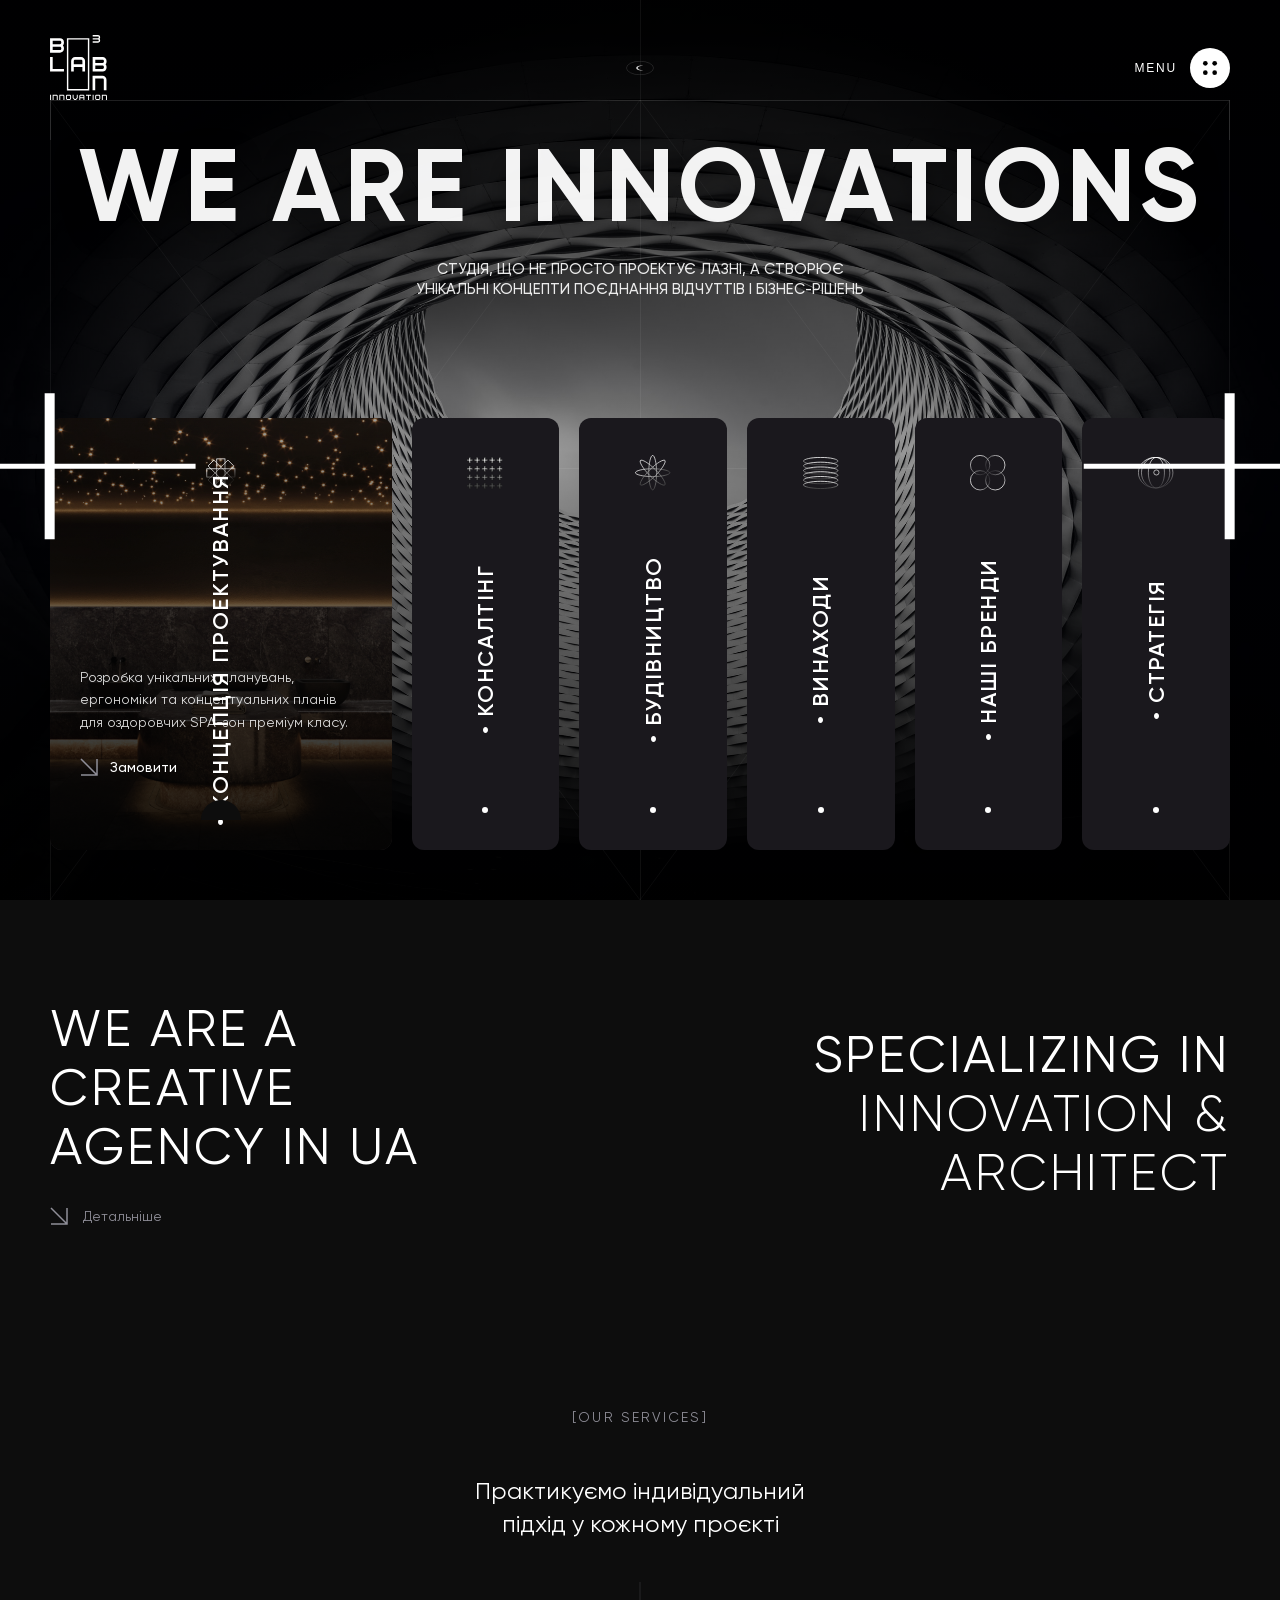
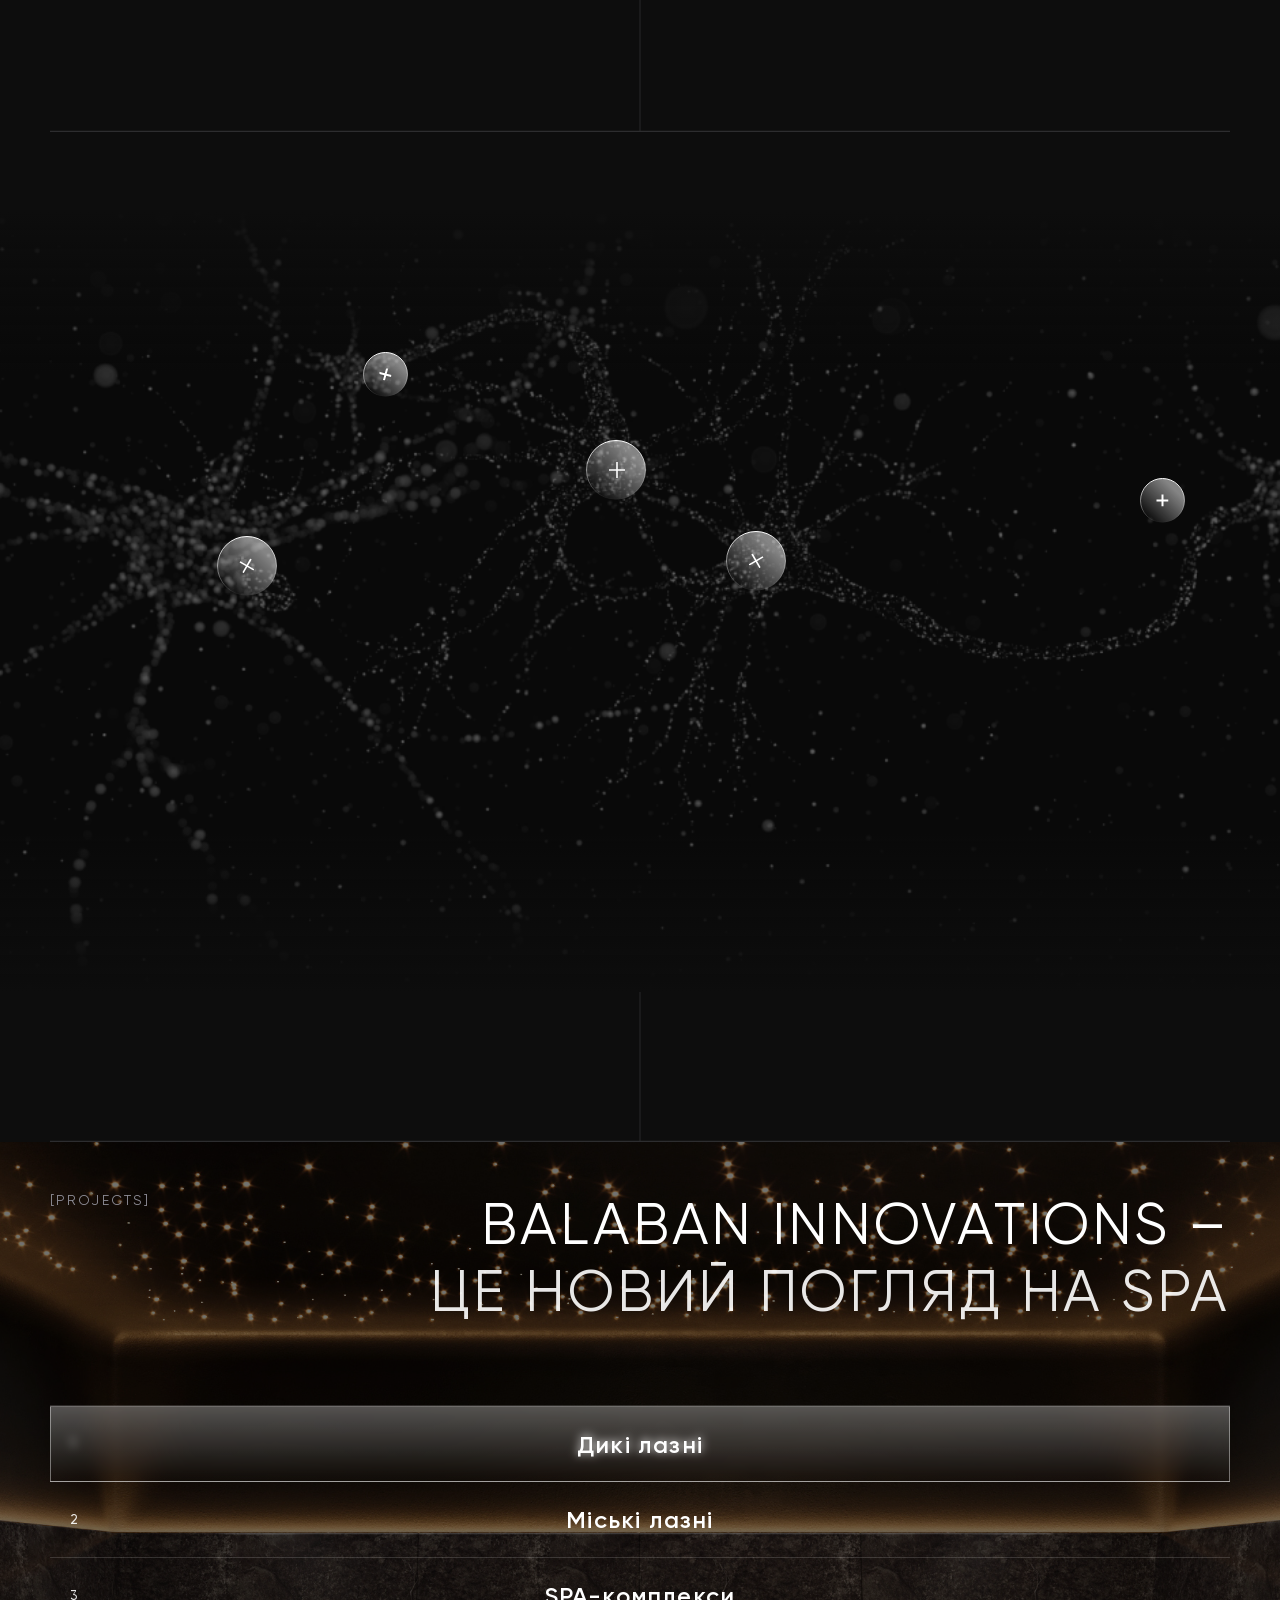
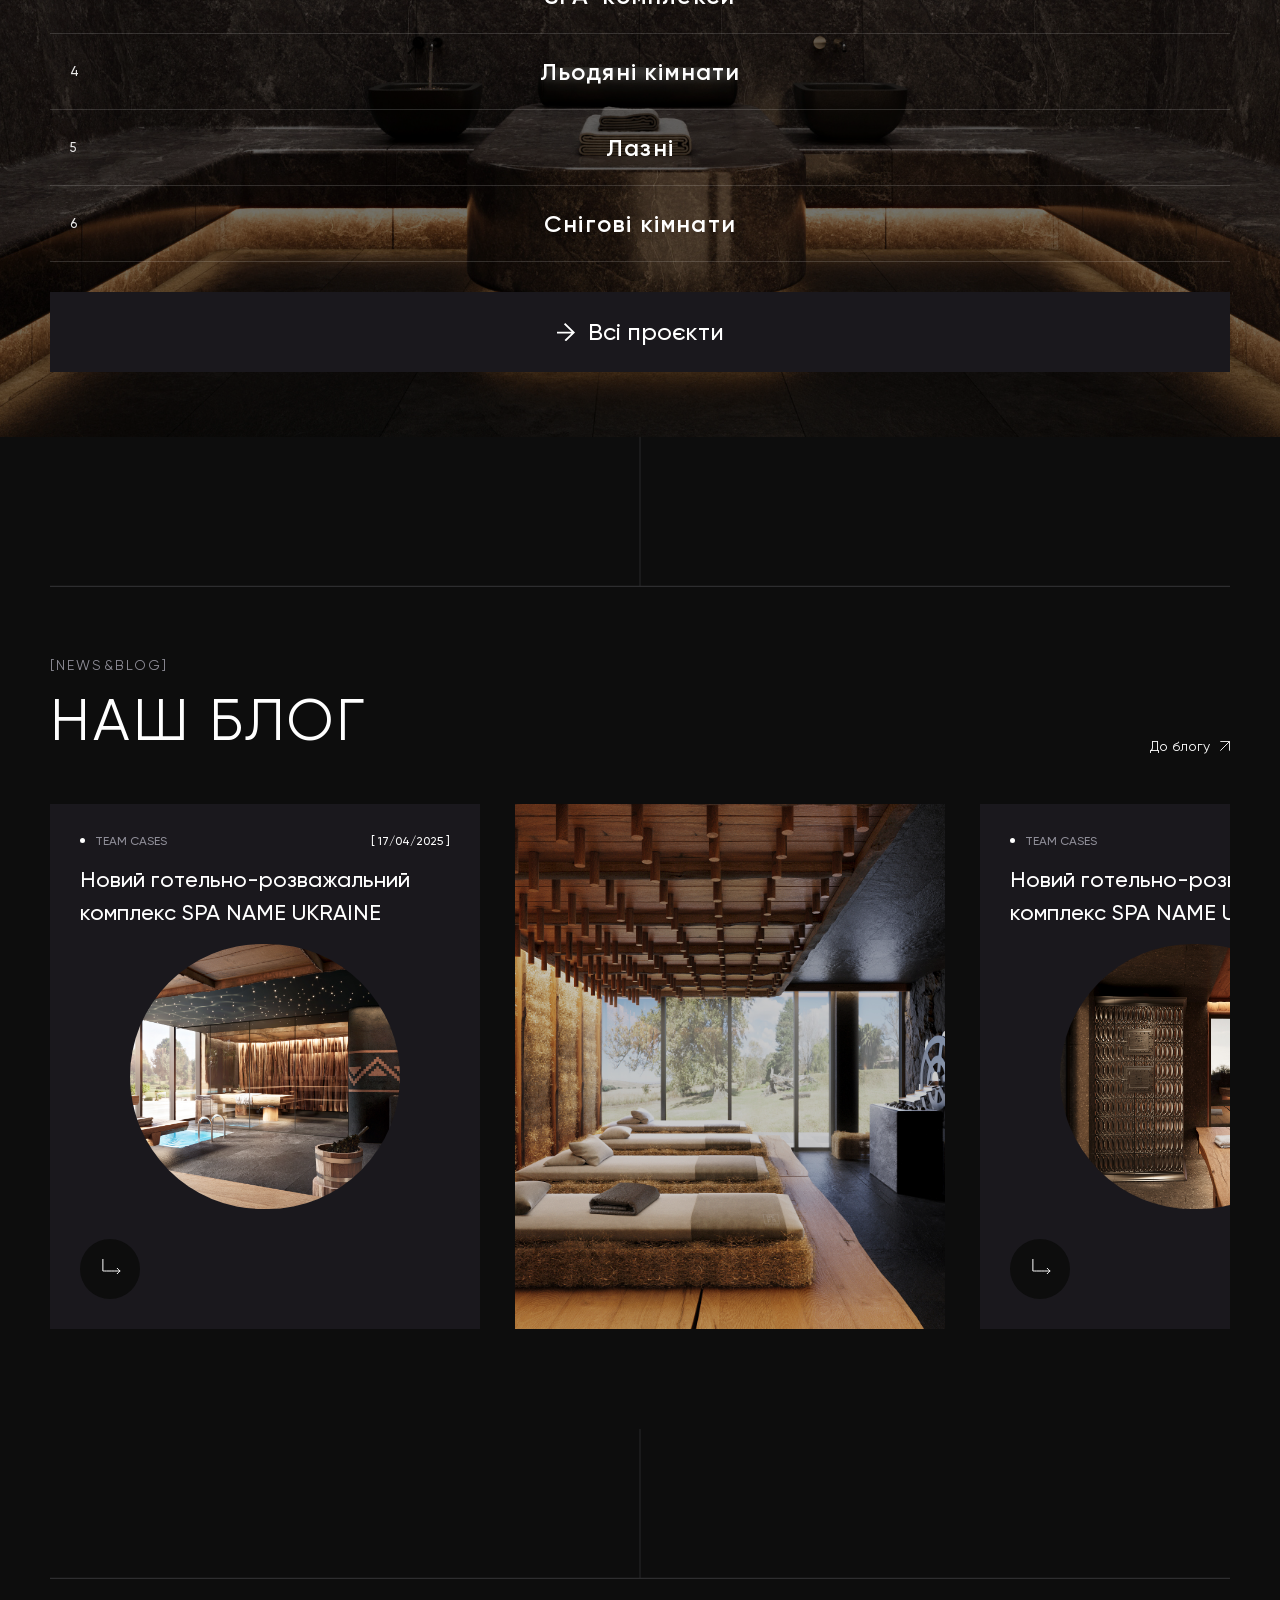
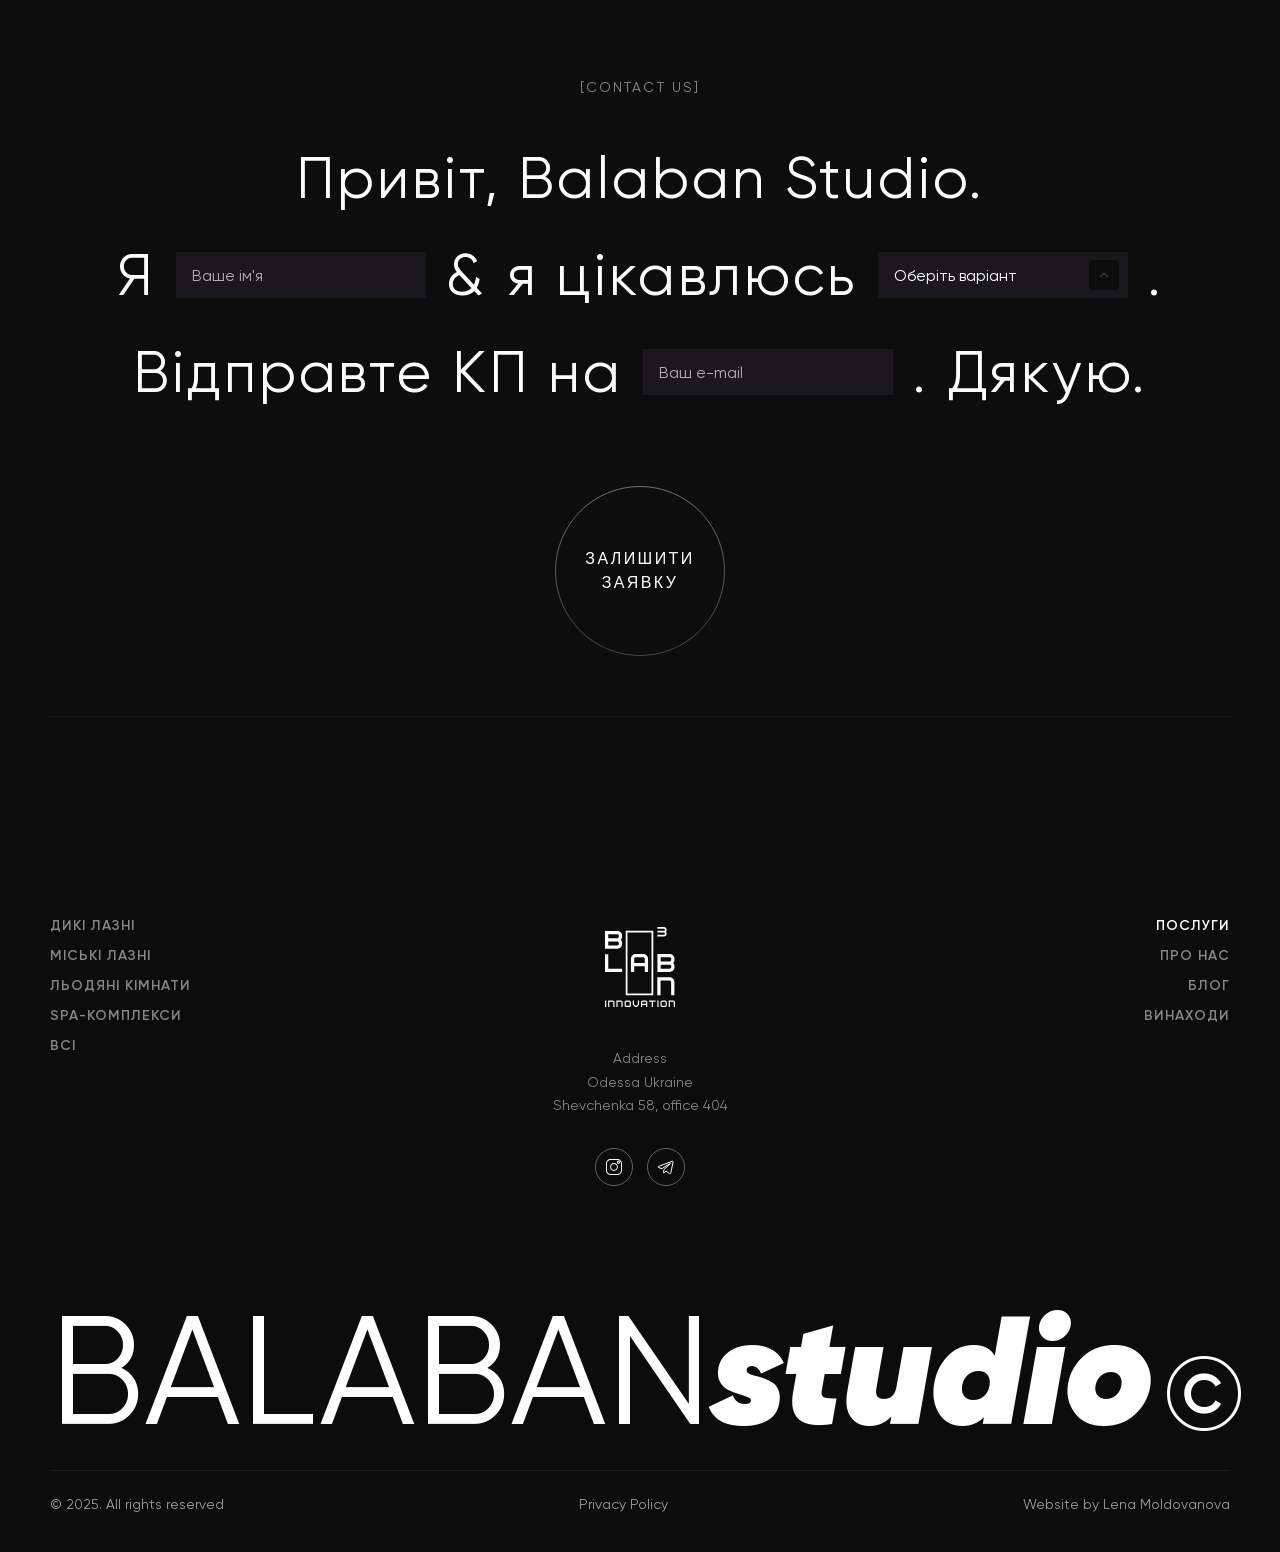
==== commit 5b48878a: "feat: add animated background blueprint plan decoration" ====
--- a/index.html
+++ b/index.html
@@ -20,6 +20,12 @@
 </head>
 <body class="dark-theme">
     
+    <!-- Background Blueprint Plan Decor -->
+    <div class="bg-plan-container">
+        <div class="bg-plan-wrapper left"></div>
+        <div class="bg-plan-wrapper right"></div>
+    </div>
+    
     <!-- Custom Follower Cursor for Blog Section -->
     <div id="blog-custom-cursor" class="custom-read-cursor">
         <span>READ</span>
--- a/index.css
+++ b/index.css
@@ -154,6 +154,7 @@
     --accent-yellow: #ffb800;
     --transition-smooth: all 0.6s cubic-bezier(0.25, 1, 0.5, 1);
     --transition-fast: all 0.3s ease;
+    --accordion-height: clamp(420px, 48vh, 500px);
     
     /* Fonts mapping */
     --font-primary: 'Gilroy', 'Manrope', sans-serif;
@@ -166,6 +167,7 @@
     --cursor-bg: rgba(26, 24, 29, 0.4);
     --cursor-border: rgba(255, 255, 255, 0.2);
     --placeholder-color: rgba(255, 255, 255, 0.65);
+    --plan-stroke: rgba(255, 255, 255, 0.08);
 }
 
 /* Day Theme overrides */
@@ -183,6 +185,7 @@
     --cursor-bg: rgba(229, 229, 234, 0.4);
     --cursor-border: rgba(0, 0, 0, 0.2);
     --placeholder-color: rgba(0, 0, 0, 0.65);
+    --plan-stroke: rgba(0, 0, 0, 0.06);
 }
 
 /* Reset and Base Styles */
@@ -705,7 +708,7 @@
    ========================================================================== */
 .section-hero {
     position: relative;
-    height: 1180px;
+    height: 100vh;
     width: 100%;
     overflow: hidden;
     display: flex;
@@ -778,7 +781,7 @@
 
 .grid-line-horizontal.accordion-top {
     position: absolute;
-    top: 530px;
+    top: calc(100% - var(--accordion-height));
     left: 50px;
     right: 50px;
     height: 1px;
@@ -794,8 +797,11 @@
 
 .hero-title-container {
     position: absolute;
-    top: 160px;
-    left: 50px;
+    top: 15vh;
+    left: 50%;
+    transform: translateX(-50%);
+    width: 100%;
+    text-align: center;
     z-index: 4;
     pointer-events: none;
 }
@@ -814,7 +820,7 @@
 .hero-add-left,
 .hero-add-right {
     position: absolute;
-    top: 530px;
+    top: calc(100% - var(--accordion-height));
     z-index: 15;
 }
 
@@ -835,10 +841,10 @@
     max-width: 100%;
     width: calc(100% - 100px);
     margin: 0 auto;
-    height: 650px;
-    display: flex;
-    gap: 1px; /* border separations */
-    background-color: rgba(255, 255, 255, 0.1);
+    height: var(--accordion-height);
+    display: flex;
+    gap: 20px; /* spacing between cards */
+    background-color: transparent;
 }
 
 .accordion-col {
@@ -853,6 +859,11 @@
     overflow: hidden;
     cursor: pointer;
     transition: var(--transition-smooth);
+    border-radius: 12px;
+}
+
+.no-hover .accordion-col:hover {
+    background-color: var(--bg-card-hover);
 }
 
 /* Accordion hover backgrounds */
@@ -1010,7 +1021,7 @@
 /* Expanded text details */
 .col-expanded-details {
     position: absolute;
-    bottom: 80px;
+    bottom: 70px;
     left: 30px;
     right: 30px;
     z-index: 5;
@@ -1059,7 +1070,7 @@
 .hero-center-desc {
     position: absolute;
     left: 50%;
-    top: 318px;
+    top: 31vh;
     transform: translate(-50%, -50%);
     width: 474px;
     text-align: center;
@@ -2306,6 +2317,13 @@
 
 /* Tablet Portrait / Mobile Large (768px and down) */
 @media (max-width: 768px) {
+    .section-hero {
+        height: auto;
+        min-height: 100dvh;
+        padding-bottom: 40px;
+        overflow: visible;
+    }
+
     .main-header {
         padding: 20px 20px 0 20px;
     }
@@ -2313,6 +2331,9 @@
     .hero-title-container {
         top: 130px;
         left: 20px;
+        transform: none;
+        text-align: left;
+        width: auto;
     }
     
     .hero-center-desc {
@@ -3420,3 +3441,58 @@
         margin: 25px 0;
     }
 }
+
+/* ==========================================================================
+   Background Blueprint Plan Decor
+   ========================================================================== */
+.bg-plan-container {
+    position: fixed;
+    top: 0;
+    left: 0;
+    width: 100vw;
+    height: 100vh;
+    z-index: -1;
+    pointer-events: none;
+    overflow: hidden;
+}
+
+.bg-plan-wrapper {
+    position: absolute;
+    width: clamp(400px, 45vw, 700px);
+    height: clamp(400px, 45vw, 700px);
+    opacity: 0.75;
+}
+
+.bg-plan-wrapper.left {
+    left: -15%;
+    top: 15%;
+    transform: rotate(-15deg);
+}
+
+.bg-plan-wrapper.right {
+    right: -15%;
+    bottom: 10%;
+    transform: rotate(25deg);
+}
+
+.bg-plan-wrapper svg {
+    width: 100%;
+    height: 100%;
+}
+
+.bg-plan-wrapper svg path,
+.bg-plan-wrapper svg line,
+.bg-plan-wrapper svg rect,
+.bg-plan-wrapper svg circle,
+.bg-plan-wrapper svg polygon {
+    stroke: var(--plan-stroke);
+    stroke-width: 1px;
+    fill: none;
+    animation: drawSvgPath 4s cubic-bezier(0.25, 1, 0.5, 1) forwards;
+}
+
+@keyframes drawSvgPath {
+    to {
+        stroke-dashoffset: 0;
+    }
+}
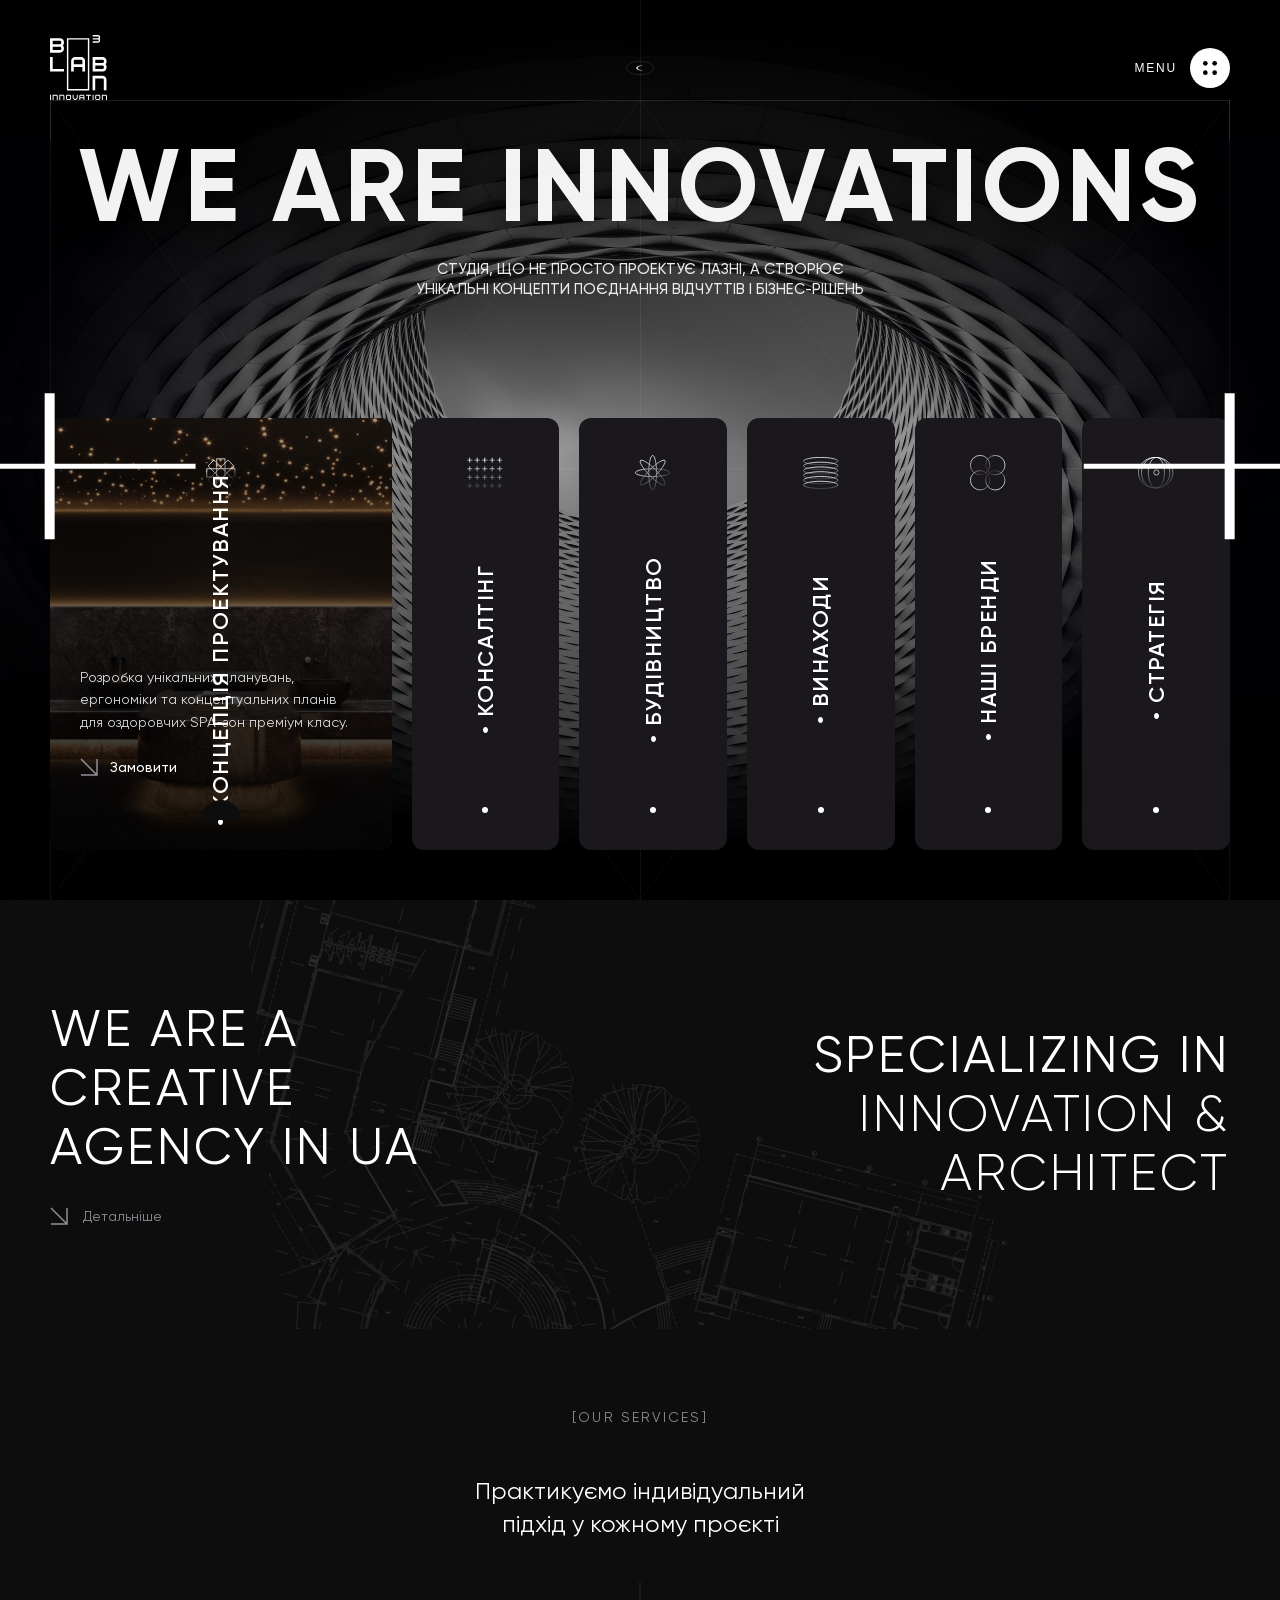
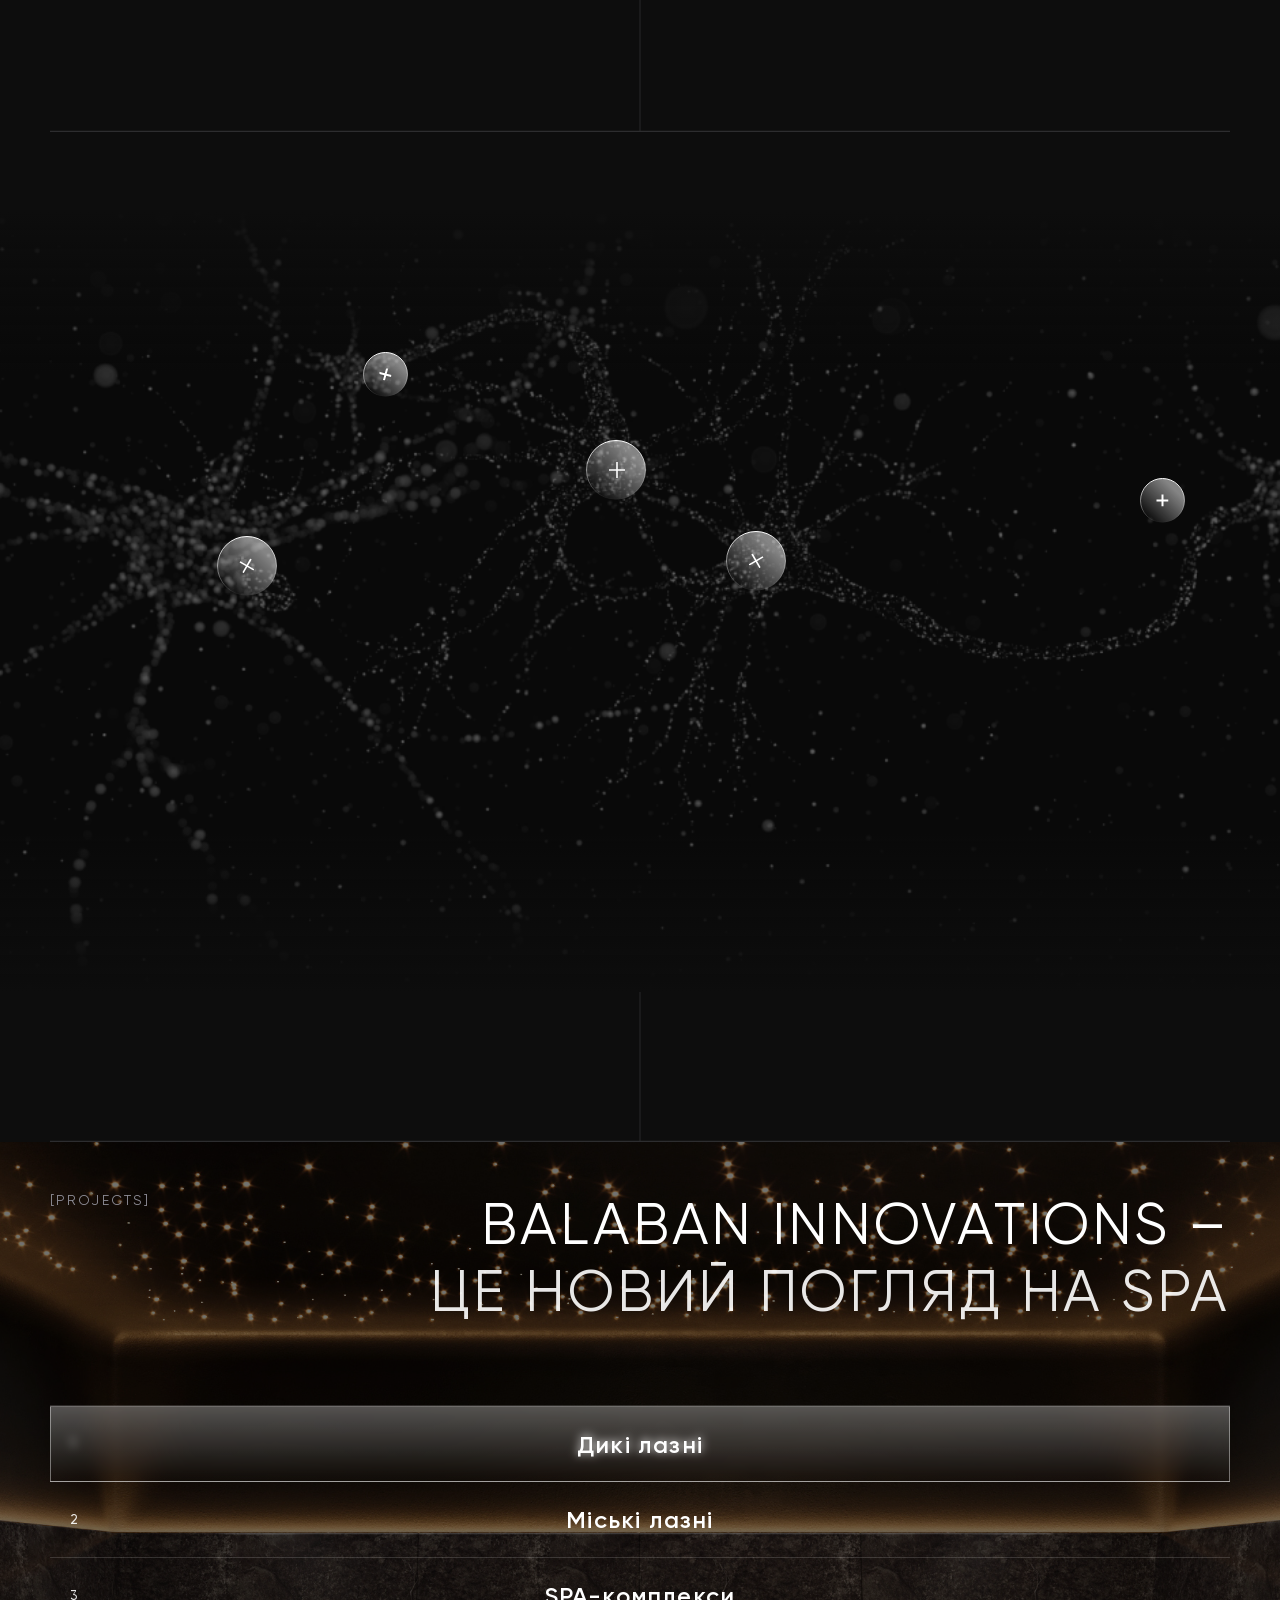
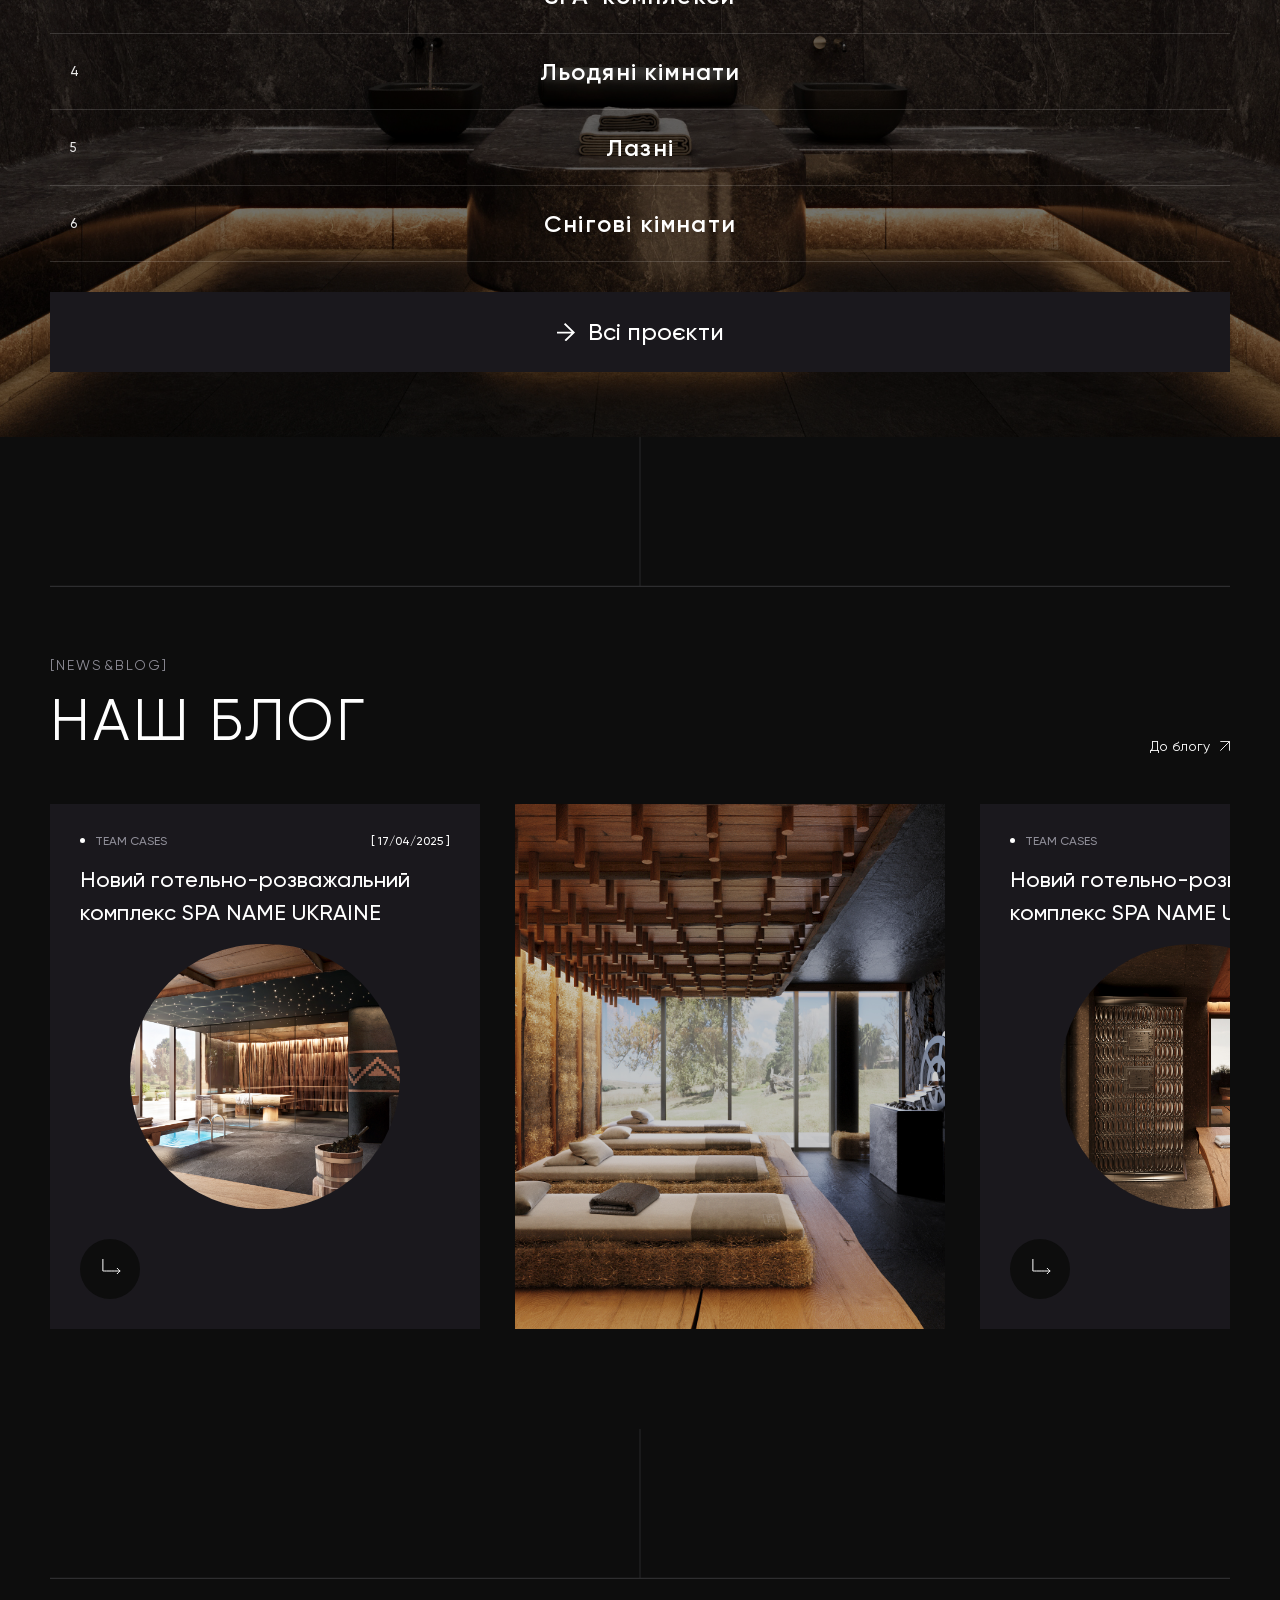
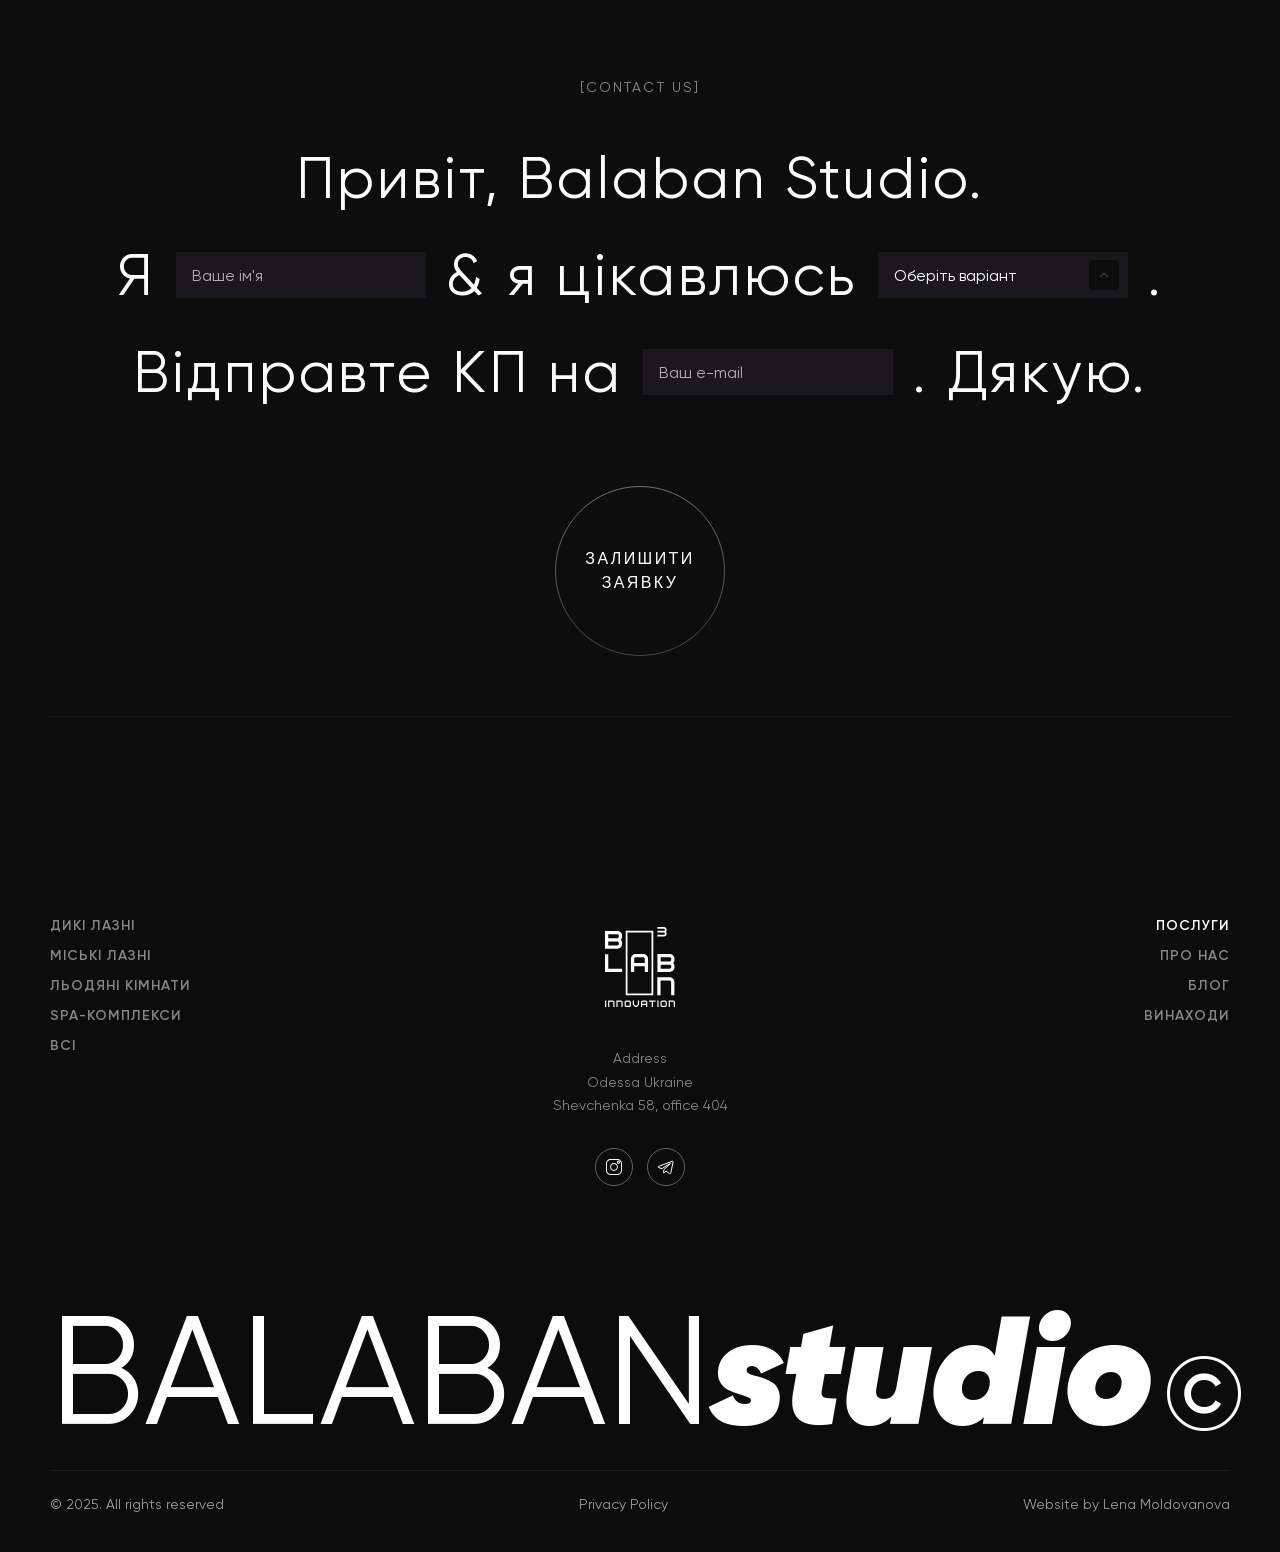
==== commit 77b0699c: "feat: add blueprint background directly to mission section (about) for better visibility" ====
--- a/index.html
+++ b/index.html
@@ -404,6 +404,9 @@
 
         <!-- SECTION 2: MISSION & CREATIVE AGENCY -->
         <section id="about" class="section-mission">
+            <!-- Background blueprint for this section -->
+            <div class="section-bg-plan bg-plan-wrapper"></div>
+            
             <div class="mission-wrapper">
                 <div class="mission-left">
                     <h2 class="section-heading text-left">WE ARE A CREATIVE<br>AGENCY IN UA</h2>
--- a/index.css
+++ b/index.css
@@ -167,7 +167,7 @@
     --cursor-bg: rgba(26, 24, 29, 0.4);
     --cursor-border: rgba(255, 255, 255, 0.2);
     --placeholder-color: rgba(255, 255, 255, 0.65);
-    --plan-stroke: rgba(255, 255, 255, 0.08);
+    --plan-stroke: rgba(255, 255, 255, 0.4);
 }
 
 /* Day Theme overrides */
@@ -185,7 +185,7 @@
     --cursor-bg: rgba(229, 229, 234, 0.4);
     --cursor-border: rgba(0, 0, 0, 0.2);
     --placeholder-color: rgba(0, 0, 0, 0.65);
-    --plan-stroke: rgba(0, 0, 0, 0.06);
+    --plan-stroke: rgba(0, 0, 0, 0.3);
 }
 
 /* Reset and Base Styles */
@@ -1091,8 +1091,10 @@
    Section 2: Mission
    ========================================================================== */
 .section-mission {
+    position: relative;
     padding: 100px 50px;
     width: 100%;
+    overflow: hidden;
 }
 
 .mission-wrapper {
@@ -1102,6 +1104,7 @@
     align-items: center;
     justify-content: space-between;
     position: relative;
+    z-index: 2;
 }
 
 .section-heading {
@@ -3460,7 +3463,7 @@
     position: absolute;
     width: clamp(400px, 45vw, 700px);
     height: clamp(400px, 45vw, 700px);
-    opacity: 0.75;
+    opacity: 0.15; /* side fixed decorators are very subtle */
 }
 
 .bg-plan-wrapper.left {
@@ -3473,6 +3476,18 @@
     right: -15%;
     bottom: 10%;
     transform: rotate(25deg);
+}
+
+.section-bg-plan {
+    position: absolute;
+    top: 50%;
+    left: 50%;
+    transform: translate(-50%, -50%) rotate(-5deg);
+    width: min(750px, 90vw);
+    height: min(750px, 90vw);
+    opacity: 0.28; /* centered section blueprint is more visible */
+    pointer-events: none;
+    z-index: 0;
 }
 
 .bg-plan-wrapper svg {
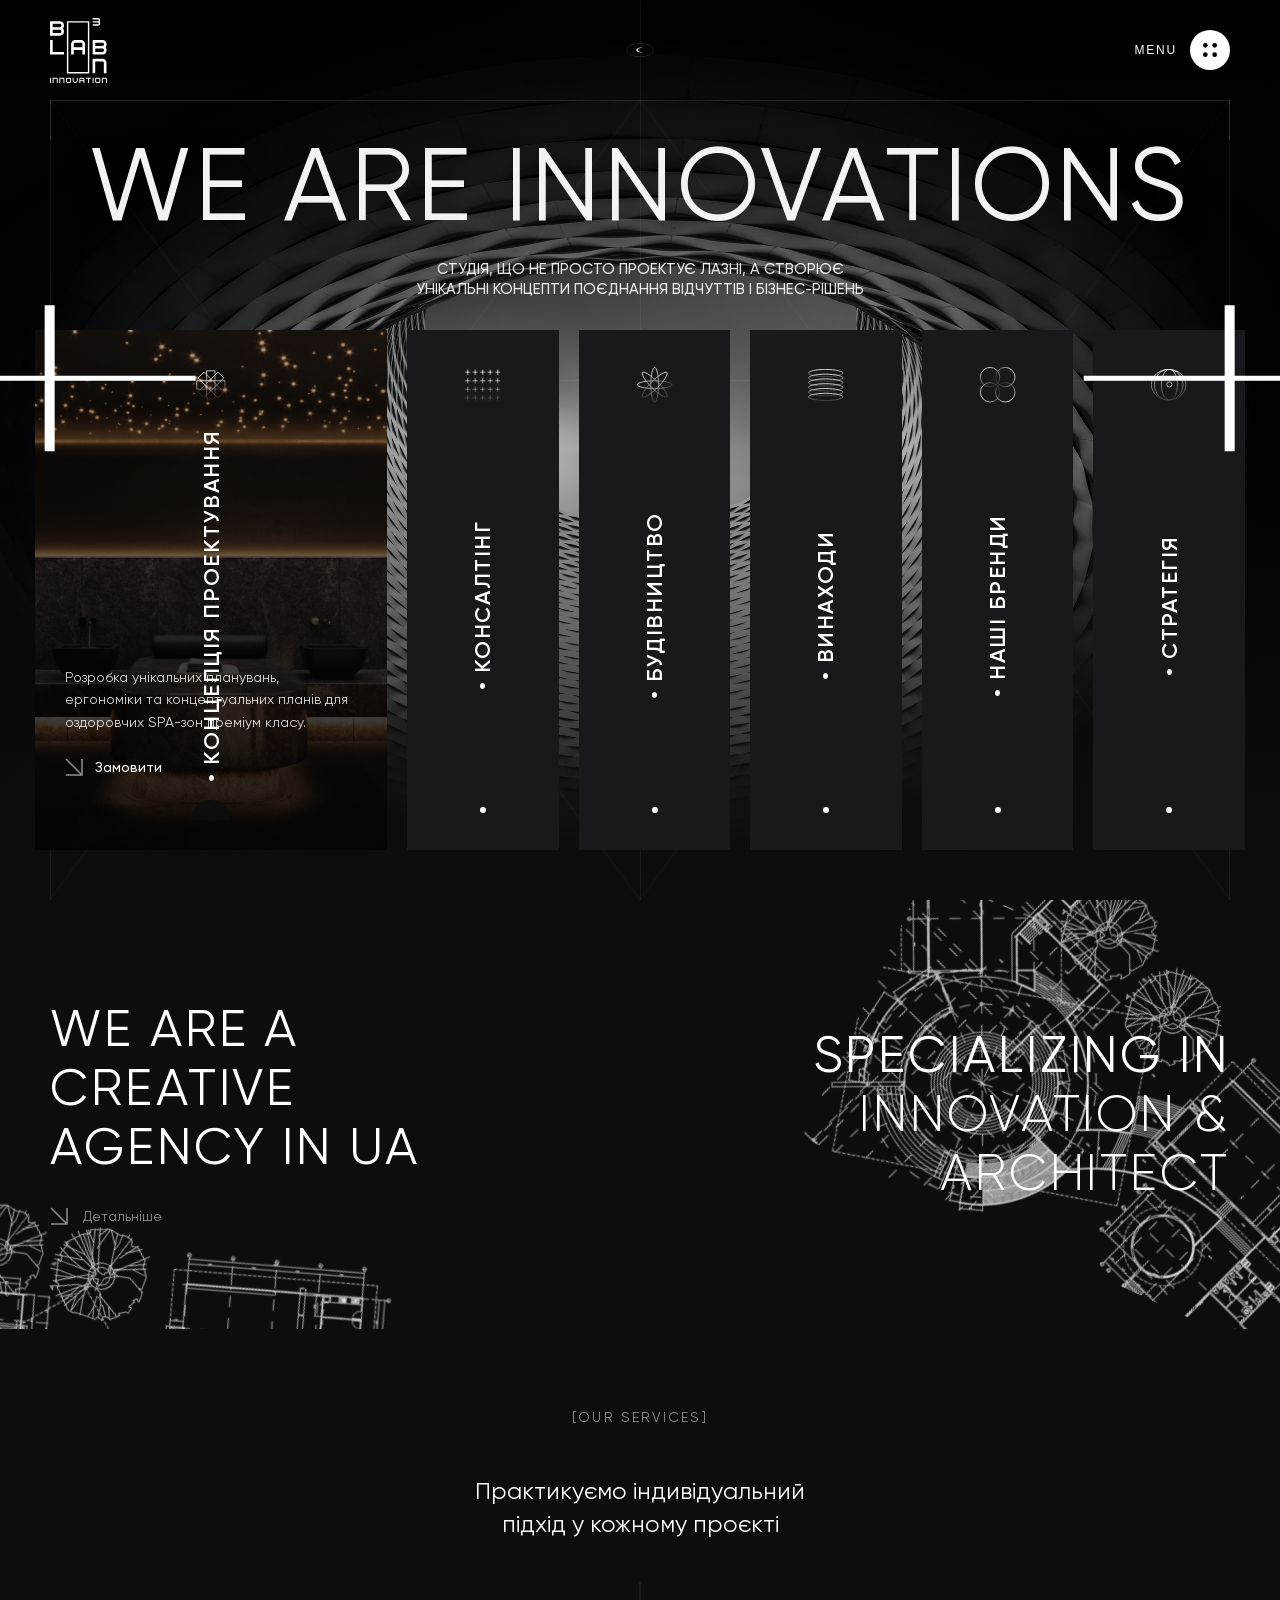
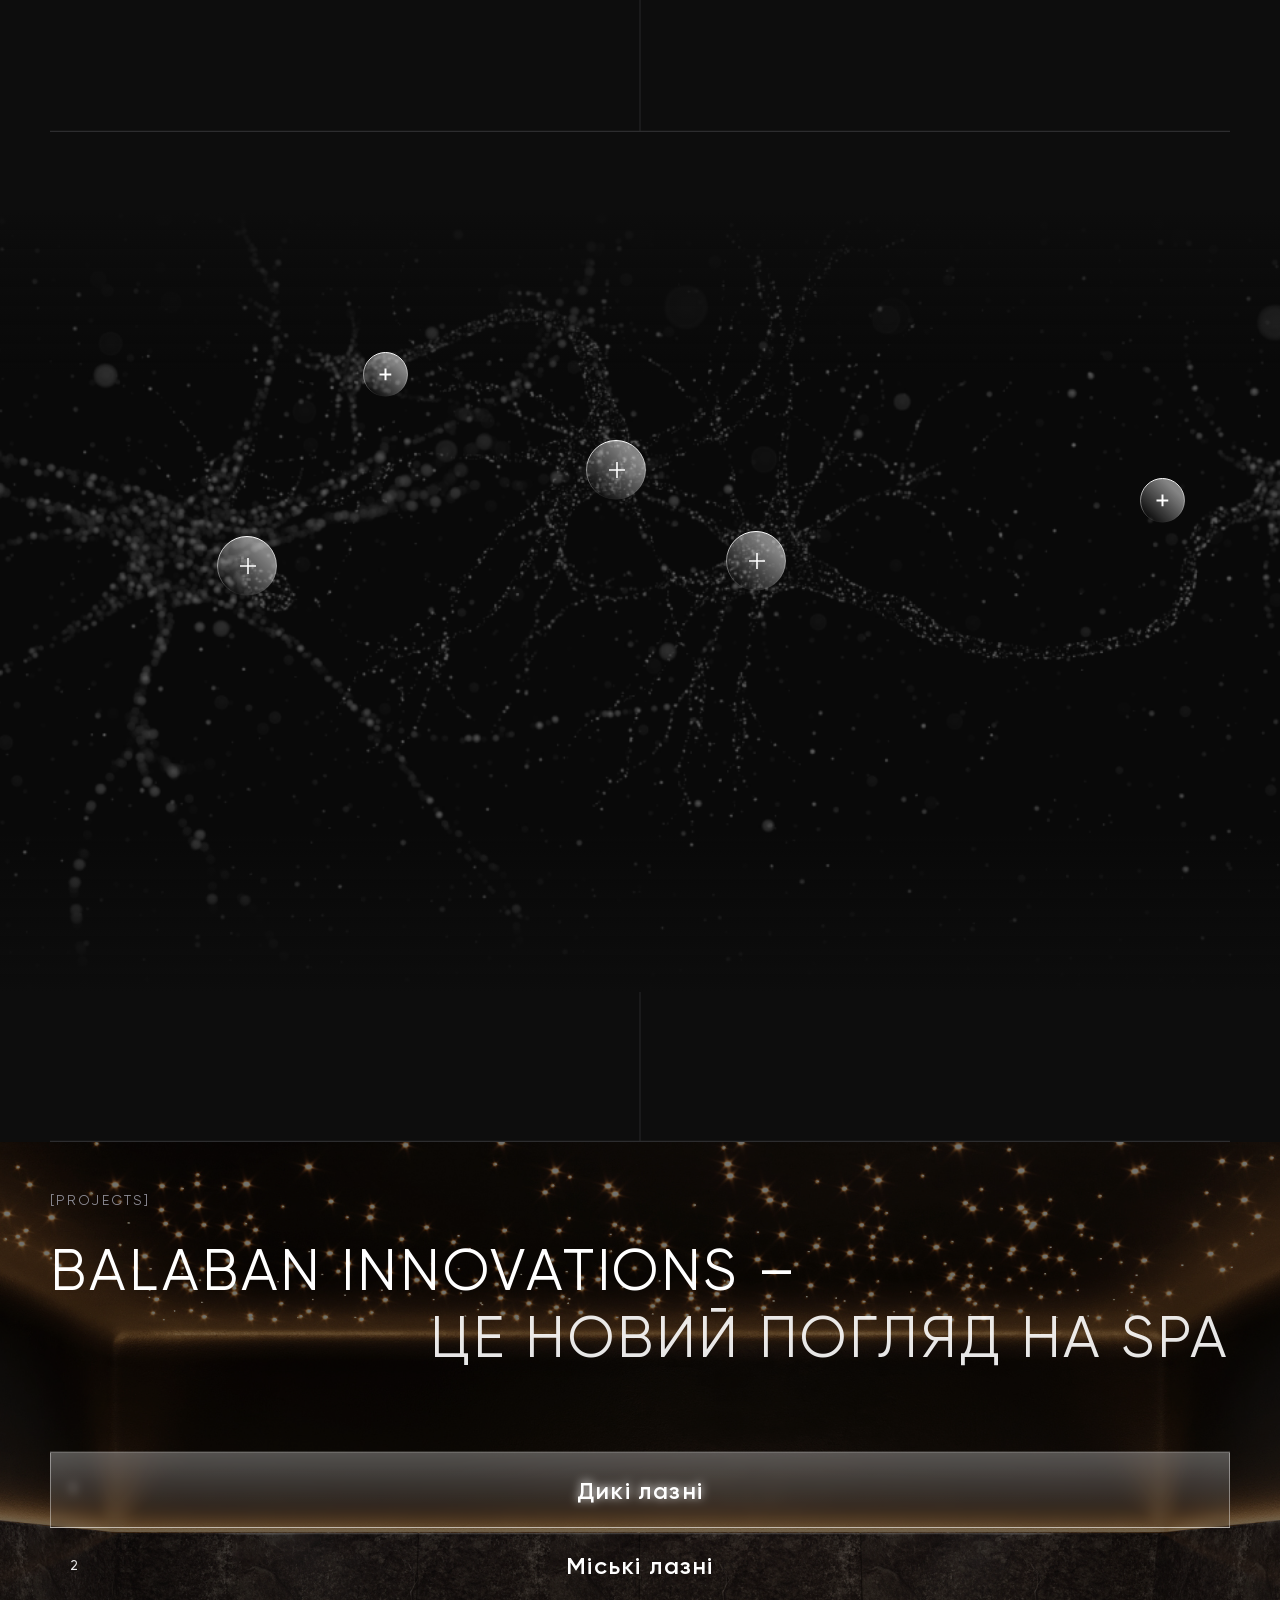
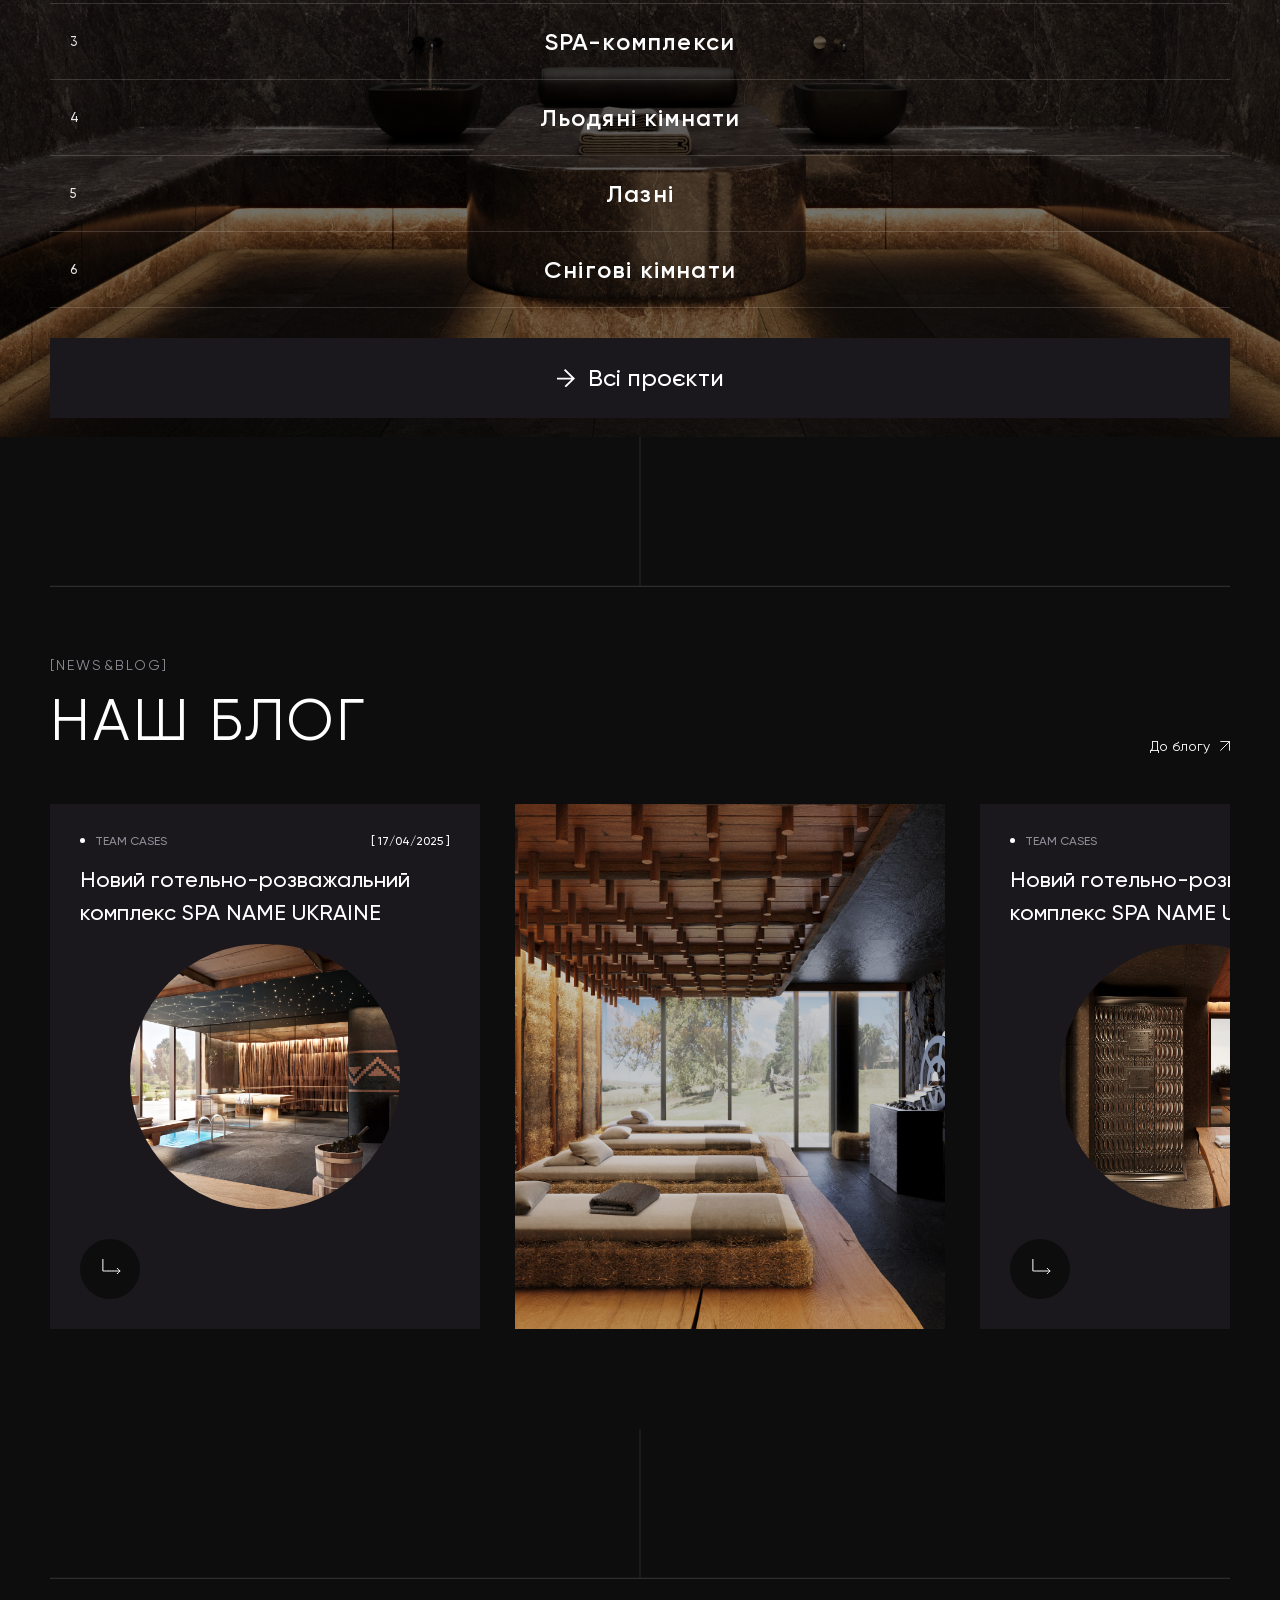
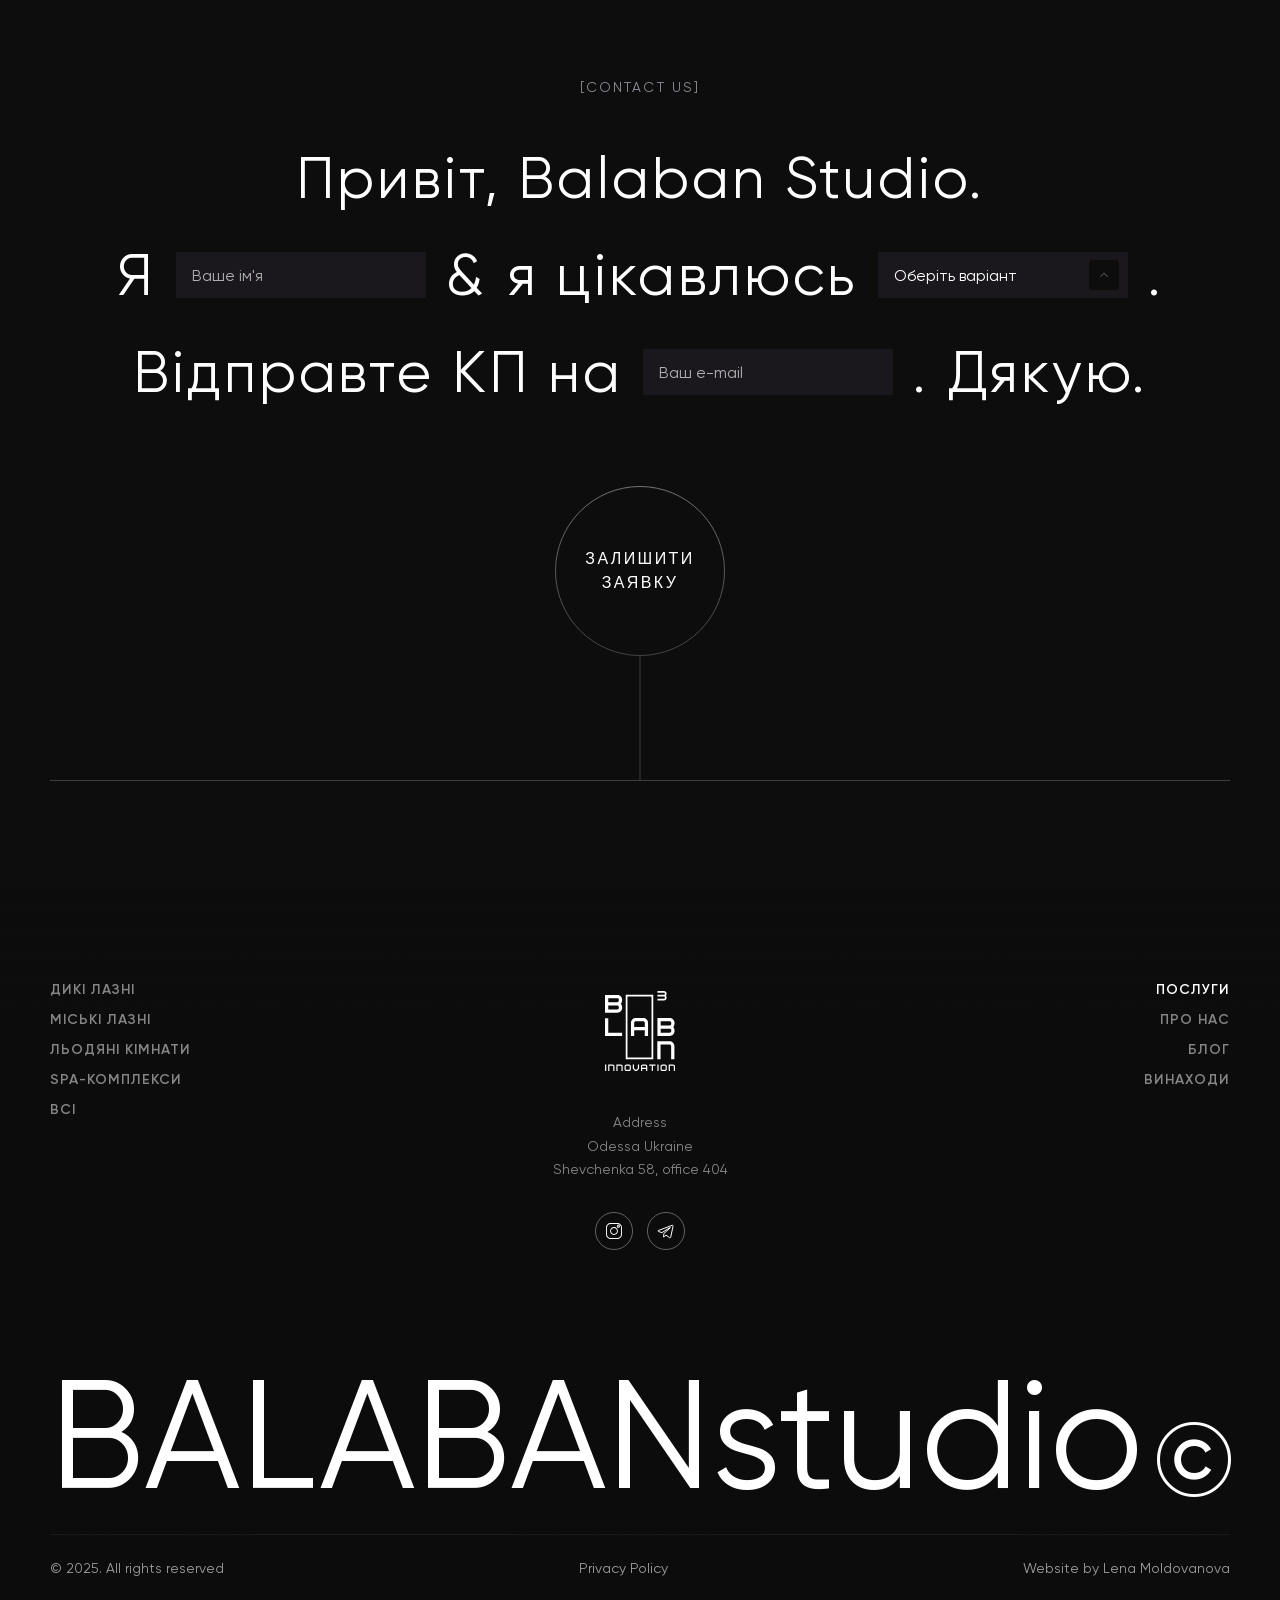
==== commit 0631dfde: "Fix light theme issues with header visibility and second block text" ====
--- a/index.html
+++ b/index.html
@@ -16,9 +16,9 @@
     <link href="https://fonts.googleapis.com/css2?family=Manrope:wght@200..800&family=Playfair+Display:ital,wght@0,400..900;1,400..900&display=swap" rel="stylesheet">
     
     <!-- Custom CSS -->
-    <link rel="stylesheet" href="index.css">
+    <link rel="stylesheet" href="index.css?v=1.0.3">
 </head>
-<body class="dark-theme">
+<body class="dark-theme home-page">
     
     <!-- Background Blueprint Plan Decor -->
     <div class="bg-plan-container">
@@ -404,8 +404,9 @@
 
         <!-- SECTION 2: MISSION & CREATIVE AGENCY -->
         <section id="about" class="section-mission">
-            <!-- Background blueprint for this section -->
-            <div class="section-bg-plan bg-plan-wrapper"></div>
+            <!-- Background blueprint decorators for this section -->
+            <div class="bg-plan-wrapper left"></div>
+            <div class="bg-plan-wrapper right"></div>
             
             <div class="mission-wrapper">
                 <div class="mission-left">
@@ -452,7 +453,7 @@
             <!-- Pulsing Hotspots positioned absolutely on top of BG -->
             <!-- Hotspot 1 -->
             <div class="synapse-hotspot hotspot-1 layout-up-right" data-id="1">
-                <img src="assets/40d91ef96cbdfa5320b39e009e9741c76d8c6e0c.svg" alt="Hotspot 1 Icon" class="hotspot-pulse-img">
+                <img src="assets/adb51a27aaea7823f33fed0b1bd531dfabd2c2e1.svg" alt="Hotspot 1 Icon" class="hotspot-pulse-img">
                 <div class="hotspot-card-hover">
                     <div class="corner-plus tl">+</div>
                     <div class="corner-plus tr">+</div>
@@ -463,7 +464,7 @@
                     </div>
                 </div>
                 <svg class="hotspot-connector-line" width="200" height="200">
-                    <line x1="30" y1="30" x2="135" y2="177" />
+                    <line x1="30" y1="30" x2="95" y2="55" />
                 </svg>
                 <div class="hotspot-hover-text">
                     <h3>Smart SPA Control</h3>
@@ -484,7 +485,7 @@
                     </div>
                 </div>
                 <svg class="hotspot-connector-line" width="200" height="200">
-                    <line x1="30" y1="30" x2="135" y2="-60" />
+                    <line x1="30" y1="30" x2="95" y2="55" />
                 </svg>
                 <div class="hotspot-hover-text">
                     <h3>Енергоефективність</h3>
@@ -494,7 +495,7 @@
 
             <!-- Hotspot 3 -->
             <div class="synapse-hotspot hotspot-3 layout-up-right" data-id="3">
-                <img src="assets/1093ebf403848f9af0843c0eb10bd137fdd7b4fe.svg" alt="Hotspot 3 Icon" class="hotspot-pulse-img">
+                <img src="assets/adb51a27aaea7823f33fed0b1bd531dfabd2c2e1.svg" alt="Hotspot 3 Icon" class="hotspot-pulse-img">
                 <div class="hotspot-card-hover">
                     <div class="corner-plus tl">+</div>
                     <div class="corner-plus tr">+</div>
@@ -505,7 +506,7 @@
                     </div>
                 </div>
                 <svg class="hotspot-connector-line" width="200" height="200">
-                    <line x1="30" y1="30" x2="135" y2="177" />
+                    <line x1="30" y1="30" x2="95" y2="55" />
                 </svg>
                 <div class="hotspot-hover-text">
                     <h3>Мультисенсорний душ</h3>
@@ -526,7 +527,7 @@
                     </div>
                 </div>
                 <svg class="hotspot-connector-line" width="200" height="200">
-                    <line x1="22.5" y1="22.5" x2="-102.5" y2="142.5" />
+                    <line x1="22.5" y1="22.5" x2="-105" y2="45" />
                 </svg>
                 <div class="hotspot-hover-text">
                     <h3>Вентиляція «Дихання лазні»</h3>
@@ -536,7 +537,7 @@
 
             <!-- Hotspot 5 -->
             <div class="synapse-hotspot hotspot-5 layout-down-right" data-id="5">
-                <img src="assets/12670f689eaa524823bb6e16f90be34b710abeeb.svg" alt="Hotspot 5 Icon" class="hotspot-pulse-img">
+                <img src="assets/7090da687049988bef168067f2b1b557496c0df4.svg" alt="Hotspot 5 Icon" class="hotspot-pulse-img">
                 <div class="hotspot-card-hover">
                     <div class="corner-plus tl">+</div>
                     <div class="corner-plus tr">+</div>
@@ -547,7 +548,7 @@
                     </div>
                 </div>
                 <svg class="hotspot-connector-line" width="200" height="200">
-                    <line x1="22.5" y1="22.5" x2="120" y2="152.5" />
+                    <line x1="22.5" y1="22.5" x2="85" y2="45" />
                 </svg>
                 <div class="hotspot-hover-text">
                     <h3>Крижані генератори</h3>
@@ -699,6 +700,32 @@
 
                         <div class="card-bottom-icon">
                             <img src="assets/cde4782b3759791dd2ca4e3a070dd864344d8d7e.svg" alt="Arrow circular overlay" class="action-ring-icon">
+                        </div>
+                    </a>
+
+                    <!-- Slide Card 4: Full Image Cover -->
+                    <a href="article.html" class="blog-card image-cover-card">
+                        <img src="assets/39b4178a59bf990c182c6c8a660c99b1b8a6c6e1.png" alt="Luxurious spa relaxation room" class="cover-bg">
+                        <div class="blog-card-overlay"></div>
+                    </a>
+
+                    <!-- Slide Card 5 -->
+                    <a href="article.html" class="blog-card text-card" style="text-decoration: none;">
+                        <div class="card-meta">
+                            <span class="card-tag">
+                                <img src="assets/3acdbb1b82503f1f1cc72d9b58a164f7cd216933.svg" alt="Dot" class="meta-dot">
+                                TEAM CASES
+                            </span>
+                            <span class="card-date">[ 17/04/2025 ]</span>
+                        </div>
+                        <h3 class="card-title">Новий готельно-розважальний комплекс <span class="uppercase">Spa Name UKRAINE</span></h3>
+                        
+                        <div class="card-image-holder circle-mask">
+                            <img src="assets/d93f99a8b9362ff9b01e0a747fb811654d0bb406.png" alt="Spa Name Ukraine bath design details">
+                        </div>
+
+                        <div class="card-bottom-icon">
+                            <img src="assets/0ac54c22ea4022c3f72be2ccc95c9d8e1de3f085.svg" alt="Arrow circular overlay" class="action-ring-icon">
                         </div>
                     </a>
 
@@ -876,7 +903,8 @@
                 lowlightColor: 0xfa0040,
                 baseColor: 0x0,
                 blurFactor: 0.90,
-                zoom: 0.40
+                zoom: 0.20,
+                speed: 1.80
             });
         });
     </script>
--- a/index.css
+++ b/index.css
@@ -154,7 +154,7 @@
     --accent-yellow: #ffb800;
     --transition-smooth: all 0.6s cubic-bezier(0.25, 1, 0.5, 1);
     --transition-fast: all 0.3s ease;
-    --accordion-height: clamp(420px, 48vh, 500px);
+    --accordion-height: 520px;
     
     /* Fonts mapping */
     --font-primary: 'Gilroy', 'Manrope', sans-serif;
@@ -167,7 +167,8 @@
     --cursor-bg: rgba(26, 24, 29, 0.4);
     --cursor-border: rgba(255, 255, 255, 0.2);
     --placeholder-color: rgba(255, 255, 255, 0.65);
-    --plan-stroke: rgba(255, 255, 255, 0.4);
+    --plan-stroke: rgba(255, 255, 255, 0.95);
+    --plan-fill-color: #ffffff;
 }
 
 /* Day Theme overrides */
@@ -185,7 +186,8 @@
     --cursor-bg: rgba(229, 229, 234, 0.4);
     --cursor-border: rgba(0, 0, 0, 0.2);
     --placeholder-color: rgba(0, 0, 0, 0.65);
-    --plan-stroke: rgba(0, 0, 0, 0.3);
+    --plan-stroke: rgba(0, 0, 0, 0.9);
+    --plan-fill-color: #000000;
 }
 
 /* Reset and Base Styles */
@@ -281,12 +283,12 @@
     left: 0;
     width: 100%;
     z-index: 1000;
-    padding: 35px 50px 0 50px;
+    padding: 0 50px;
     transition: padding 0.3s ease, background-color 0.3s ease, backdrop-filter 0.3s ease, box-shadow 0.3s ease;
 }
 
 .main-header.scrolled {
-    padding: 15px 50px 0 50px;
+    padding: 0 50px;
     background-color: var(--header-bg-scrolled);
     backdrop-filter: blur(10px);
     box-shadow: 0 10px 30px rgba(0, 0, 0, 0.3);
@@ -303,8 +305,13 @@
     display: flex;
     align-items: center;
     justify-content: space-between;
-    height: 65px;
+    height: 100px;
     position: relative;
+    transition: height 0.3s ease;
+}
+
+.main-header.scrolled .header-container {
+    height: 70px;
 }
 
 .logo img {
@@ -316,7 +323,9 @@
 .theme-toggle {
     position: absolute;
     left: 50%;
+    top: 50%;
     margin-left: -14px;
+    margin-top: -14px;
     background: none;
     border: none;
     cursor: pointer;
@@ -392,7 +401,7 @@
     display: flex;
     flex-direction: column;
     justify-content: space-between;
-    padding: 45px 50px;
+    padding: 0 50px 45px 50px;
     opacity: 0;
     visibility: hidden;
     transform: translateY(-100%);
@@ -429,6 +438,7 @@
     display: flex;
     align-items: center;
     justify-content: space-between;
+    height: 100px;
 }
 
 .lang-selector {
@@ -470,6 +480,7 @@
     align-items: center;
     justify-content: center;
     transition: transform 0.3s ease;
+    padding: 0;
 }
 
 .menu-close-btn:hover {
@@ -516,6 +527,22 @@
     grid-template-columns: 1fr 1fr;
     gap: 20px;
     z-index: 2;
+    mask-image: linear-gradient(to bottom, 
+        transparent 0px, 
+        transparent 100px, 
+        black 300px, 
+        black calc(100% - 300px), 
+        transparent calc(100% - 100px), 
+        transparent 100%
+    );
+    -webkit-mask-image: linear-gradient(to bottom, 
+        transparent 0px, 
+        transparent 100px, 
+        black 300px, 
+        black calc(100% - 300px), 
+        transparent calc(100% - 100px), 
+        transparent 100%
+    );
 }
 
 .menu-images-column {
@@ -735,7 +762,12 @@
 .hero-overlay {
     position: absolute;
     inset: 0;
-    background: linear-gradient(180deg, rgba(0,0,0,0.9) 0%, rgba(0,0,0,0.4) 50%, rgba(0,0,0,0.95) 100%);
+    background: linear-gradient(180deg, 
+        rgba(0, 0, 0, 0.9) 0%, 
+        rgba(0, 0, 0, 0.3) 50%, 
+        rgba(13, 13, 13, 0.85) 85%, 
+        var(--bg-dark) 100%
+    );
     z-index: 2;
 }
 
@@ -809,7 +841,7 @@
 .hero-title {
     font-family: var(--font-display);
     font-size: clamp(48px, 8vw, 125px);
-    font-weight: 700;
+    font-weight: 400;
     letter-spacing: 3.75px;
     line-height: 1;
     color: #fff;
@@ -838,17 +870,19 @@
 .hero-accordion-container {
     position: relative;
     z-index: 10;
-    max-width: 100%;
-    width: calc(100% - 100px);
+    max-width: 1210px;
+    width: 100%;
     margin: 0 auto;
     height: var(--accordion-height);
     display: flex;
+    justify-content: center;
     gap: 20px; /* spacing between cards */
     background-color: transparent;
 }
 
 .accordion-col {
     flex: 1;
+    max-width: 185px;
     background-color: var(--bg-card);
     position: relative;
     display: flex;
@@ -859,7 +893,7 @@
     overflow: hidden;
     cursor: pointer;
     transition: var(--transition-smooth);
-    border-radius: 12px;
+    border-radius: 0;
 }
 
 .no-hover .accordion-col:hover {
@@ -892,6 +926,7 @@
 
 .accordion-col.active {
     flex: 2.8;
+    max-width: none;
 }
 
 .accordion-col.active::before {
@@ -1112,7 +1147,7 @@
     font-weight: 400;
     letter-spacing: 2.9px;
     line-height: 1.15;
-    color: #fff;
+    color: var(--text-white);
 }
 
 .mission-action {
@@ -1204,7 +1239,7 @@
     position: relative;
     height: 780px;
     width: 100%;
-    overflow: hidden;
+    overflow: visible;
 }
 
 .synapse-bg-wrapper {
@@ -1257,6 +1292,13 @@
     width: 60px;
     height: 60px;
     cursor: pointer;
+    transition: z-index 0.5s step-end;
+}
+
+.synapse-hotspot:hover,
+.synapse-hotspot.active {
+    z-index: 99;
+    transition: z-index 0s step-start;
 }
 
 .hotspot-pulse-img {
@@ -1264,6 +1306,15 @@
     height: 100%;
     display: block;
     animation: pulseGlow 3s infinite ease-in-out;
+    transition: opacity 0.4s cubic-bezier(0.19, 1, 0.22, 1), transform 0.4s cubic-bezier(0.19, 1, 0.22, 1);
+}
+
+.synapse-hotspot:hover .hotspot-pulse-img,
+.synapse-hotspot.active .hotspot-pulse-img {
+    opacity: 1;
+    transform: rotate(45deg);
+    animation: none;
+    filter: drop-shadow(0 0 10px rgba(255, 255, 255, 0.6));
 }
 
 /* Individual Hotspot Absolute coordinates from Figma specs */
@@ -1382,37 +1433,36 @@
 }
 
 /* Custom position classes to prevent viewport clipping */
-.layout-up-right .hotspot-card-hover {
-    left: 30px;
-    bottom: 30px;
+.layout-up-right .hotspot-card-hover,
+.layout-down-right .hotspot-card-hover {
+    left: 80px;
+    bottom: 40px;
+    top: auto;
     transform: scale(0.95) translate(-10px, 10px);
 }
-.layout-up-right .hotspot-hover-text {
-    left: 125px;
-    top: 163px;
-}
-
-.layout-down-right .hotspot-card-hover {
-    left: 30px;
-    top: 30px;
-    transform: scale(0.95) translate(-10px, -10px);
-}
+.layout-up-right .hotspot-hover-text,
 .layout-down-right .hotspot-hover-text {
-    left: 125px;
-    bottom: 80px;
-    transform: translateY(-15px);
+    left: 80px;
+    top: 45px;
+    bottom: auto;
+    transform: translateY(15px);
+    text-align: left;
 }
 
 .layout-up-left .hotspot-card-hover {
-    right: 22.5px;
-    bottom: 22.5px;
+    right: 65px;
+    bottom: 32.5px;
     left: auto;
+    top: auto;
     transform: scale(0.95) translate(10px, 10px);
 }
 .layout-up-left .hotspot-hover-text {
-    right: 125px;
-    top: 130px;
+    right: 95px;
+    top: 37.5px;
     left: auto;
+    bottom: auto;
+    transform: translateY(15px);
+    text-align: left;
 }
 
 /* Active and Hover Transitions */
@@ -1478,8 +1528,9 @@
     max-width: 100%;
     margin: 0 auto;
     display: flex;
-    justify-content: space-between;
-    align-items: flex-start;
+    flex-direction: column;
+    align-items: stretch;
+    gap: 30px;
 }
 
 .projects-tag {
@@ -1487,18 +1538,24 @@
     letter-spacing: 2.1px;
     color: var(--text-gray);
     text-transform: uppercase;
+    text-align: left;
 }
 
 .projects-main-title {
-    text-align: right;
     font-size: 58px;
     font-weight: 400;
     line-height: 1.15;
     letter-spacing: 2.9px;
     text-transform: uppercase;
+    width: 100%;
+}
+
+.title-main {
+    text-align: left;
 }
 
 .title-sub {
+    text-align: right;
     color: rgba(255,255,255,0.9);
 }
 
@@ -1972,12 +2029,13 @@
 
 .bottom-form-divider {
     width: 100%;
-    margin-top: 60px;
+    margin-top: 0px;
 }
 
 .horizontal-decor-line {
     width: 100%;
-    height: 1px;
+    height: auto;
+    max-height: 125px;
     display: block;
 }
 
@@ -2002,15 +2060,15 @@
     top: 0;
     left: 0;
     width: 100%;
-    height: 220px;
-    background: linear-gradient(to bottom, var(--bg-dark) 0%, transparent 100%);
+    height: 300px;
+    background: linear-gradient(to bottom, var(--bg-dark) 0%, rgba(13, 13, 13, 0) 100%);
     z-index: 5;
     pointer-events: none;
 }
 
 #footer-vanta-bg {
-    mask-image: linear-gradient(to bottom, rgba(0, 0, 0, 0) 0%, rgba(0, 0, 0, 1) 220px);
-    -webkit-mask-image: linear-gradient(to bottom, rgba(0, 0, 0, 0) 0%, rgba(0, 0, 0, 1) 220px);
+    mask-image: linear-gradient(to bottom, rgba(0, 0, 0, 0) 0%, rgba(0, 0, 0, 1) 300px);
+    -webkit-mask-image: linear-gradient(to bottom, rgba(0, 0, 0, 0) 0%, rgba(0, 0, 0, 1) 300px);
 }
 
 /* noise overlay */
@@ -2193,7 +2251,8 @@
 }
 
 .serif-studio-text span:first-child {
-    font-style: italic;
+    font-style: normal;
+    font-weight: normal;
 }
 
 .copyright-symbol {
@@ -2222,7 +2281,11 @@
 @media (max-width: 1024px) {
     /* Menu overlay */
     .menu-overlay {
-        padding: 40px 50px;
+        padding: 0 50px 40px 50px;
+    }
+    
+    .menu-header {
+        height: 70px;
     }
     
     .menu-content {
@@ -2328,7 +2391,15 @@
     }
 
     .main-header {
-        padding: 20px 20px 0 20px;
+        padding: 0 20px;
+    }
+    
+    .main-header .header-container {
+        height: 70px;
+    }
+    
+    .main-header.scrolled .header-container {
+        height: 60px;
     }
     
     .hero-title-container {
@@ -2354,12 +2425,13 @@
     
     .accordion-col {
         width: 100%;
+        max-width: none;
         height: 100px;
         flex-direction: row;
         align-items: center;
         justify-content: flex-start;
         padding: 20px;
-        border-radius: 8px;
+        border-radius: 0;
     }
     
     .accordion-col::before {
@@ -2434,7 +2506,9 @@
         gap: 20px;
     }
     
-    .projects-main-title {
+    .projects-main-title,
+    .title-main,
+    .title-sub {
         text-align: left;
     }
     
@@ -2481,7 +2555,11 @@
 /* Mobile Breakpoint (480px and down - 360px optimized) */
 @media (max-width: 480px) {
     .menu-overlay {
-        padding: 30px 20px;
+        padding: 0 20px 30px 20px;
+    }
+    
+    .menu-header {
+        height: 70px;
     }
     
     .menu-content {
@@ -3463,7 +3541,7 @@
     position: absolute;
     width: clamp(400px, 45vw, 700px);
     height: clamp(400px, 45vw, 700px);
-    opacity: 0.15; /* side fixed decorators are very subtle */
+    opacity: 0.9; /* increased from 0.15 for maximum visibility */
 }
 
 .bg-plan-wrapper.left {
@@ -3485,9 +3563,9 @@
     transform: translate(-50%, -50%) rotate(-5deg);
     width: min(750px, 90vw);
     height: min(750px, 90vw);
-    opacity: 0.28; /* centered section blueprint is more visible */
+    opacity: 0.95; /* increased from 0.28 for maximum visibility */
     pointer-events: none;
-    z-index: 0;
+    z-index: 1;
 }
 
 .bg-plan-wrapper svg {
@@ -3502,12 +3580,212 @@
 .bg-plan-wrapper svg polygon {
     stroke: var(--plan-stroke);
     stroke-width: 1px;
-    fill: none;
-    animation: drawSvgPath 4s cubic-bezier(0.25, 1, 0.5, 1) forwards;
+    fill: transparent;
+    stroke-dasharray: var(--path-length, 500);
+    stroke-dashoffset: var(--path-length, 500);
+    opacity: 0;
+    animation: drawSvgPath 4.5s cubic-bezier(0.22, 1, 0.36, 1) both;
 }
 
 @keyframes drawSvgPath {
-    to {
+    0% {
+        opacity: 0;
+        fill: transparent;
+    }
+    1% {
+        opacity: 1;
+        fill: transparent;
+    }
+    70% {
+        fill: transparent;
+        opacity: 1;
+    }
+    100% {
         stroke-dashoffset: 0;
-    }
-}
+        fill: var(--plan-fill-color, #ffffff);
+        opacity: 1;
+    }
+}
+
+/* ==========================================================================
+   Light Theme Fixes & Overrides
+   ========================================================================== */
+body.light-theme {
+    /* Always keep footer dark to match black Vanta Fog and fire glow animations */
+    --footer-bg: #0d0d0d;
+}
+
+body.light-theme .main-footer {
+    background-color: #0d0d0d;
+}
+
+body.light-theme .main-footer::before {
+    background: linear-gradient(to bottom, #0d0d0d 0%, rgba(13, 13, 13, 0) 100%);
+}
+
+/* Theme toggle sun icon border and scaling */
+body.light-theme .theme-toggle {
+    border: 1px solid rgba(0, 0, 0, 0.2);
+    border-radius: 50%;
+}
+
+body.light-theme .theme-toggle img {
+    padding: 7px;
+}
+
+/* Smooth transition for header items when scrolling/inverting */
+.logo img,
+.theme-toggle img,
+.menu-trigger-btn img,
+.menu-trigger-btn {
+    transition: filter 0.3s ease, color 0.3s ease, transform 0.3s ease, opacity 0.3s ease;
+}
+
+/* Invert white logos and icons in footer and pages */
+body.light-theme .footer-logo-img,
+body.light-theme .nav-arrow,
+body.light-theme .media-btn img,
+body.light-theme .social-icon img,
+body.light-theme .drag-indicator-mobile img {
+    filter: invert(1);
+}
+
+/* Header elements in light theme - subpages or scrolled home page */
+body.light-theme .main-header.scrolled .logo img,
+body.light-theme:not(.home-page) .main-header .logo img,
+body.light-theme .main-header.scrolled .menu-trigger-btn img,
+body.light-theme:not(.home-page) .main-header .menu-trigger-btn img {
+    filter: invert(1);
+}
+
+/* Header elements in light theme - unscrolled home page */
+body.light-theme.home-page .main-header:not(.scrolled) .logo img,
+body.light-theme.home-page .main-header:not(.scrolled) .menu-trigger-btn img {
+    filter: none;
+}
+
+body.light-theme.home-page .main-header:not(.scrolled) .menu-trigger-btn {
+    color: #ffffff;
+}
+
+/* Theme toggle switch button in light theme */
+body.light-theme.home-page .main-header:not(.scrolled) .theme-toggle img {
+    filter: invert(1); /* Invert black sun icon to make it white on dark hero */
+}
+
+body.light-theme.home-page .main-header.scrolled .theme-toggle img,
+body.light-theme:not(.home-page) .main-header .theme-toggle img {
+    filter: none; /* Keep black sun icon black on light header/subpage background */
+}
+
+/* Second block: invert white connecting line vector in light theme */
+body.light-theme .mission-center-vector img {
+    filter: invert(1);
+}
+
+/* Accordion collapsed state visibility fixes */
+body.light-theme .accordion-col:not(.active) .cross-line {
+    background-color: var(--text-white);
+}
+
+body.light-theme .accordion-col:not(.active) .col-title-rotate h2 {
+    color: var(--text-white);
+}
+
+body.light-theme .accordion-col:not(.active) .dot-small {
+    filter: invert(1);
+}
+
+/* Lang buttons in overlay menu */
+body.light-theme .lang-btn {
+    color: var(--text-gray);
+}
+
+body.light-theme .lang-btn.active {
+    color: var(--text-white);
+    border-color: rgba(0, 0, 0, 0.2);
+}
+
+/* Overlay menu action/media buttons */
+body.light-theme .media-btn {
+    color: var(--text-white);
+}
+
+/* Submit button text in contact section */
+body.light-theme .submit-btn-text {
+    color: var(--text-white);
+}
+
+/* Project and Blog elements borders / shadows */
+body.light-theme .filter-category-btn {
+    border-color: rgba(0, 0, 0, 0.15);
+    color: var(--text-gray);
+}
+
+body.light-theme .filter-category-btn:hover {
+    border-color: var(--text-white);
+    color: var(--text-white);
+}
+
+body.light-theme .project-card-item {
+    border-color: rgba(0, 0, 0, 0.05);
+    box-shadow: 0 10px 30px rgba(0, 0, 0, 0.03);
+}
+
+body.light-theme .project-card-item:hover {
+    box-shadow: 0 20px 40px rgba(0, 0, 0, 0.08);
+}
+
+body.light-theme .blog-tags-filter {
+    border-bottom-color: rgba(0, 0, 0, 0.1);
+}
+
+body.light-theme .tag-btn {
+    border-color: rgba(0, 0, 0, 0.1);
+    color: var(--text-white);
+}
+
+body.light-theme .tag-btn:hover,
+body.light-theme .tag-btn.active {
+    border-color: var(--accent-orange);
+    background-color: var(--accent-orange);
+    color: #fff;
+}
+
+body.light-theme .blog-grid-card {
+    border-color: rgba(0, 0, 0, 0.05);
+    box-shadow: 0 10px 30px rgba(0, 0, 0, 0.03);
+}
+
+body.light-theme .blog-grid-card:hover {
+    box-shadow: 0 20px 40px rgba(0, 0, 0, 0.08);
+}
+
+body.light-theme .blog-card-image.circle-mask {
+    border-color: rgba(0, 0, 0, 0.08);
+}
+
+body.light-theme .blog-card-footer {
+    border-top-color: rgba(0, 0, 0, 0.08);
+}
+
+body.light-theme .page-num,
+body.light-theme .page-arrow {
+    border-color: rgba(0, 0, 0, 0.15);
+    color: var(--text-white);
+}
+
+body.light-theme .page-num:hover,
+body.light-theme .page-arrow:hover {
+    border-color: var(--accent-orange);
+    color: var(--accent-orange);
+}
+
+body.light-theme .article-hero-image,
+body.light-theme .article-embedded-image {
+    border-color: rgba(0, 0, 0, 0.08);
+}
+
+body.light-theme .image-caption {
+    border-top-color: rgba(0, 0, 0, 0.08);
+}
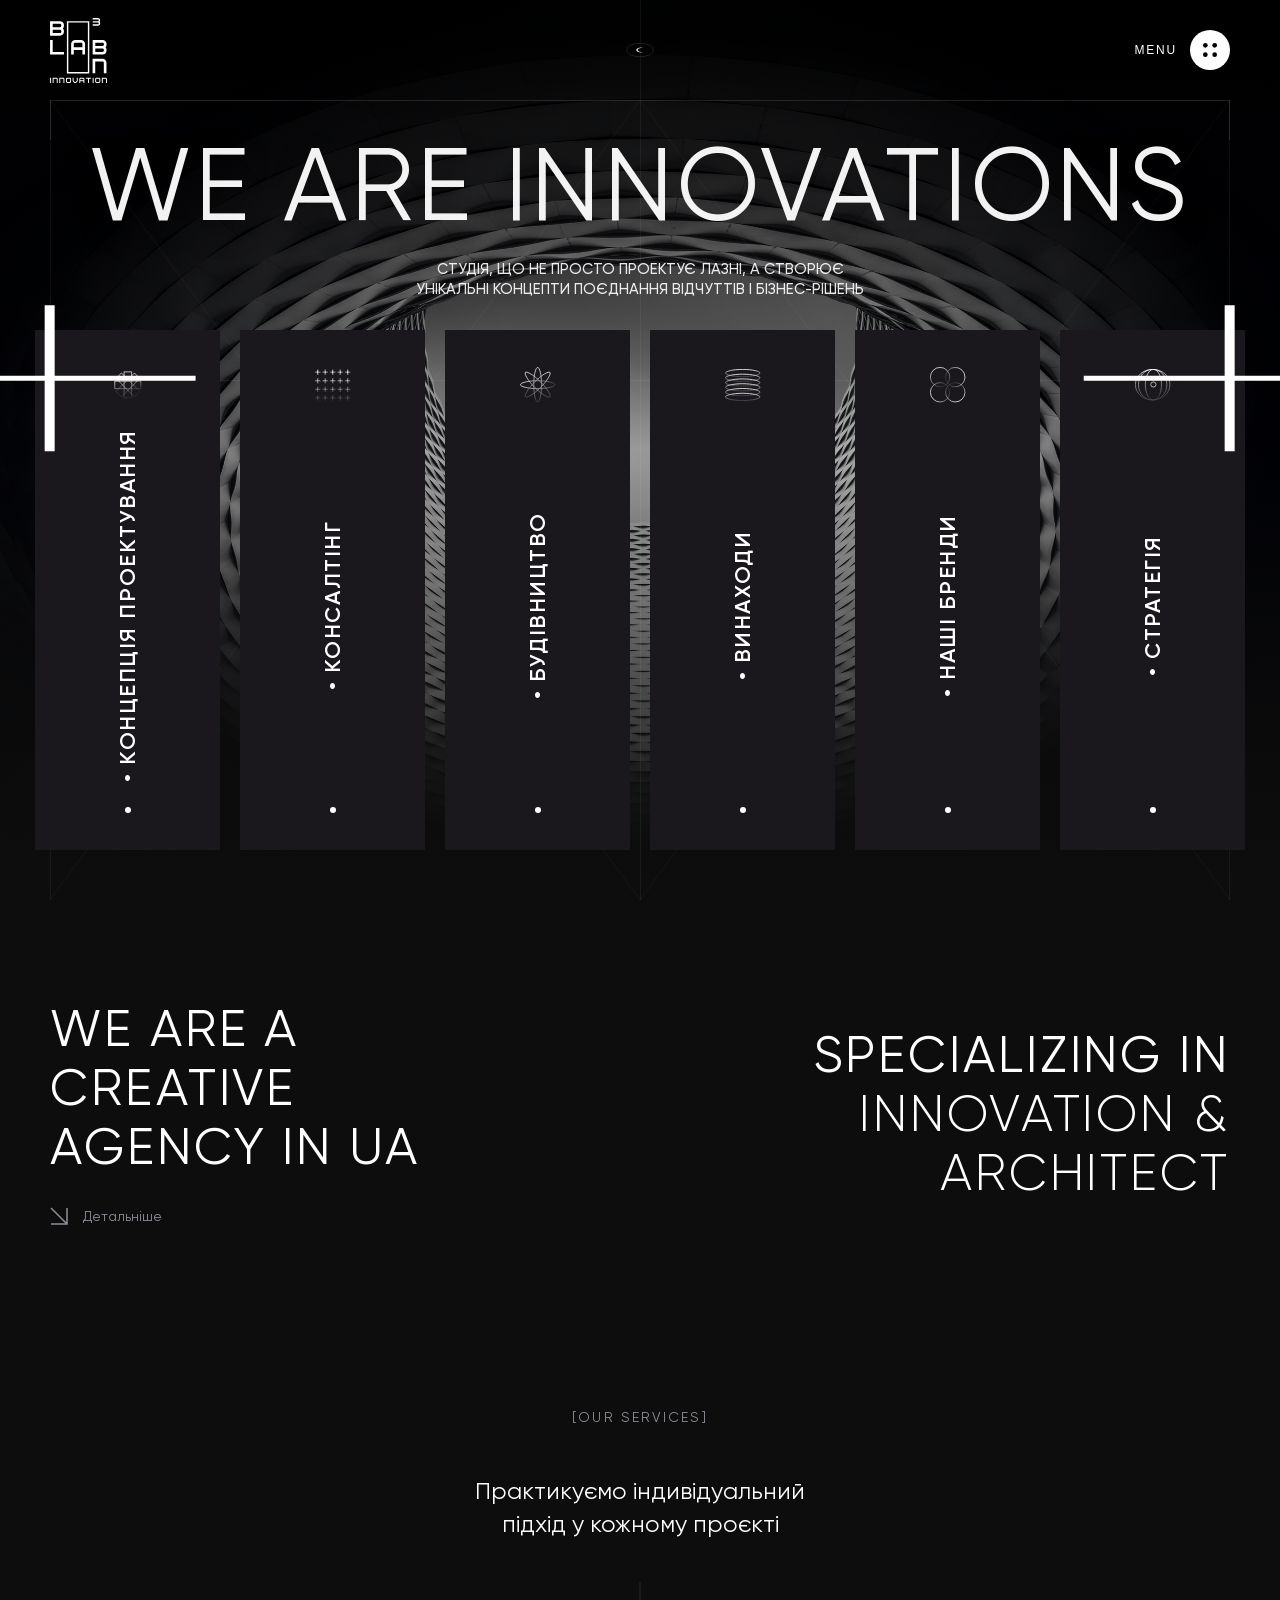
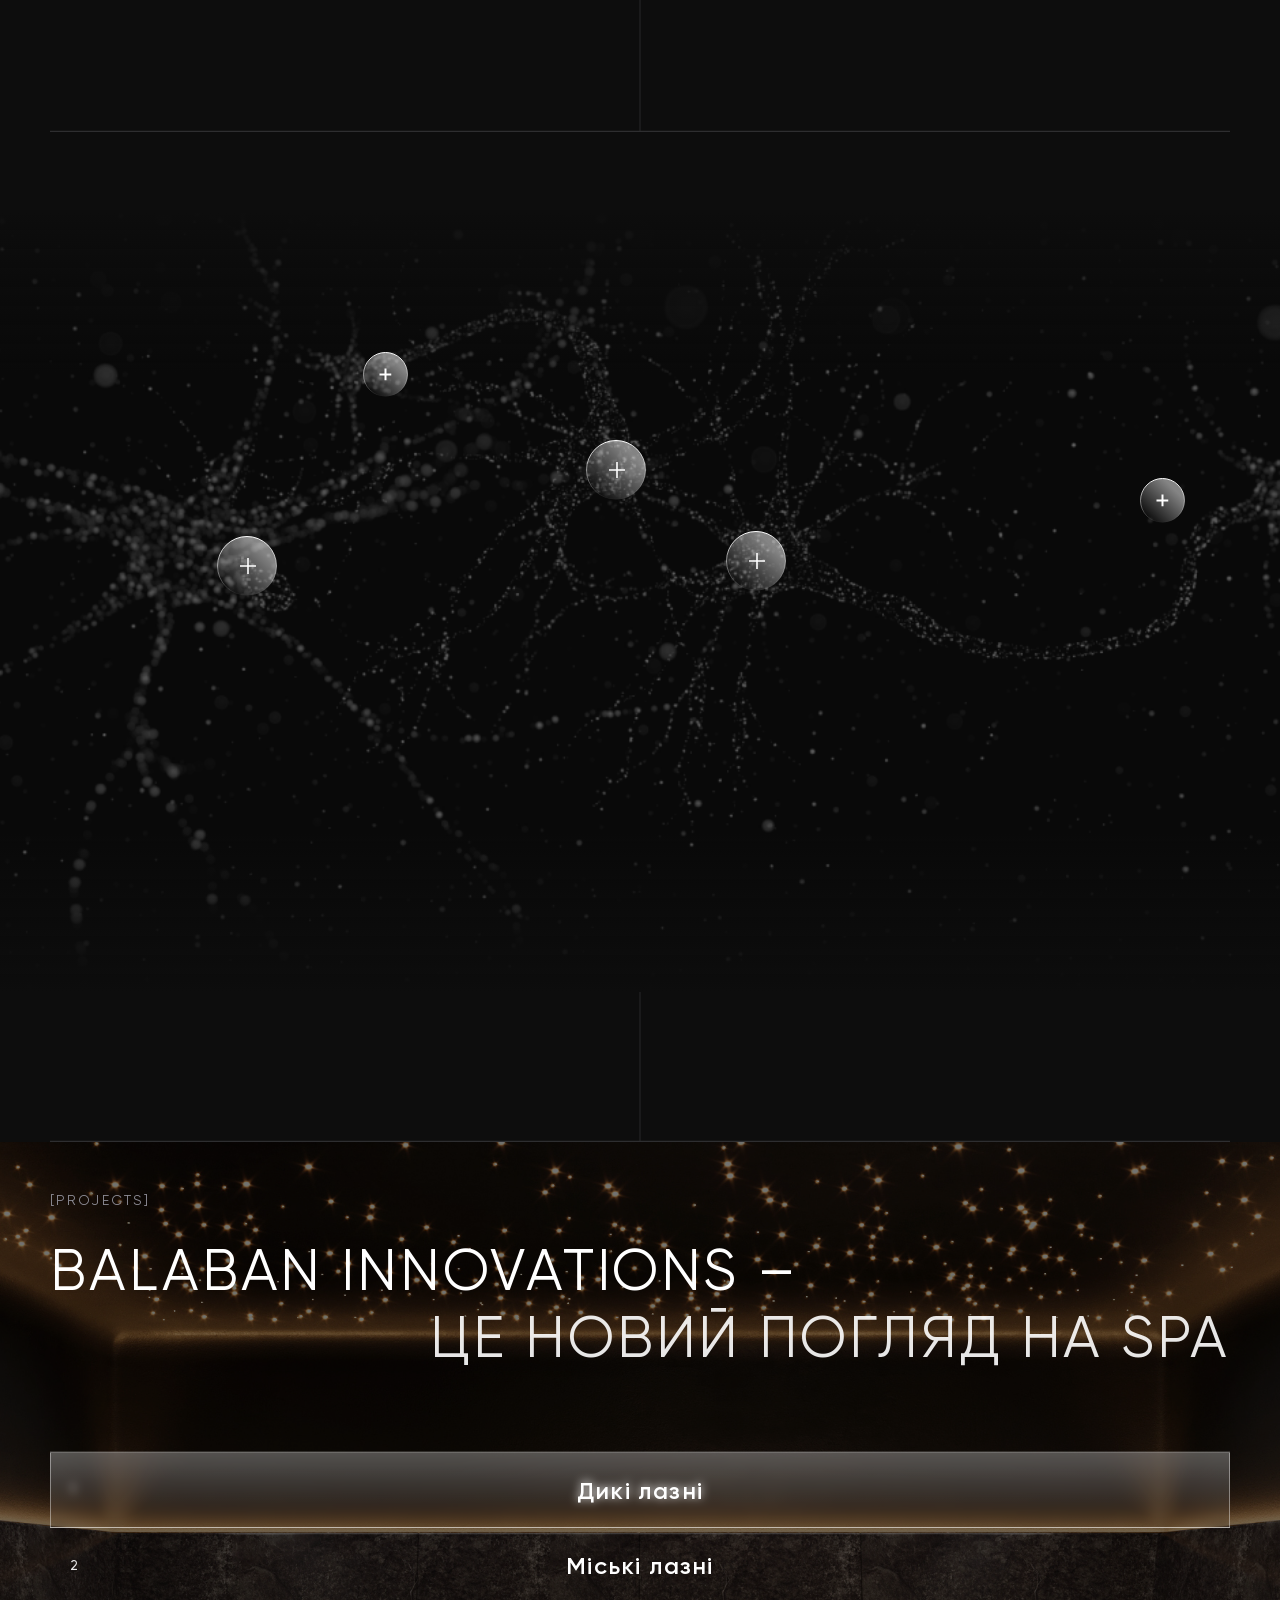
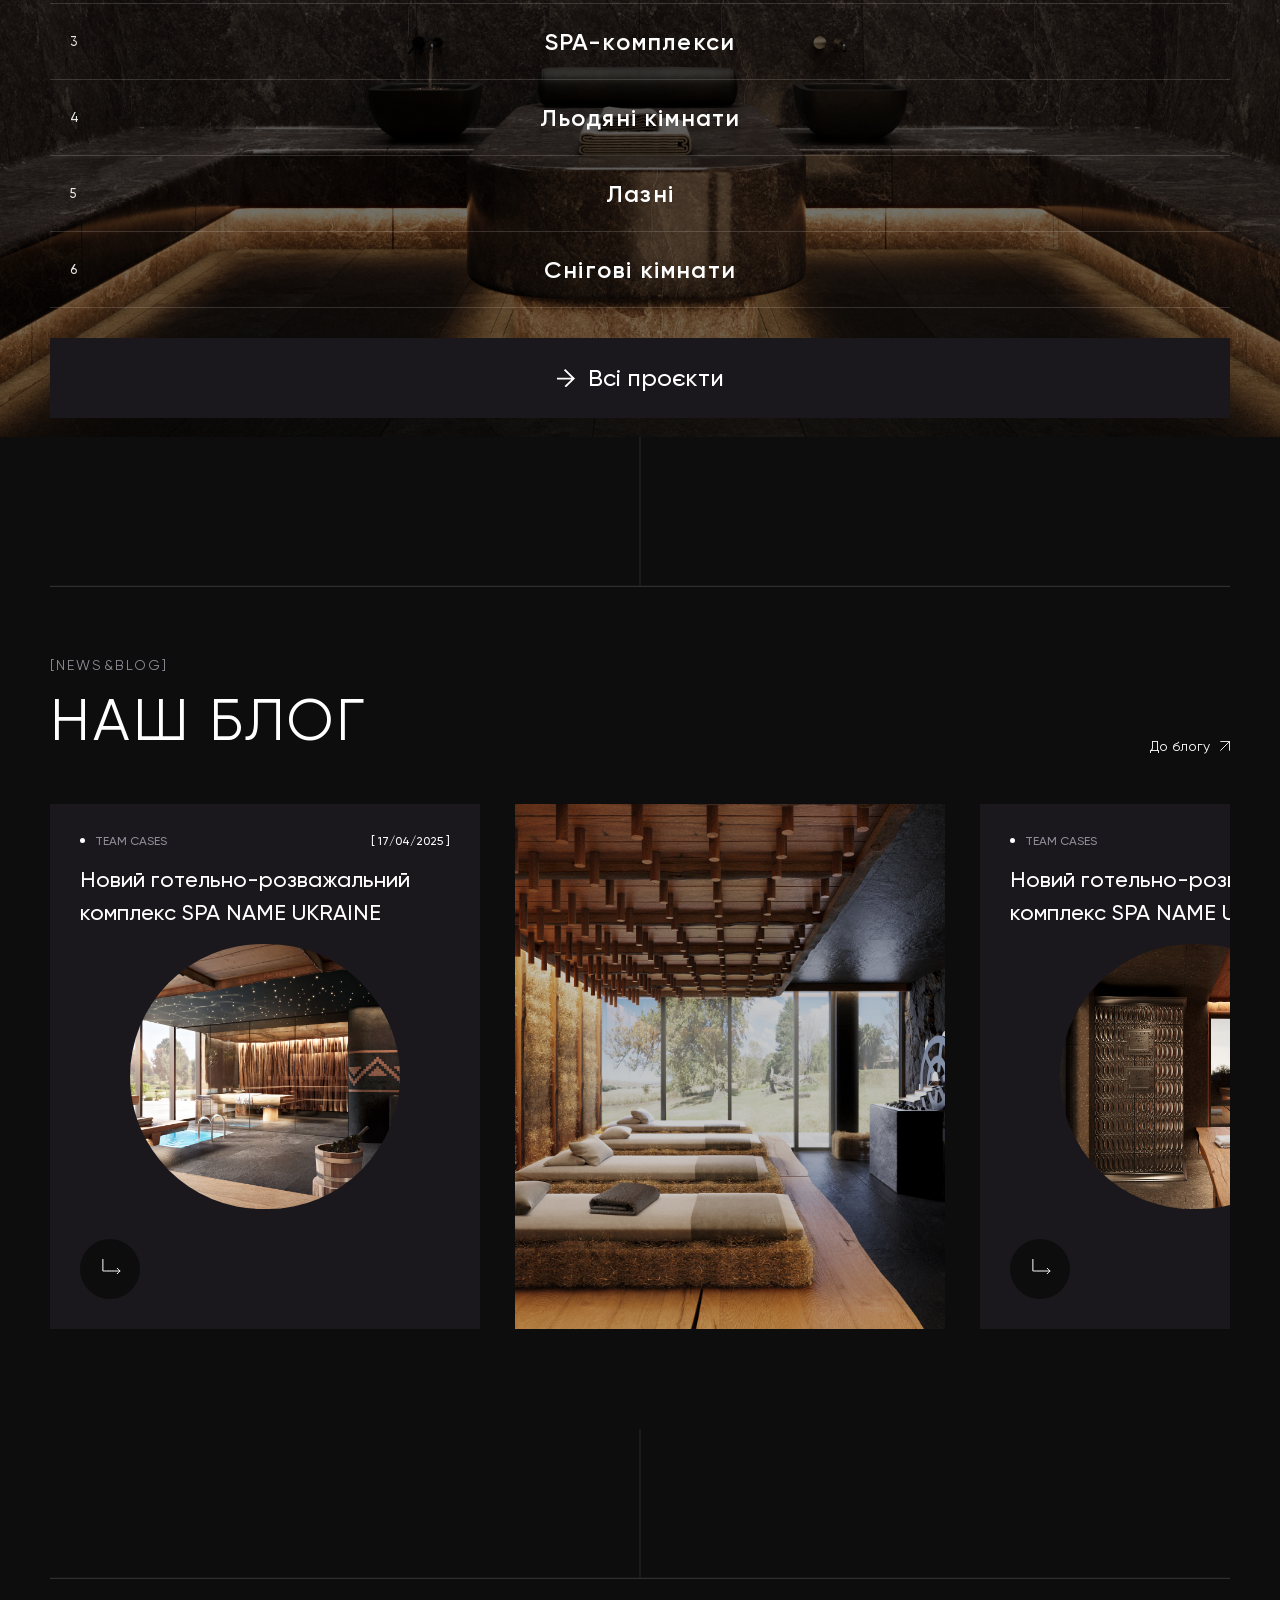
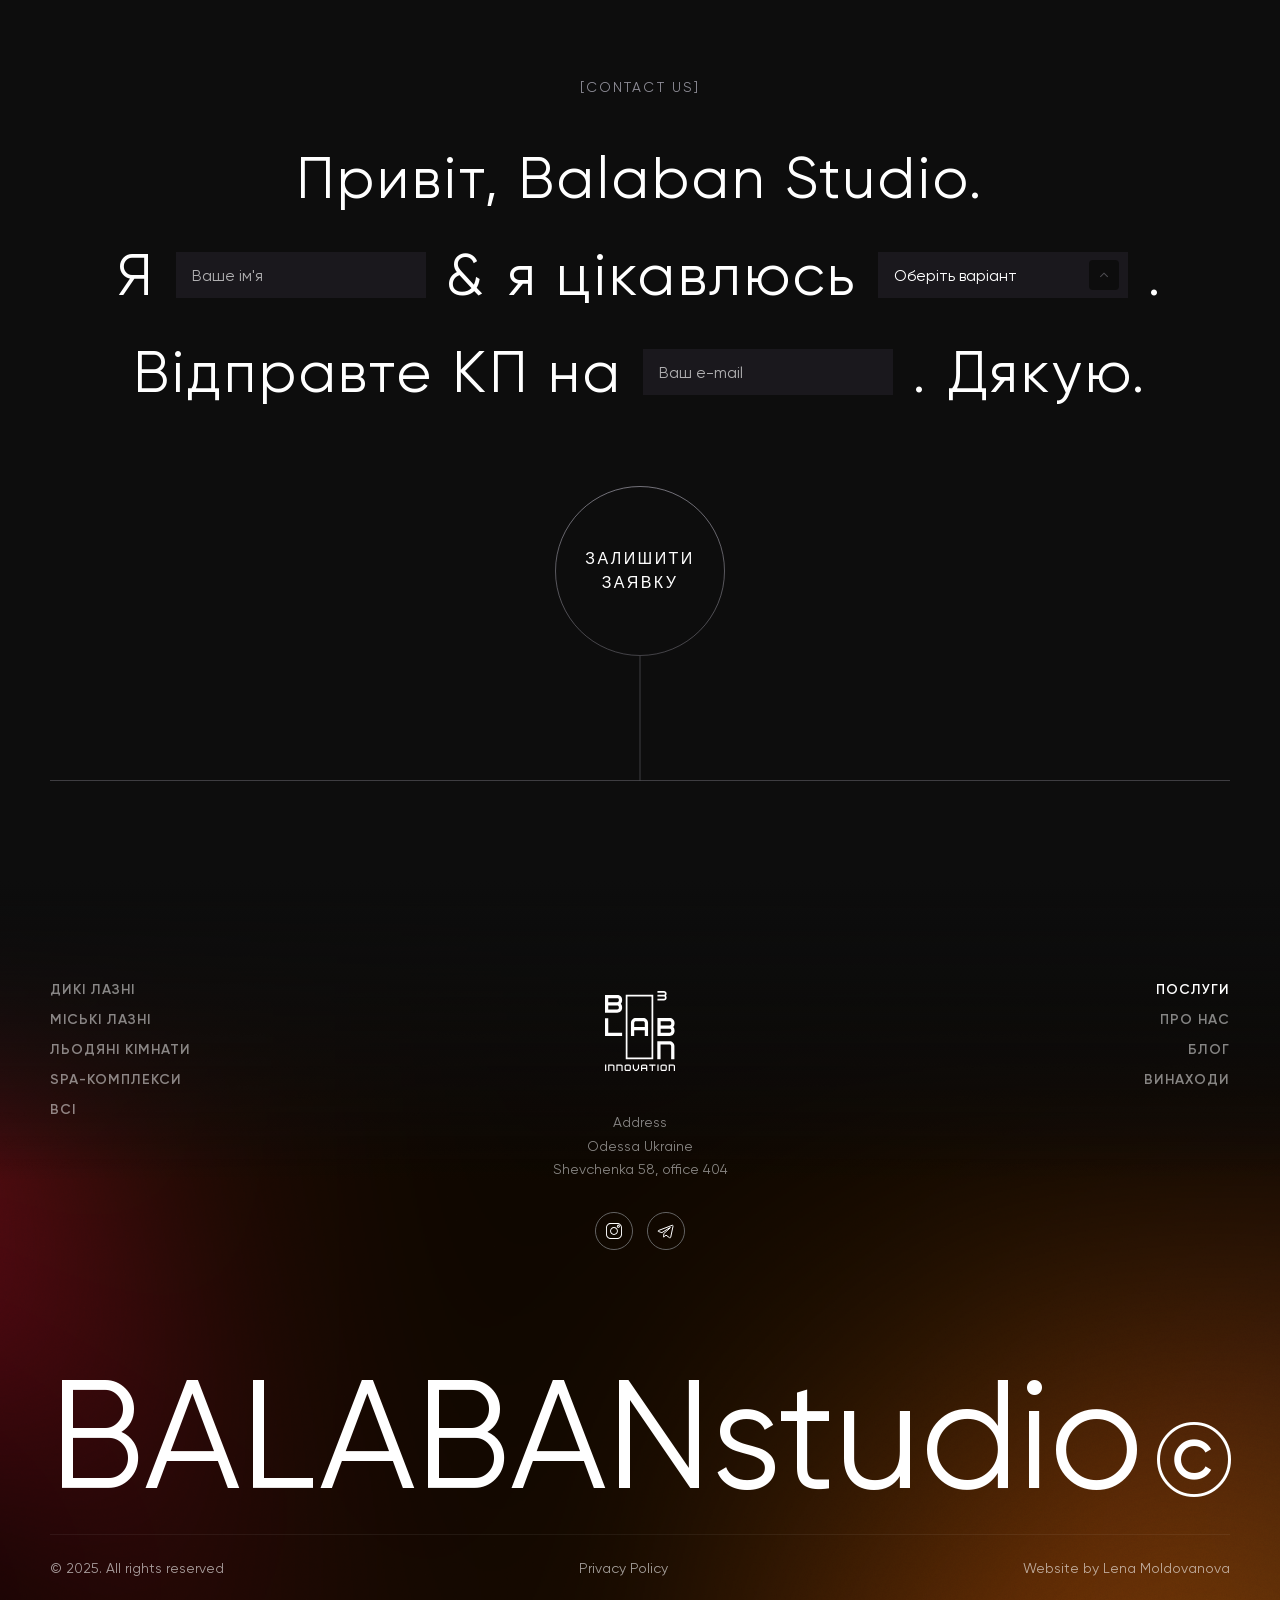
==== commit 13d5e4cd: "Remove background blueprint plan graphics and animation completely, synchronize index.html and index" ====
--- a/index.html
+++ b/index.html
@@ -20,11 +20,7 @@
 </head>
 <body class="dark-theme home-page">
     
-    <!-- Background Blueprint Plan Decor -->
-    <div class="bg-plan-container">
-        <div class="bg-plan-wrapper left"></div>
-        <div class="bg-plan-wrapper right"></div>
-    </div>
+
     
     <!-- Custom Follower Cursor for Blog Section -->
     <div id="blog-custom-cursor" class="custom-read-cursor">
@@ -255,9 +251,9 @@
             <div class="hero-add-right"><img src="assets/1c51f677f1507b194a8924a176f668caaa789d28.svg" alt="Plus decor"></div>
 
             <!-- Interactive 6-Column Accordion -->
-            <div class="hero-accordion-container">
+            <div class="hero-accordion-container no-hover">
                 <!-- Column 1 -->
-                <div class="accordion-col active" data-col="1" role="tab" tabindex="0" aria-expanded="true" style="--bg-url: url('assets/4489e0716cb3cb92929faecda755bacdad6c645d.png')">
+                <div class="accordion-col" data-col="1" role="tab" tabindex="0" aria-expanded="false" style="--bg-url: url('assets/4489e0716cb3cb92929faecda755bacdad6c645d.png')">
                     <div class="col-content-wrapper">
                         <div class="plus-icon-container">
                             <img src="assets/icon/1.svg" alt="Concept Icon" class="accordion-icon">
@@ -404,9 +400,7 @@
 
         <!-- SECTION 2: MISSION & CREATIVE AGENCY -->
         <section id="about" class="section-mission">
-            <!-- Background blueprint decorators for this section -->
-            <div class="bg-plan-wrapper left"></div>
-            <div class="bg-plan-wrapper right"></div>
+
             
             <div class="mission-wrapper">
                 <div class="mission-left">
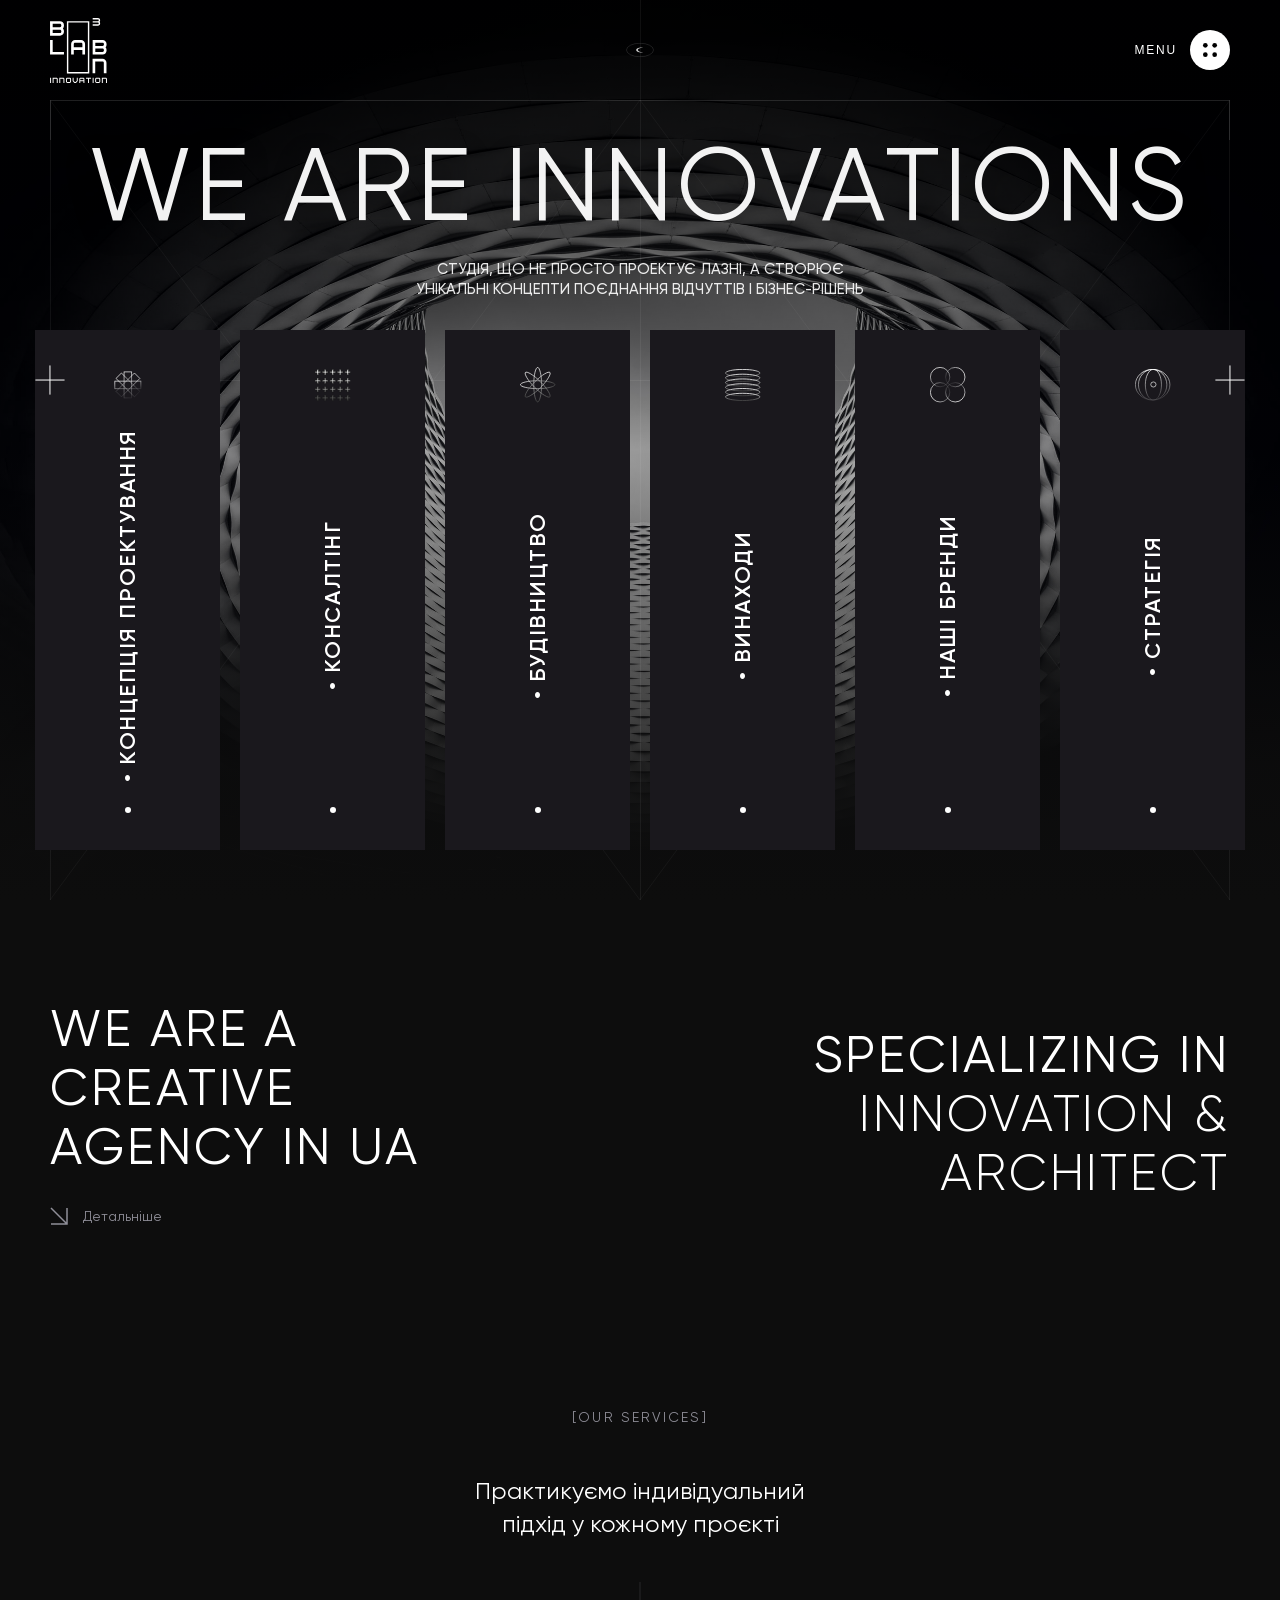
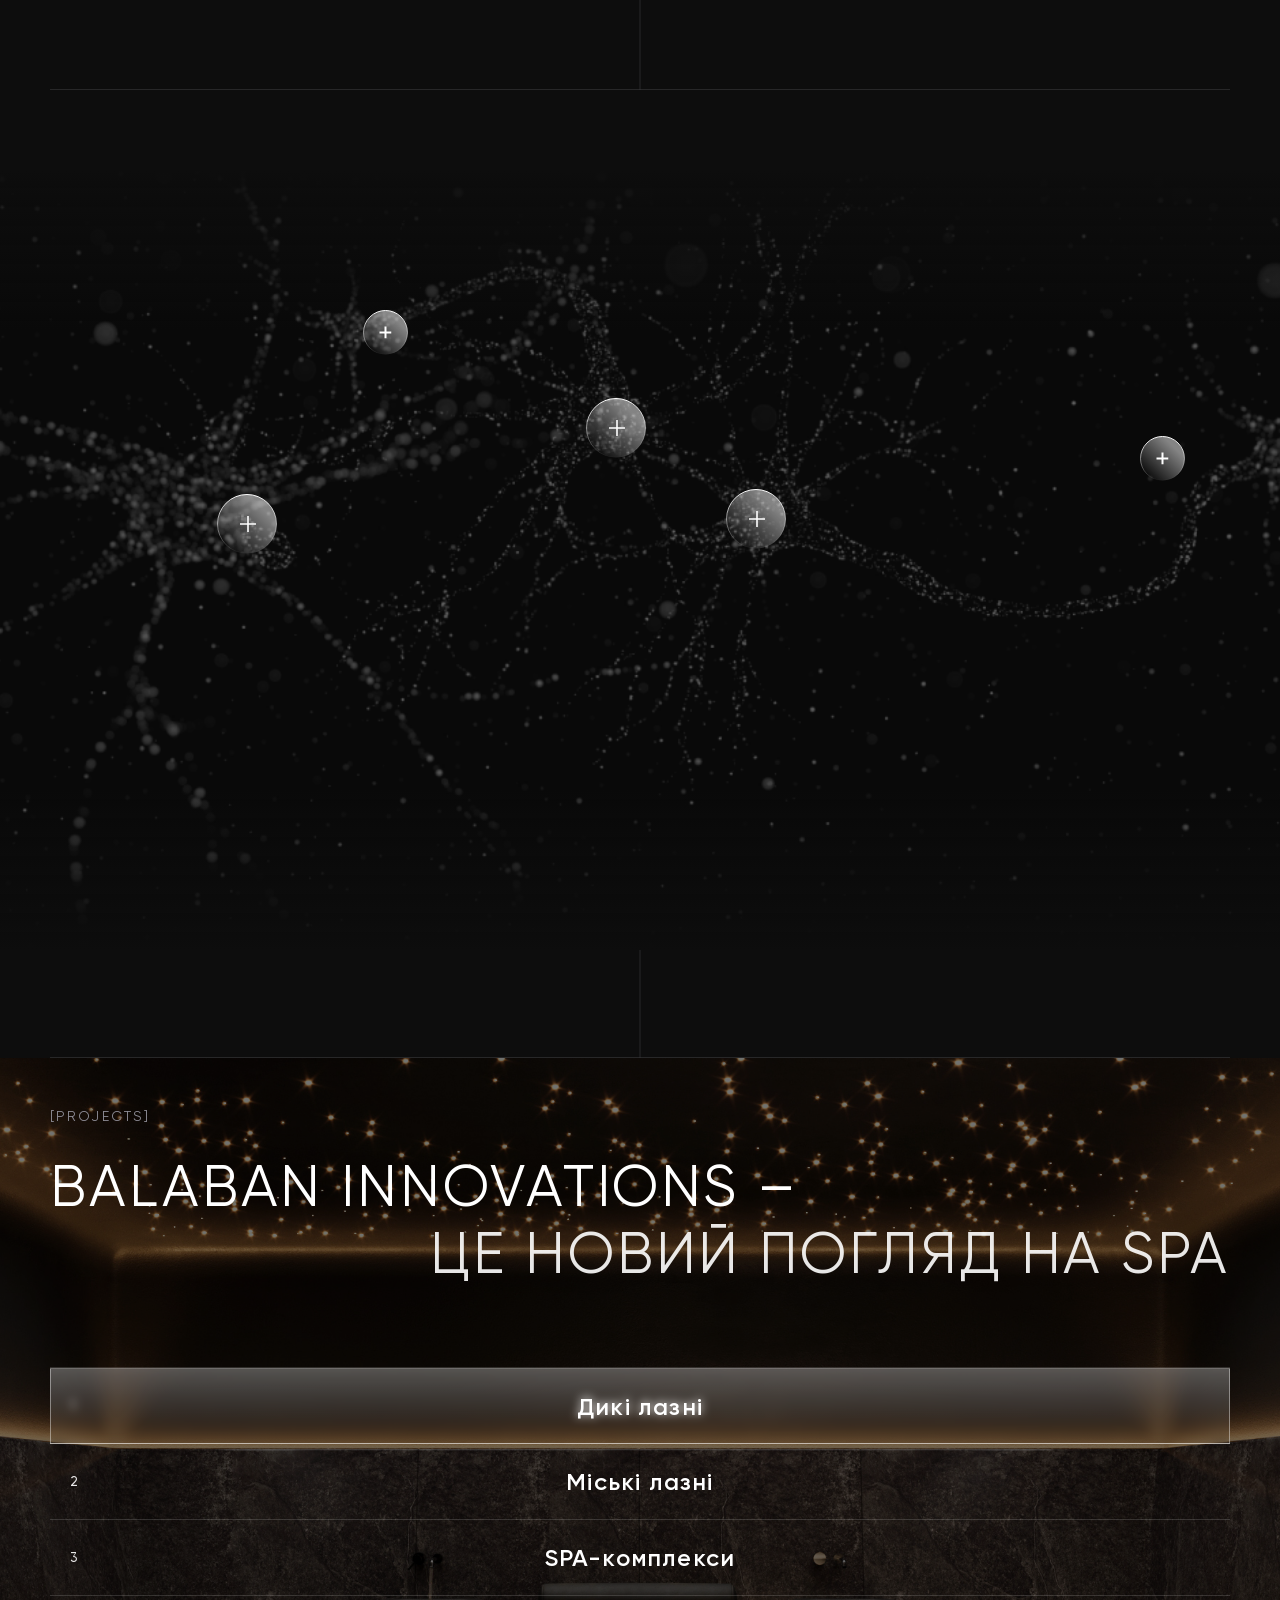
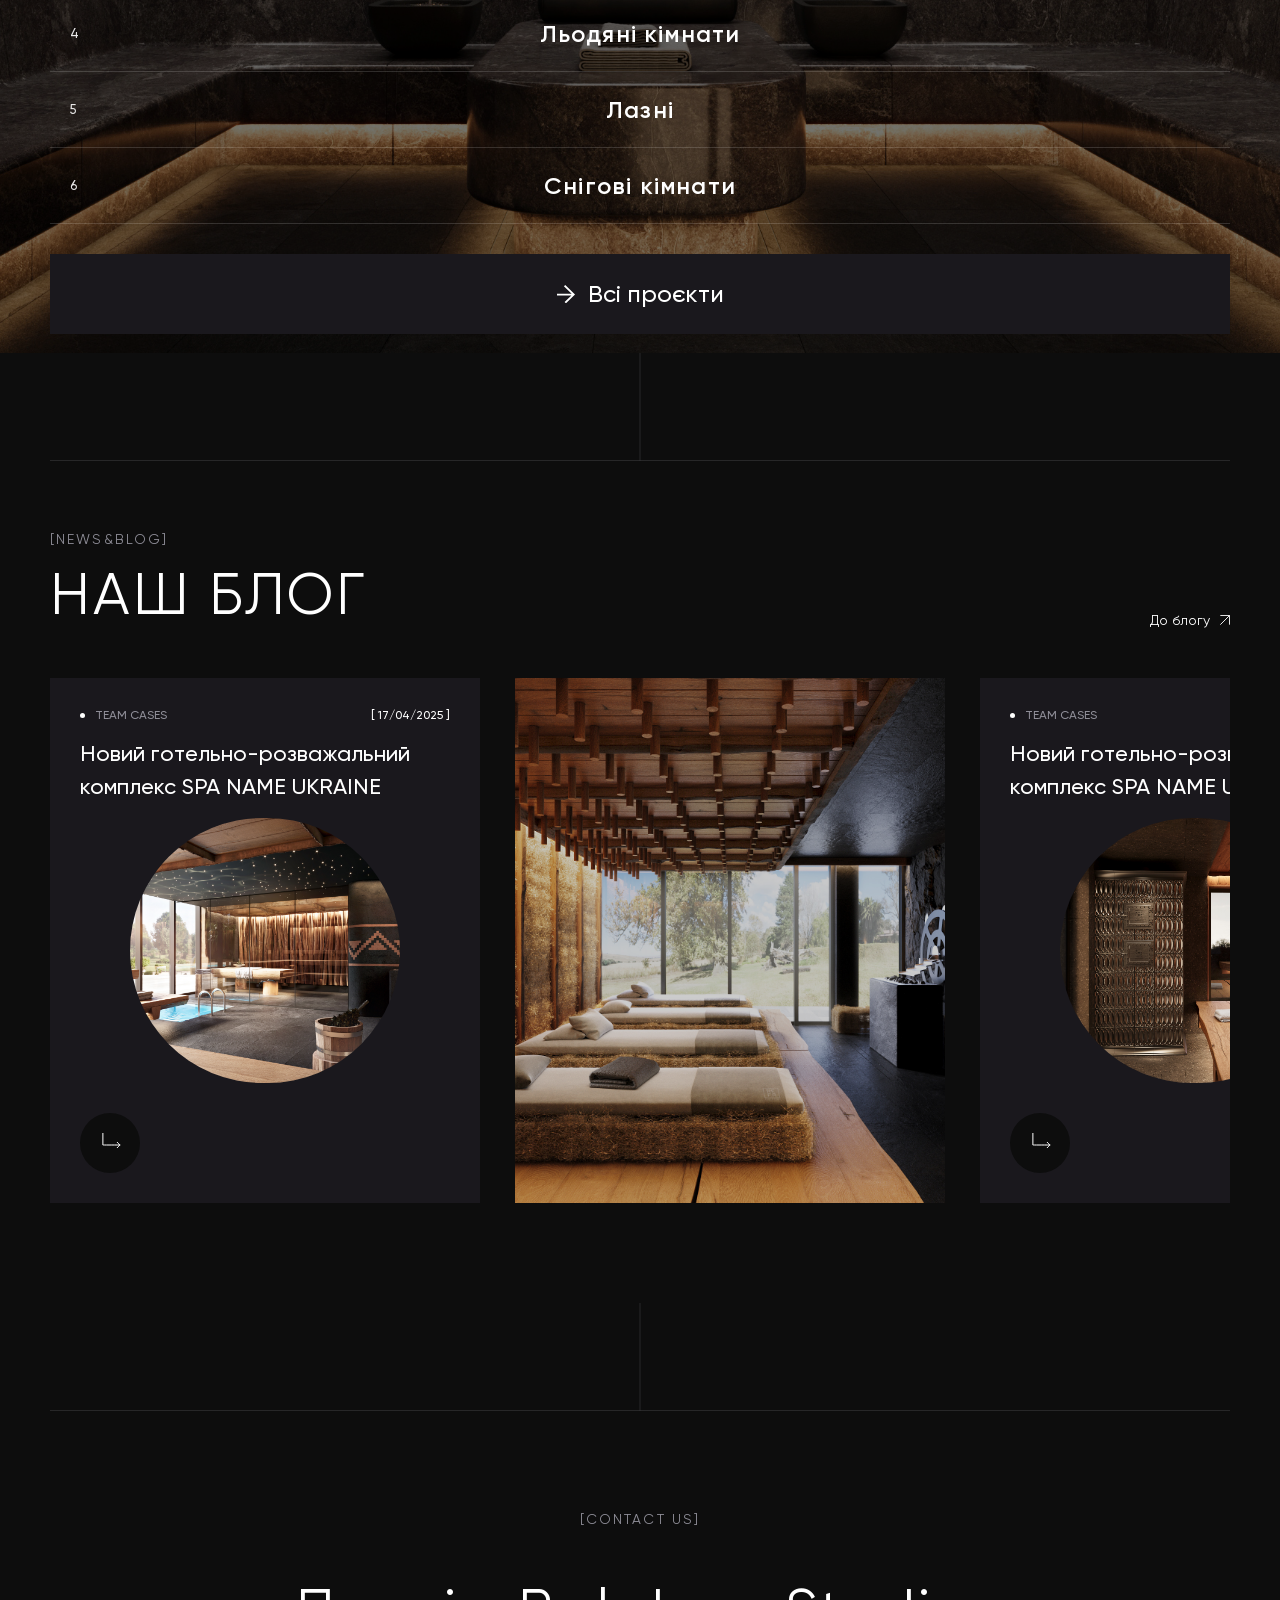
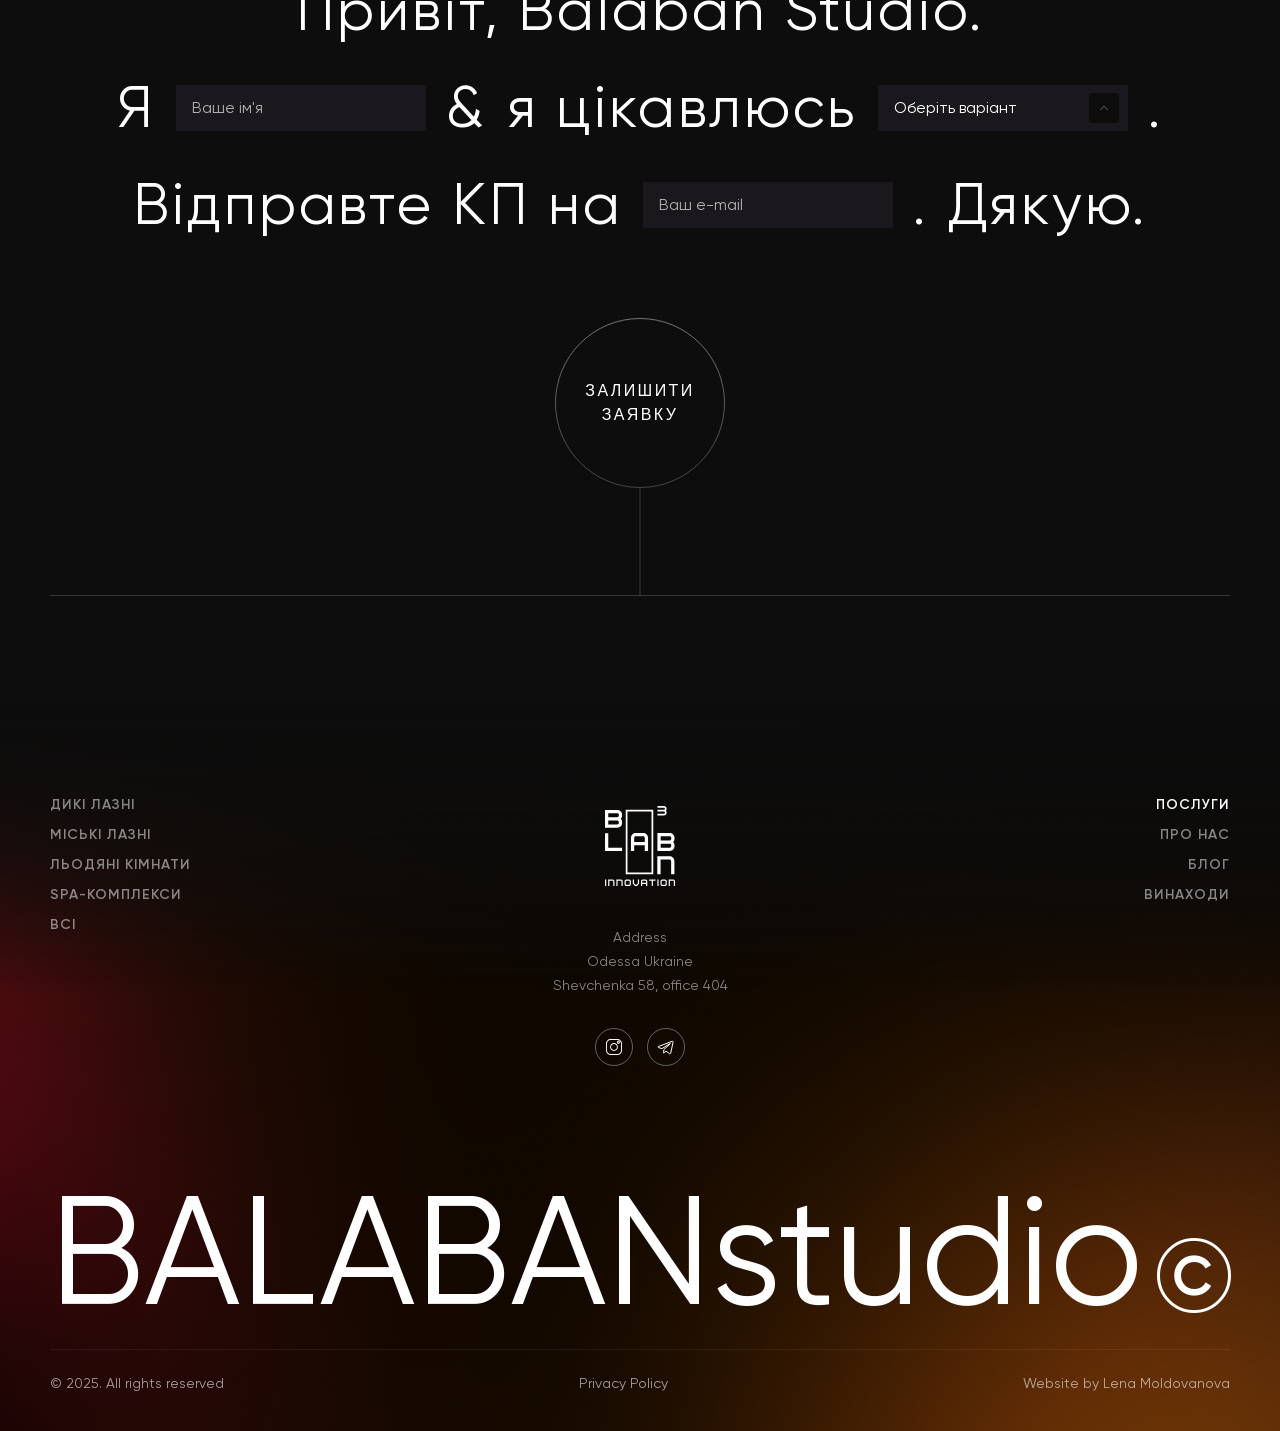
==== commit c1f1a092: "Fix mobile artifacts: oversized gesture hand & stretched decorative lines - .gesture-icon: replace w" ====
--- a/index.html
+++ b/index.html
@@ -16,7 +16,7 @@
     <link href="https://fonts.googleapis.com/css2?family=Manrope:wght@200..800&family=Playfair+Display:ital,wght@0,400..900;1,400..900&display=swap" rel="stylesheet">
     
     <!-- Custom CSS -->
-    <link rel="stylesheet" href="index.css?v=1.0.3">
+    <link rel="stylesheet" href="index.css?v=1.0.5">
 </head>
 <body class="dark-theme home-page">
     
--- a/index.css
+++ b/index.css
@@ -401,7 +401,7 @@
     display: flex;
     flex-direction: column;
     justify-content: space-between;
-    padding: 0 50px 45px 50px;
+    padding: 45px 50px;
     opacity: 0;
     visibility: hidden;
     transform: translateY(-100%);
@@ -854,6 +854,15 @@
     position: absolute;
     top: calc(100% - var(--accordion-height));
     z-index: 15;
+    width: 30px;
+    height: 30px;
+}
+
+.hero-add-left img,
+.hero-add-right img {
+    width: 100%;
+    height: 100%;
+    display: block;
 }
 
 .hero-add-left {
@@ -1182,6 +1191,7 @@
 .mission-center-vector img {
     width: 100%;
     height: auto;
+    aspect-ratio: 426 / 18;
 }
 
 /* ==========================================================================
@@ -1223,6 +1233,7 @@
 .arc-line {
     width: 100%;
     height: auto;
+    aspect-ratio: 1370 / 125.5;
     display: block;
 }
 
@@ -1639,8 +1650,9 @@
 }
 
 .gesture-icon {
-    width: 100%;
-    height: 100%;
+    width: 22px;
+    height: 28px;
+    flex-shrink: 0;
 }
 
 .projects-bottom-action {
@@ -2035,6 +2047,7 @@
 .horizontal-decor-line {
     width: 100%;
     height: auto;
+    aspect-ratio: 1370 / 125.5;
     max-height: 125px;
     display: block;
 }
@@ -2281,7 +2294,7 @@
 @media (max-width: 1024px) {
     /* Menu overlay */
     .menu-overlay {
-        padding: 0 50px 40px 50px;
+        padding: 50px 50px 40px 50px;
     }
     
     .menu-header {
@@ -2328,7 +2341,10 @@
     }
     
     .mission-center-vector {
-        margin: 20px 0;
+        flex: 0 0 auto;
+        width: 60%;
+        max-width: 240px;
+        margin: 20px auto;
     }
     
     /* Projects */
@@ -2415,6 +2431,20 @@
         top: 250px;
     }
     
+    .bg-plan-container,
+    .bg-plan-wrapper {
+        display: none !important;
+    }
+
+    .hero-add-left,
+    .hero-add-right {
+        display: none !important;
+    }
+
+    .menu-overlay {
+        padding: 70px 30px 40px 30px;
+    }
+
     /* Hero accordion converts to scrollable flex list on smaller screens */
     .hero-accordion-container {
         flex-direction: column;
@@ -2426,7 +2456,7 @@
     .accordion-col {
         width: 100%;
         max-width: none;
-        height: 100px;
+        height: 75px;
         flex-direction: row;
         align-items: center;
         justify-content: flex-start;
@@ -2434,8 +2464,28 @@
         border-radius: 0;
     }
     
-    .accordion-col::before {
-        opacity: 0.15;
+    .accordion-col::before,
+    .accordion-col::after,
+    .accordion-col.active::before,
+    .accordion-col.active::after {
+        display: none !important;
+    }
+
+    .plus-icon-container {
+        display: flex !important;
+        width: 30px;
+        height: 30px;
+        justify-content: center;
+        align-items: center;
+    }
+
+    .accordion-icon {
+        width: 30px !important;
+        height: 30px !important;
+    }
+
+    .dot-indicator {
+        display: none !important;
     }
     
     .accordion-col.active {
@@ -2447,11 +2497,13 @@
     }
     
     .col-content-wrapper {
-        flex-direction: row;
-        justify-content: flex-start;
-        gap: 20px;
+        display: flex;
+        flex-direction: row-reverse;
+        justify-content: space-between;
+        width: 100%;
         height: auto;
         align-items: center;
+        gap: 20px;
     }
     
     .accordion-col.active .col-content-wrapper {
@@ -2555,7 +2607,7 @@
 /* Mobile Breakpoint (480px and down - 360px optimized) */
 @media (max-width: 480px) {
     .menu-overlay {
-        padding: 0 20px 30px 20px;
+        padding: 75px 20px 30px 20px;
     }
     
     .menu-header {
@@ -3789,3 +3841,43 @@
 body.light-theme .image-caption {
     border-top-color: rgba(0, 0, 0, 0.08);
 }
+
+/* Force projects section to remain in dark theme styling even in light mode */
+body.light-theme .section-projects {
+    background-color: #0d0d0d;
+    --bg-dark: #0d0d0d;
+    --bg-card: rgba(255, 255, 255, 0.08);
+    --bg-card-hover: rgba(255, 255, 255, 0.15);
+    --text-white: #ffffff;
+    --text-gray: #8f8e98;
+    color: #ffffff;
+}
+
+body.light-theme .section-projects .projects-main-title {
+    color: #ffffff;
+}
+
+body.light-theme .section-projects .title-sub {
+    color: rgba(255, 255, 255, 0.9);
+}
+
+body.light-theme .section-projects .project-tab-item {
+    border-bottom: 1px solid rgba(255, 255, 255, 0.15);
+}
+
+body.light-theme .section-projects .projects-tabs-container {
+    border-top: 1px solid rgba(255, 255, 255, 0.15);
+}
+
+body.light-theme .btn-all-projects {
+    color: #ffffff !important;
+    background-color: rgba(255, 255, 255, 0.08) !important;
+}
+
+body.light-theme .btn-all-projects:hover {
+    background-color: rgba(255, 255, 255, 0.15) !important;
+}
+
+body.light-theme .btn-all-projects img {
+    filter: none !important;
+}
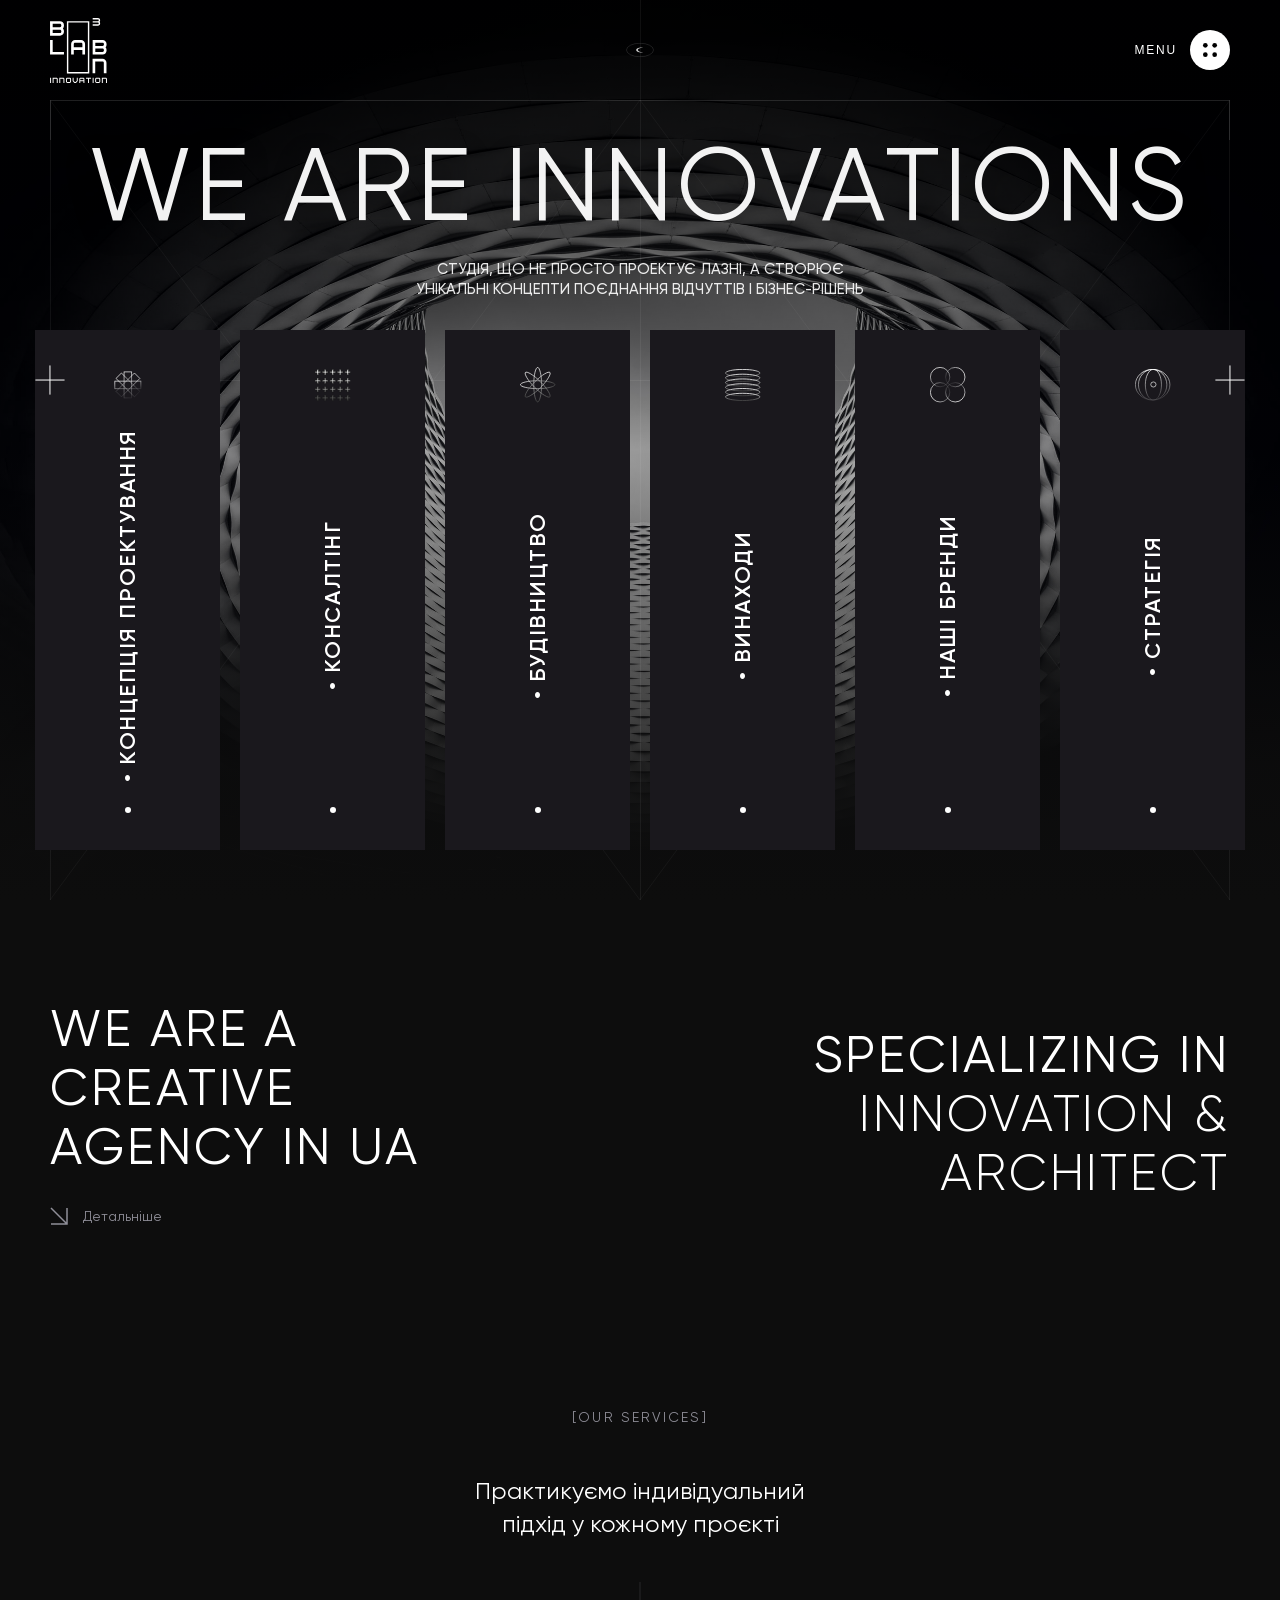
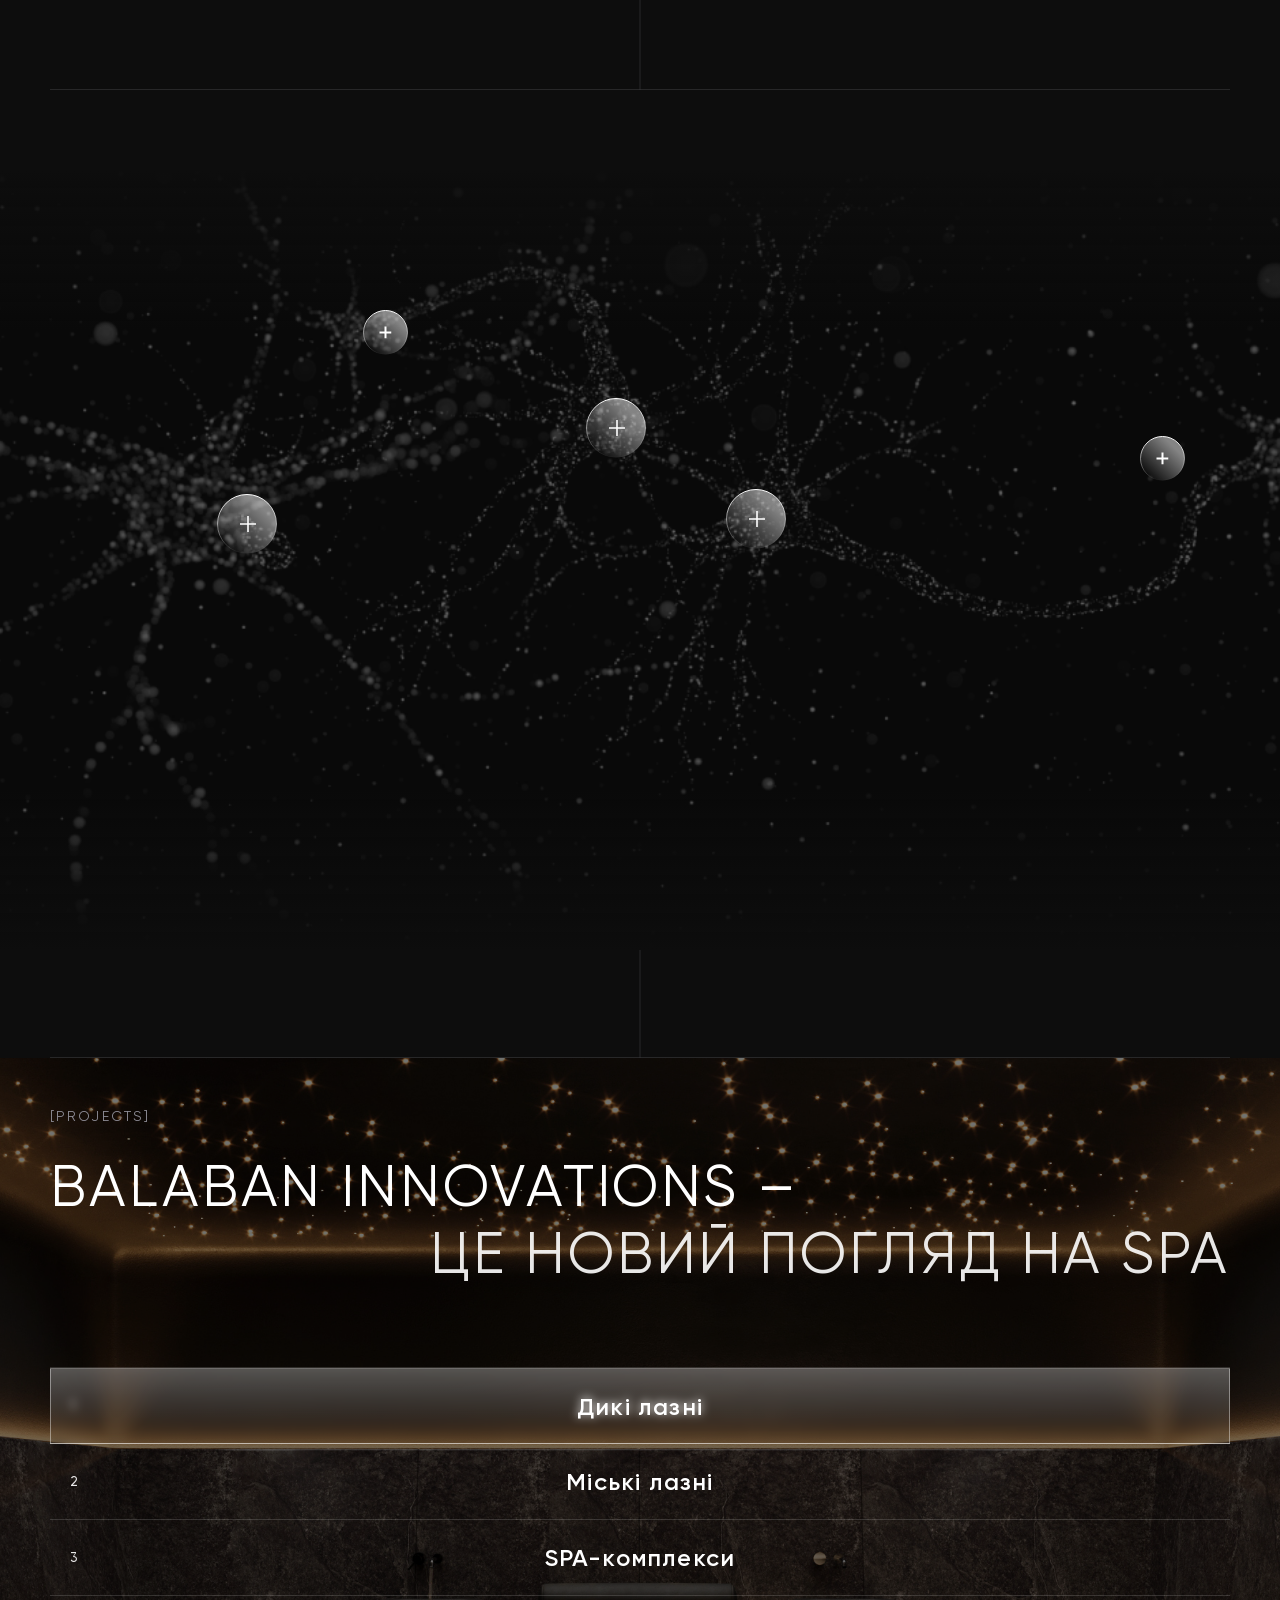
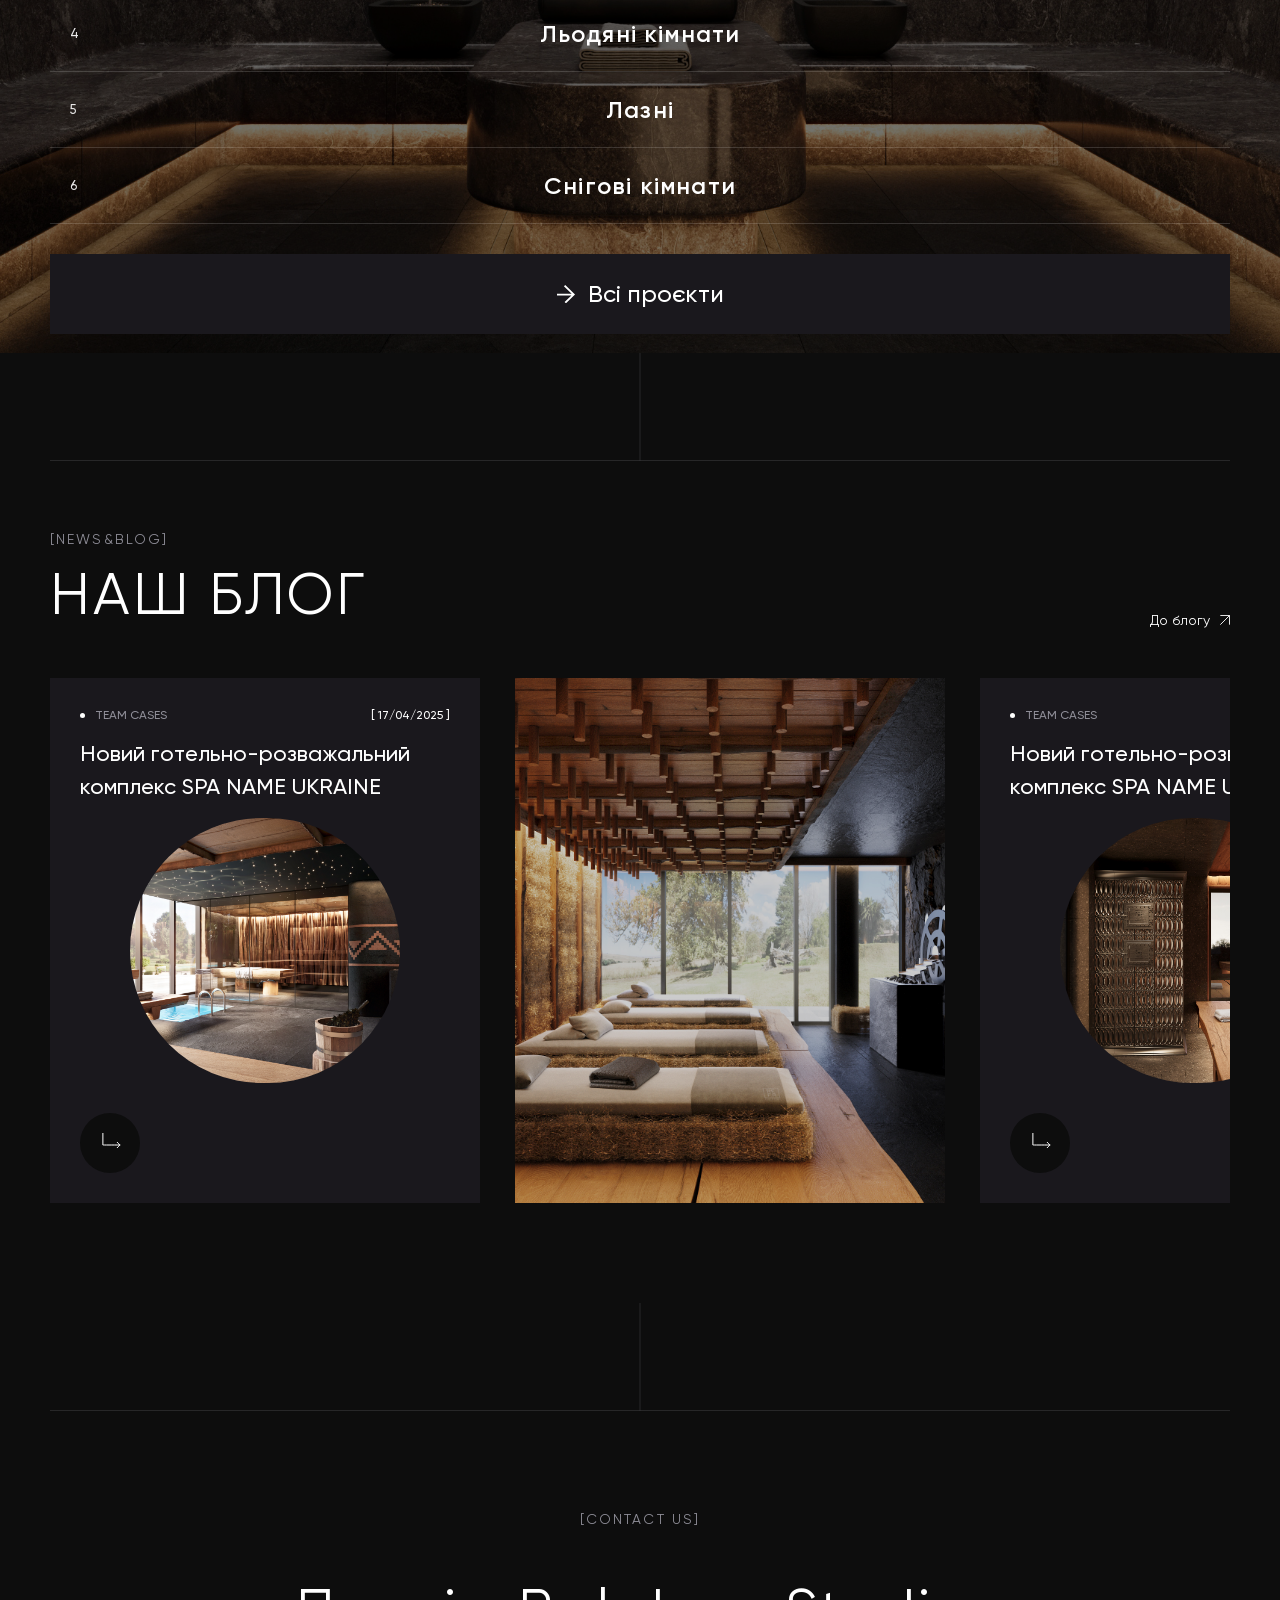
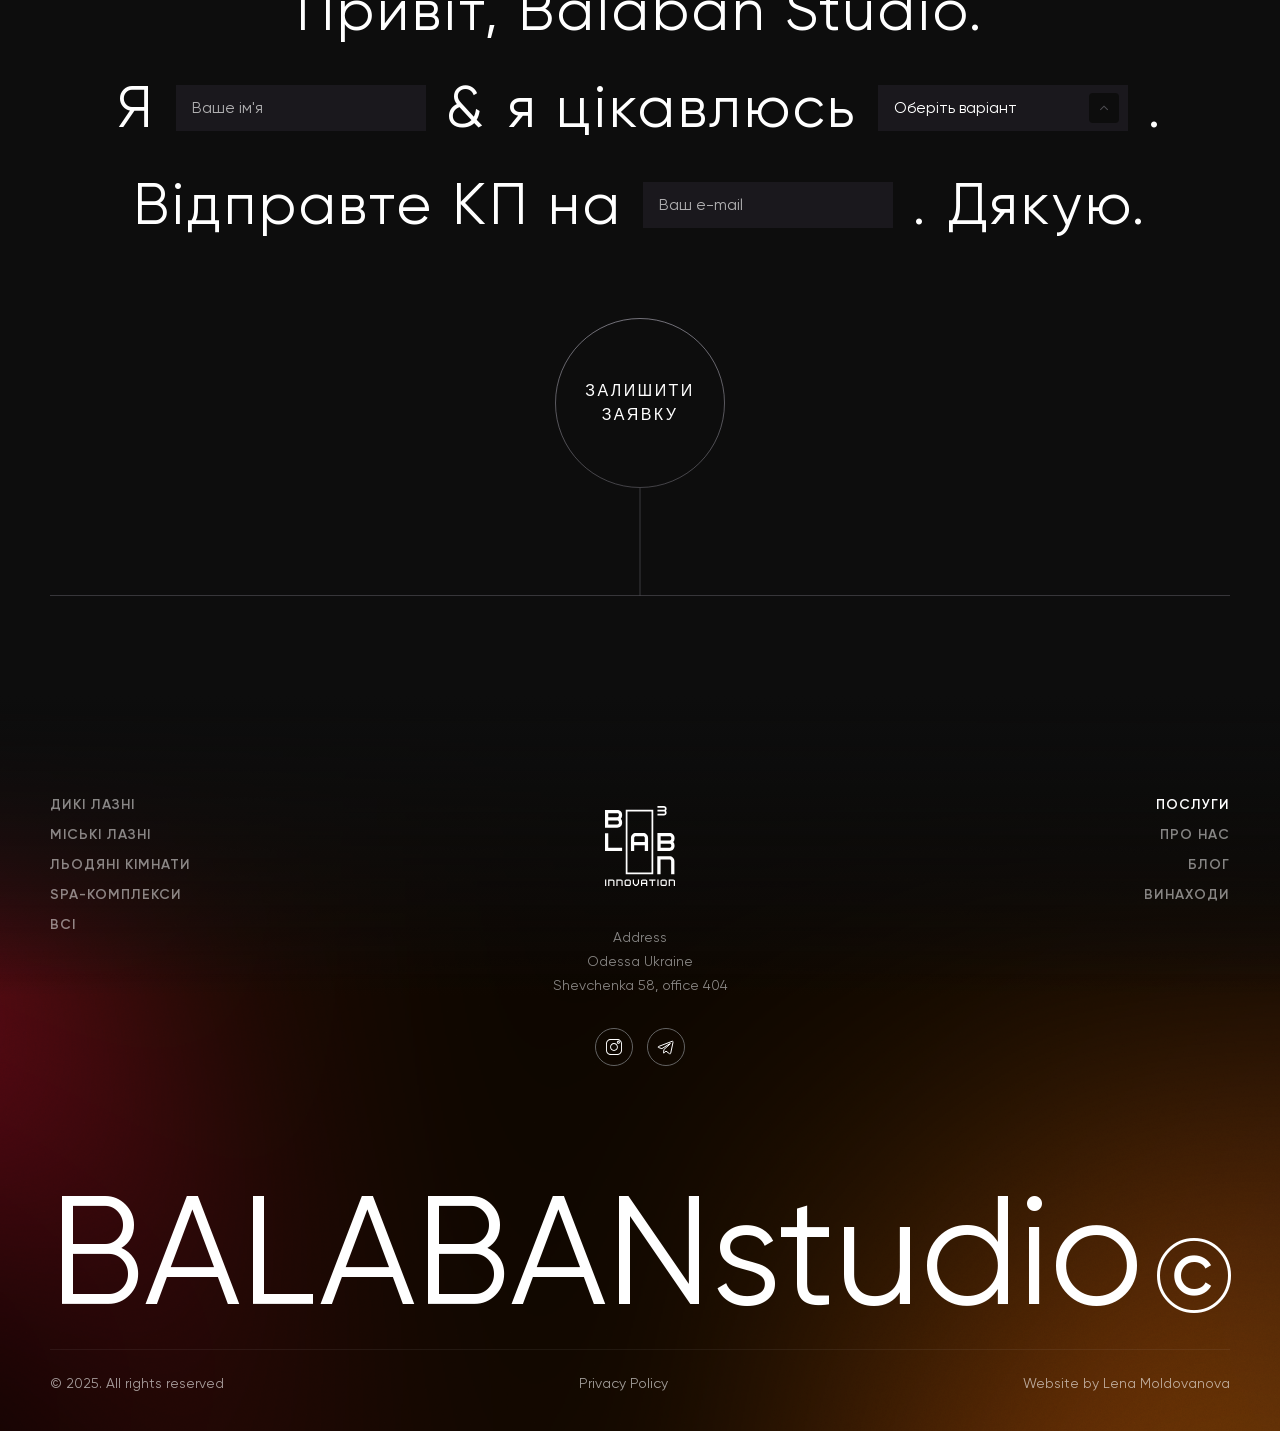
==== commit 16492488: "Redesign mobile hero & mission to match MAIN PAGE_360 - Hero becomes a vertical flow on mobile (≤768" ====
--- a/index.html
+++ b/index.html
@@ -16,7 +16,7 @@
     <link href="https://fonts.googleapis.com/css2?family=Manrope:wght@200..800&family=Playfair+Display:ital,wght@0,400..900;1,400..900&display=swap" rel="stylesheet">
     
     <!-- Custom CSS -->
-    <link rel="stylesheet" href="index.css?v=1.0.5">
+    <link rel="stylesheet" href="index.css?v=1.0.6">
 </head>
 <body class="dark-theme home-page">
     
@@ -247,8 +247,10 @@
             </div>
 
             <!-- Horizontal line split decorators -->
-            <div class="hero-add-left"><img src="assets/1c51f677f1507b194a8924a176f668caaa789d28.svg" alt="Plus decor"></div>
-            <div class="hero-add-right"><img src="assets/1c51f677f1507b194a8924a176f668caaa789d28.svg" alt="Plus decor"></div>
+            <div class="hero-plus-row">
+                <div class="hero-add-left"><img src="assets/1c51f677f1507b194a8924a176f668caaa789d28.svg" alt="Plus decor"></div>
+                <div class="hero-add-right"><img src="assets/1c51f677f1507b194a8924a176f668caaa789d28.svg" alt="Plus decor"></div>
+            </div>
 
             <!-- Interactive 6-Column Accordion -->
             <div class="hero-accordion-container no-hover">
--- a/index.css
+++ b/index.css
@@ -849,6 +849,11 @@
     text-shadow: 0 10px 30px rgba(0,0,0,0.5);
 }
 
+/* Wrapper is transparent on desktop so children keep absolute positioning */
+.hero-plus-row {
+    display: contents;
+}
+
 .hero-add-left,
 .hero-add-right {
     position: absolute;
@@ -2401,78 +2406,167 @@
 @media (max-width: 768px) {
     .section-hero {
         height: auto;
-        min-height: 100dvh;
-        padding-bottom: 40px;
+        min-height: auto;
+        padding: 100px 20px 30px;
+        justify-content: flex-start;
         overflow: visible;
     }
 
     .main-header {
         padding: 0 20px;
     }
-    
+
     .main-header .header-container {
         height: 70px;
     }
-    
+
     .main-header.scrolled .header-container {
         height: 60px;
     }
-    
+
+    /* Clean dark hero backdrop on mobile */
+    .hero-bg-img {
+        opacity: 0.16;
+    }
+
+    .grid-diagonals,
+    .grid-line-vertical,
+    .grid-line-horizontal.accordion-top {
+        display: none;
+    }
+
+    .grid-bracket {
+        top: 86px;
+        left: 20px;
+        right: 20px;
+        height: 24px;
+    }
+
+    /* Title + subtitle flow at top */
     .hero-title-container {
-        top: 130px;
-        left: 20px;
+        position: static;
+        order: 1;
+        top: auto;
+        left: auto;
         transform: none;
-        text-align: left;
-        width: auto;
-    }
-    
+        text-align: center;
+        width: 100%;
+        margin-top: 16px;
+    }
+
+    .hero-title {
+        font-size: clamp(40px, 13vw, 60px);
+        line-height: 1.0;
+        letter-spacing: 1.5px;
+    }
+
     .hero-center-desc {
-        width: 90%;
-        top: 250px;
-    }
-    
+        position: static;
+        order: 2;
+        top: auto;
+        left: auto;
+        transform: none;
+        width: 100%;
+        margin: 16px auto 0;
+        text-align: center;
+    }
+
+    /* Plus decorator row */
+    .hero-plus-row {
+        display: flex;
+        order: 3;
+        justify-content: space-between;
+        align-items: center;
+        width: 100%;
+        margin: 26px 0 22px;
+    }
+
+    .hero-add-left,
+    .hero-add-right {
+        display: block !important;
+        position: static;
+        top: auto;
+        left: auto;
+        right: auto;
+        transform: none;
+        width: 20px;
+        height: 20px;
+    }
+
     .bg-plan-container,
     .bg-plan-wrapper {
         display: none !important;
     }
 
-    .hero-add-left,
-    .hero-add-right {
-        display: none !important;
-    }
-
     .menu-overlay {
         padding: 70px 30px 40px 30px;
     }
 
-    /* Hero accordion converts to scrollable flex list on smaller screens */
+    /* Accordion as compact stacked cards */
     .hero-accordion-container {
+        order: 4;
         flex-direction: column;
         height: auto;
-        gap: 10px;
+        gap: 12px;
+        width: 100%;
+        max-width: none;
         background: none;
     }
-    
+
     .accordion-col {
         width: 100%;
         max-width: none;
-        height: 75px;
-        flex-direction: row;
-        align-items: center;
-        justify-content: flex-start;
-        padding: 20px;
-        border-radius: 0;
-    }
-    
-    .accordion-col::before,
+        min-height: 70px;
+        height: auto;
+        flex: none;
+        flex-direction: column;
+        align-items: stretch;
+        justify-content: center;
+        padding: 22px 26px;
+        border-radius: 4px;
+        background-color: var(--bg-card);
+    }
+
     .accordion-col::after,
     .accordion-col.active::before,
     .accordion-col.active::after {
         display: none !important;
     }
 
+    /* small dark notch on the left edge */
+    .accordion-col::before {
+        display: block !important;
+        content: '';
+        position: absolute;
+        left: -1px;
+        top: 50%;
+        transform: translateY(-50%);
+        width: 14px;
+        height: 22px;
+        background-image: none;
+        background-color: var(--bg-dark);
+        opacity: 1;
+        z-index: 4;
+    }
+
+    .col-content-wrapper {
+        position: relative;
+        display: flex;
+        flex-direction: row;
+        justify-content: center;
+        align-items: center;
+        width: 100%;
+        height: auto;
+        padding: 0 38px;
+        gap: 0;
+    }
+
     .plus-icon-container {
         display: flex !important;
+        position: absolute;
+        right: 0;
+        top: 50%;
+        transform: translateY(-50%);
         width: 30px;
         height: 30px;
         justify-content: center;
@@ -2480,68 +2574,106 @@
     }
 
     .accordion-icon {
-        width: 30px !important;
-        height: 30px !important;
+        width: 26px !important;
+        height: 26px !important;
     }
 
     .dot-indicator {
         display: none !important;
     }
-    
-    .accordion-col.active {
-        height: 250px;
-        flex: none;
-        flex-direction: column;
-        align-items: flex-start;
-        justify-content: space-between;
-    }
-    
-    .col-content-wrapper {
-        display: flex;
-        flex-direction: row-reverse;
-        justify-content: space-between;
-        width: 100%;
-        height: auto;
-        align-items: center;
-        gap: 20px;
-    }
-    
-    .accordion-col.active .col-content-wrapper {
-        width: 100%;
-        justify-content: space-between;
-    }
-    
+
     .col-title-rotate {
         transform: none !important;
         margin: 0;
-    }
-    
+        text-align: center;
+    }
+
     .col-title-rotate h2 {
-        font-size: 18px;
-    }
-    
-    .dot-indicator {
-        margin-left: auto;
-    }
-    
+        font-size: 13px;
+        font-weight: 600;
+        letter-spacing: 0.8px;
+    }
+
+    .accordion-col.active {
+        height: auto;
+        min-height: 70px;
+        flex: none;
+        flex-direction: column;
+        align-items: stretch;
+        justify-content: center;
+    }
+
+    .accordion-col.active .col-content-wrapper {
+        width: 100%;
+        justify-content: center;
+    }
+
+    /* collapse hidden details so cards stay compact until tapped */
     .col-expanded-details {
         position: relative;
-        bottom: 0;
-        left: 0;
-        right: 0;
-        margin-top: 20px;
+        width: 100%;
+        max-height: 0;
+        overflow: hidden;
+        margin-top: 0;
         opacity: 0;
-        transform: translateY(10px);
+        transform: none;
         pointer-events: none;
-        transition: opacity 0.3s ease, transform 0.3s ease;
-    }
-    
+        transition: max-height 0.45s ease, opacity 0.3s ease, margin-top 0.3s ease;
+    }
+
     .accordion-col.active .col-expanded-details {
+        max-height: 280px;
         opacity: 1;
-        transform: translateY(0);
+        margin-top: 16px;
         pointer-events: auto;
     }
-    
+
+    /* Mission: left heading + down arrow, right heading below (matches 360 design) */
+    .mission-wrapper {
+        display: grid;
+        grid-template-columns: 1fr auto;
+        grid-template-areas:
+            "left arrow"
+            "right right";
+        gap: 60px 18px;
+        align-items: start;
+        text-align: left;
+    }
+
+    .mission-left {
+        grid-area: left;
+    }
+
+    .mission-right {
+        grid-area: right;
+    }
+
+    .section-heading.text-left {
+        text-align: left;
+    }
+
+    .section-heading.text-right {
+        text-align: right;
+    }
+
+    .mission-center-vector {
+        grid-area: arrow;
+        flex: none;
+        width: 40px;
+        max-width: 40px;
+        height: 56px;
+        margin: 10px 0 0;
+        display: flex;
+        align-items: flex-start;
+        justify-content: center;
+    }
+
+    .mission-center-vector img {
+        width: 56px;
+        transform: rotate(90deg);
+        transform-origin: top center;
+    }
+
     /* Synapse Hotspots */
     .section-synapse {
         height: 600px;
@@ -2635,16 +2767,12 @@
     }
     
     /* Hero */
-    .hero-title {
-        font-size: 36px;
-    }
-    
     .accordion-col {
-        padding: 15px;
-    }
-    
+        padding: 20px 22px;
+    }
+
     .col-title-rotate h2 {
-        font-size: 15px;
+        font-size: 14px;
     }
     
     /* Synapse */
